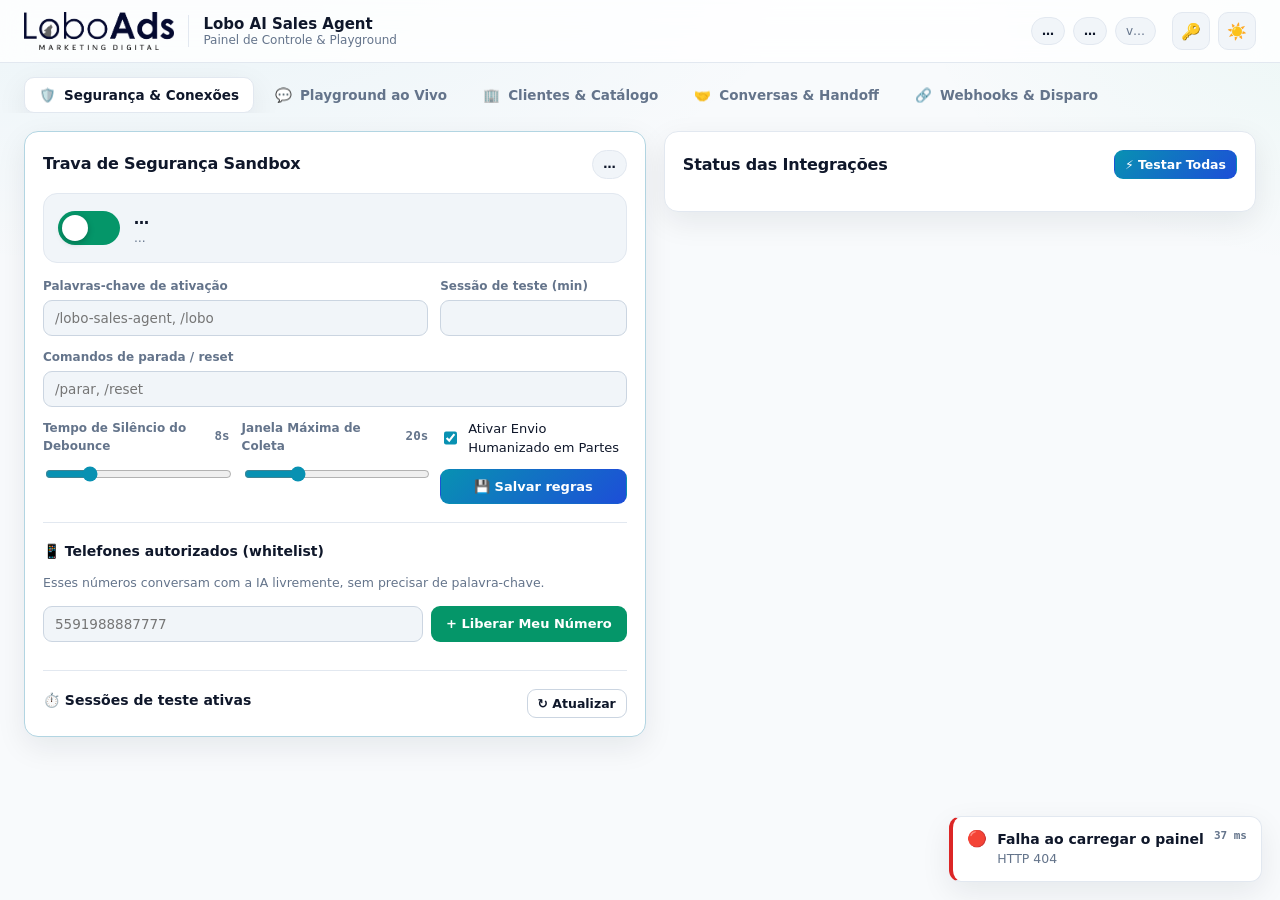
==== static/admin/index.html @ 59c447bc "feat: ETAPA 6 - Humanização máxima, áudio resiliente, blue ticks, chunks e quoted context" ====
<!doctype html>
<html lang="pt-BR" data-theme="dark">
<head>
  <meta charset="utf-8">
  <meta name="viewport" content="width=device-width, initial-scale=1">
  <meta name="robots" content="noindex, nofollow">
  <title>Lobo AI Sales Agent · Painel</title>
  <link rel="icon" href="/static/assets/loboads-logo-dark.png">
  <script>
    // Aplica o tema salvo antes do primeiro paint (evita "flash" de tema errado)
    (function () {
      try {
        var t = localStorage.getItem("lobo_theme");
        if (!t) t = window.matchMedia && window.matchMedia("(prefers-color-scheme: light)").matches ? "light" : "dark";
        document.documentElement.setAttribute("data-theme", t);
      } catch (e) {}
    })();
  </script>
  <link rel="stylesheet" href="/static/admin/app.css?v=0.5.0">
</head>
<body>
  <header class="topbar">
    <div class="brand">
      <img class="logo logo-dark" src="/static/assets/loboads-logo-dark.png" alt="LoboAds Marketing Digital">
      <img class="logo logo-light" src="/static/assets/loboads-logo-light.png" alt="LoboAds Marketing Digital">
      <div class="brand-text">
        <strong>Lobo AI Sales Agent</strong>
        <span class="muted">Painel de Controle &amp; Playground</span>
      </div>
    </div>
    <div class="topbar-status">
      <span id="env-badge" class="badge">…</span>
      <span id="sandbox-badge" class="badge">…</span>
      <span id="version-badge" class="badge badge-ghost">v…</span>
    </div>
    <div class="topbar-actions">
      <button id="btn-auth" class="icon-btn" title="Token de administrador" aria-label="Token de administrador">🔑</button>
      <button id="btn-theme" class="icon-btn theme-toggle" title="Alternar tema claro/escuro" aria-label="Alternar tema">
        <span class="sun">☀️</span><span class="moon">🌙</span>
      </button>
    </div>
  </header>

  <div id="auth-warning" class="banner banner-warning hidden">
    ⚠️ <strong>Painel sem senha.</strong> Qualquer pessoa com o link pode editar preços, abrir o Sandbox e disparar mensagens.
    Defina <code>ADMIN_TOKEN</code> nas variáveis de ambiente do Easypanel (em produção o painel fica bloqueado sem ele).
  </div>

  <nav class="tabs" role="tablist">
    <button class="tab active" data-tab="sandbox" role="tab">🛡️ <span>Segurança &amp; Conexões</span></button>
    <button class="tab" data-tab="playground" role="tab">💬 <span>Playground ao Vivo</span></button>
    <button class="tab" data-tab="tenants" role="tab">🏢 <span>Clientes &amp; Catálogo</span></button>
    <button class="tab" data-tab="conversations" role="tab">🤝 <span>Conversas &amp; Handoff</span></button>
    <button class="tab" data-tab="webhooks" role="tab">🔗 <span>Webhooks &amp; Disparo</span></button>
  </nav>

  <main>
    <!-- ================================================================ ABA 1 -->
    <section id="tab-sandbox" class="pane active">
      <div class="grid grid-sandbox">
        <article class="card card-hero">
          <div class="card-head">
            <h2>Trava de Segurança Sandbox</h2>
            <span id="sandbox-state-chip" class="chip">…</span>
          </div>
          <label class="big-switch" id="sandbox-switch-wrap">
            <input type="checkbox" id="sandbox-enabled">
            <span class="track"><span class="thumb"></span></span>
            <span class="big-switch-label">
              <strong id="sandbox-switch-title">…</strong>
              <small id="sandbox-switch-sub" class="muted">…</small>
            </span>
          </label>
          <div id="sandbox-forced" class="notice notice-info hidden">
            🔒 Ambiente <code id="sandbox-env"></code>: a trava fica <strong>sempre ativa</strong> fora de produção, independente do switch.
          </div>

          <div class="form-grid cols-3">
            <label class="field span-2">
              <span>Palavras-chave de ativação</span>
              <input id="sandbox-triggers" placeholder="/lobo-sales-agent, /lobo">
            </label>
            <label class="field">
              <span>Sessão de teste (min)</span>
              <input id="sandbox-ttl" type="number" min="1" max="1440">
            </label>
            <label class="field span-3">
              <span>Comandos de parada / reset</span>
              <input id="sandbox-stops" placeholder="/parar, /reset">
            </label>
            <label class="field">
              <span class="row-between"><span>Tempo de Silêncio do Debounce</span><strong id="sandbox-silence-val" class="mono">8s</strong></span>
              <input id="sandbox-silence" type="range" min="2" max="30" step="1" value="8">
            </label>
            <label class="field">
              <span class="row-between"><span>Janela Máxima de Coleta</span><strong id="sandbox-max-window-val" class="mono">20s</strong></span>
              <input id="sandbox-max-window" type="range" min="5" max="60" step="1" value="20">
            </label>
            <div class="field field-action">
              <label class="check" style="margin-bottom:6px">
                <input type="checkbox" id="sandbox-split-messages" checked>
                <span>Ativar Envio Humanizado em Partes</span>
              </label>
              <button class="btn btn-primary" id="btn-save-sandbox">💾 Salvar regras</button>
            </div>
          </div>

          <div class="divider"></div>
          <h3>📱 Telefones autorizados (whitelist)</h3>
          <p class="muted small">Esses números conversam com a IA livremente, sem precisar de palavra-chave.</p>
          <form class="inline-form" id="form-phone">
            <input id="sandbox-phone" inputmode="numeric" placeholder="5591988887777" autocomplete="off">
            <button class="btn btn-success" type="submit">+ Liberar Meu Número</button>
          </form>
          <div id="sandbox-phones" class="chips"></div>

          <div class="divider"></div>
          <div class="row-between">
            <h3>⏱️ Sessões de teste ativas</h3>
            <button class="btn btn-ghost btn-sm" id="btn-refresh-sandbox">↻ Atualizar</button>
          </div>
          <div id="sandbox-sessions" class="list"></div>
        </article>

        <article class="card">
          <div class="card-head">
            <h2>Status das Integrações</h2>
            <button class="btn btn-primary btn-sm" id="btn-test-all">⚡ Testar Todas</button>
          </div>
          <div id="integrations" class="integrations"></div>
        </article>
      </div>
    </section>

    <!-- ================================================================ ABA 2 -->
    <section id="tab-playground" class="pane">
      <div class="grid grid-playground">
        <article class="card phone-card">
          <div class="form-grid cols-4 compact">
            <label class="field"><span>Cliente</span><select id="pg-tenant" class="tenant-select"></select></label>
            <label class="field"><span>Motor</span>
              <select id="pg-engine">
                <option value="deterministic">⚡ Determinístico (offline)</option>
                <option value="gemini">✨ Gemini (Live API)</option>
              </select>
            </label>
            <label class="field"><span>Nome do lead</span><input id="pg-name" value="Lead Playground"></label>
            <label class="field"><span>Telefone</span><input id="pg-phone" value="5591900000001" inputmode="numeric"></label>
          </div>
          <div class="scenarios">
            <button class="btn btn-chip" data-scenario="mattress">🛏️ 3 Mensagens (Colchão + Belém)</button>
            <button class="btn btn-chip" data-scenario="booking">📅 Agendamento de Visita</button>
            <button class="btn btn-chip" data-scenario="discount">💸 Desconto Alto (Handoff)</button>
            <button class="btn btn-chip" data-scenario="emergency">🚨 Emergência CVV 188 (Vizzu)</button>
          </div>
          <div class="wa">
            <div class="wa-head">
              <div class="wa-avatar">🐺</div>
              <div><strong id="pg-chat-title">…</strong><small id="pg-chat-sub" class="muted">online</small></div>
              <button class="btn btn-ghost btn-sm wa-reset" id="btn-pg-reset" title="Limpar e resetar conversa">🗑️ Limpar</button>
            </div>
            <div class="wa-body" id="pg-chat"></div>
            <div class="debounce" id="pg-debounce">
              <div class="debounce-bar"><span id="pg-debounce-fill"></span></div>
              <small id="pg-debounce-label">⏳ Buffer de debounce</small>
              <button class="btn btn-sm btn-primary" id="btn-pg-flush">Enviar lote agora</button>
            </div>
            <form class="wa-compose" id="pg-form">
              <input id="pg-input" placeholder="Digite como o lead… (envie várias seguidas!)" autocomplete="off">
              <button class="wa-send" type="submit" aria-label="Enviar">➤</button>
            </form>
            <div class="wa-options">
              <label class="check"><input type="checkbox" id="pg-immediate"> Lote imediato (sem debounce)</label>
              <label class="check">Silêncio <input id="pg-silence" type="number" min="1" max="30" step="0.5" value="4"> s</label>
            </div>
          </div>
        </article>

        <article class="card xray">
          <div class="card-head"><h2>🩻 Raio-X do Turno</h2><span id="xray-status" class="chip">aguardando</span></div>
          <div id="xray" class="xray-body">
            <div class="empty">Envie mensagens no simulador para ver estágio do LangGraph, intenção do JEV, ferramentas executadas (argumentos + JSON) e atributos extraídos.</div>
          </div>
        </article>
      </div>
    </section>

    <!-- ================================================================ ABA 3 -->
    <section id="tab-tenants" class="pane">
      <div class="toolbar">
        <label class="field inline"><span>Cliente</span><select id="tn-select" class="tenant-select"></select></label>
        <button class="btn btn-success" id="btn-tn-new">+ Criar Novo Cliente</button>
        <button class="btn btn-ghost" id="btn-tn-reload">↻ Recarregar</button>
        <span class="spacer"></span>
        <label class="check"><input type="checkbox" id="tn-json-mode"> Editor JSON avançado</label>
      </div>
      <div id="tn-editor"></div>
      <div class="savebar" id="tn-savebar">
        <span id="tn-dirty" class="muted">Sem alterações pendentes</span>
        <span class="spacer"></span>
        <button class="btn btn-ghost" id="btn-tn-discard">Descartar</button>
        <button class="btn btn-primary btn-lg" id="btn-tn-save">💾 Salvar e Aplicar Imediatamente</button>
      </div>
    </section>

    <!-- ================================================================ ABA 4 -->
    <section id="tab-conversations" class="pane">
      <div class="toolbar">
        <label class="field inline"><span>Cliente</span><select id="cv-tenant"><option value="">Todos</option></select></label>
        <button class="btn btn-ghost" id="btn-cv-refresh">↻ Atualizar</button>
        <label class="check"><input type="checkbox" id="cv-auto" checked> Atualizar a cada 10s</label>
        <span class="spacer"></span>
        <span id="cv-counter" class="muted small"></span>
      </div>
      <div id="cv-list" class="conversations"></div>
    </section>

    <!-- ================================================================ ABA 5 -->
    <section id="tab-webhooks" class="pane">
      <div class="grid grid-webhooks">
        <article class="card span-all">
          <div class="card-head"><h2>URLs de Webhook</h2><small class="muted" id="wh-base"></small></div>
          <div class="table-wrap"><table class="table" id="wh-table"></table></div>
        </article>
        <article class="card">
          <h2>📲 Teste rápido no celular</h2>
          <ol class="steps">
            <li>Configure no WAHA/AstraCalls a URL do cliente acima (evento <code>message</code>; opcional <code>message.any</code> para detectar o atendente).</li>
            <li>De qualquer celular, envie <code id="wh-trigger-example">/lobo-sales-agent Olá</code> para o número conectado — isso libera uma sessão de teste de <strong id="wh-ttl">30</strong> min só para aquele contato.</li>
            <li>Ou libere seu número na Aba 🛡️ (whitelist). Para recomeçar do zero, envie <code>/reset</code>.</li>
          </ol>
          <div class="notice notice-info">🔒 Mensagens normais de clientes reais são <strong>ignoradas em silêncio</strong> enquanto o Sandbox estiver ativo.</div>
        </article>
        <article class="card">
          <h2>🚀 Testar envio via Gateway</h2>
          <form id="form-send" class="form-grid cols-2">
            <label class="field"><span>Cliente</span><select id="ts-tenant" class="tenant-select"></select></label>
            <label class="field"><span>Provedor</span>
              <select id="ts-provider"><option value="waha">WAHA</option><option value="astracalls">AstraCalls</option></select>
            </label>
            <label class="field"><span>Sessão</span><input id="ts-session" placeholder="padrão do cliente"></label>
            <label class="field"><span>Telefone de destino</span><input id="ts-phone" inputmode="numeric" placeholder="5591988887777" required></label>
            <label class="field span-2"><span>Mensagem</span><textarea id="ts-text" rows="3" maxlength="1000">✅ Teste de envio do painel Lobo AI Sales Agent.</textarea></label>
            <div class="field span-2 row-between">
              <span id="ts-result" class="muted small"></span>
              <button class="btn btn-primary" type="submit">Enviar mensagem real</button>
            </div>
          </form>
        </article>
      </div>
    </section>
  </main>

  <!-- Modal: item do catálogo -->
  <dialog id="dlg-item" class="modal">
    <form method="dialog" id="form-item" class="modal-body">
      <div class="card-head"><h2 id="dlg-item-title">Produto / Serviço</h2><button class="icon-btn" value="cancel" formnovalidate aria-label="Fechar">✕</button></div>
      <div class="form-grid cols-3">
        <label class="field"><span>Código (item_id)</span><input name="item_id" required maxlength="64"></label>
        <label class="field span-2"><span>Nome</span><input name="name" required></label>
        <label class="field"><span>Categoria</span><input name="category" required placeholder="colchao, servico…"></label>
        <label class="field span-2"><span>Tags (separadas por vírgula)</span><input name="tags"></label>
        <label class="field span-3"><span>Descrição</span><textarea name="description" rows="2"></textarea></label>
        <label class="field span-3"><span>Atributos (um por linha: chave: valor)</span><textarea name="attributes" rows="3" placeholder="tamanho: casal&#10;medidas: 138x188x30 cm"></textarea></label>
        <label class="field"><span>Preço (R$)</span><input name="amount" inputmode="decimal" placeholder="2899,00"></label>
        <label class="field"><span>Máx. parcelas</span><input name="max_installments" type="number" min="1" max="24" value="1"></label>
        <label class="field"><span>% desconto à vista</span><input name="cash_pct" inputmode="decimal" placeholder="5"></label>
        <label class="field"><span>Preço à vista (R$)</span><input name="cash_amount" inputmode="decimal" placeholder="calculado"></label>
        <label class="field span-2"><span>Observação do preço</span><input name="note" placeholder="ex.: instalação não inclusa"></label>
        <label class="check"><input type="checkbox" name="on_request"> Preço sob consulta (IA transfere para humano)</label>
        <label class="check"><input type="checkbox" name="interest_free" checked> Parcelas sem juros</label>
        <label class="check"><input type="checkbox" name="in_stock" checked> Em estoque</label>
        <label class="check"><input type="checkbox" name="active" checked> Ativo no catálogo</label>
        <label class="field span-3"><span>Variantes (JSON avançado, opcional)</span><textarea name="variants" rows="3" class="mono" placeholder="[]"></textarea></label>
      </div>
      <div class="modal-actions">
        <button class="btn btn-ghost" value="cancel" formnovalidate>Cancelar</button>
        <button class="btn btn-primary" value="save" id="btn-item-save">💾 Salvar item e aplicar</button>
      </div>
    </form>
  </dialog>

  <!-- Modal: novo cliente -->
  <dialog id="dlg-new" class="modal modal-sm">
    <form method="dialog" id="form-new" class="modal-body">
      <div class="card-head"><h2>Novo Cliente</h2><button class="icon-btn" value="cancel" formnovalidate aria-label="Fechar">✕</button></div>
      <div class="form-grid cols-2">
        <label class="field span-2"><span>Identificador (tenant_id)</span><input name="tenant_id" required pattern="[a-z0-9][a-z0-9_\-]{1,63}" placeholder="minha-loja"></label>
        <label class="field span-2"><span>Nome de exibição</span><input name="display_name" required></label>
        <label class="field"><span>Segmento</span>
          <select name="segment"><option value="generic">generic</option><option value="mattress">mattress</option><option value="pools">pools</option><option value="psychology">psychology</option></select>
        </label>
        <label class="field"><span>Fuso horário</span><input name="timezone" value="America/Belem"></label>
      </div>
      <div class="modal-actions">
        <button class="btn btn-ghost" value="cancel" formnovalidate>Cancelar</button>
        <button class="btn btn-success" value="save">Criar cliente</button>
      </div>
    </form>
  </dialog>

  <!-- Modal: token -->
  <dialog id="dlg-auth" class="modal modal-sm">
    <form method="dialog" id="form-auth" class="modal-body">
      <div class="card-head"><h2>🔑 Token de administrador</h2><button class="icon-btn" value="cancel" formnovalidate aria-label="Fechar">✕</button></div>
      <p class="muted small">Informe o valor de <code>ADMIN_TOKEN</code>. Ele fica salvo apenas neste navegador.</p>
      <label class="field"><span>Token</span><input name="token" type="password" autocomplete="current-password"></label>
      <div class="modal-actions">
        <button class="btn btn-ghost" value="clear" formnovalidate>Esquecer token</button>
        <button class="btn btn-primary" value="save">Salvar</button>
      </div>
    </form>
  </dialog>

  <div id="toasts" class="toasts" aria-live="polite"></div>
  <script src="/static/admin/app.js?v=0.5.0" defer></script>
</body>
</html>
---- static/admin/app.css ----
/* Lobo AI Sales Agent — Painel (tema claro/escuro, sem dependências externas) */
:root {
  --radius: 14px;
  --radius-sm: 9px;
  --font: ui-sans-serif, system-ui, -apple-system, "Segoe UI", Roboto, "Helvetica Neue", Arial, sans-serif;
  --mono: ui-monospace, "SFMono-Regular", "Cascadia Code", Consolas, monospace;
  --ease: cubic-bezier(.2, .8, .2, 1);
}
[data-theme="dark"] {
  --bg: #0B0F19;
  --bg-grad: radial-gradient(1200px 600px at 10% -10%, rgba(34, 211, 238, .08), transparent 60%),
             radial-gradient(900px 500px at 110% 0%, rgba(16, 185, 129, .07), transparent 55%);
  --surface: #111827;
  --surface-2: #172033;
  --surface-3: #1F2937;
  --border: rgba(148, 163, 184, .14);
  --border-strong: rgba(148, 163, 184, .28);
  --text: #E5E7EB;
  --muted: #94A3B8;
  --accent: #22D3EE;
  --accent-2: #3B82F6;
  --accent-ink: #04222A;
  --success: #10B981;
  --success-bg: rgba(16, 185, 129, .14);
  --danger: #F87171;
  --danger-bg: rgba(239, 68, 68, .14);
  --warning: #FBBF24;
  --warning-bg: rgba(245, 158, 11, .14);
  --info-bg: rgba(59, 130, 246, .12);
  --shadow: 0 10px 30px rgba(0, 0, 0, .35);
  --wa-bg: #0B141A;
  --wa-in: #202C33;
  --wa-out: #005C4B;
  --wa-text: #E9EDEF;
  color-scheme: dark;
}
[data-theme="light"] {
  --bg: #F8FAFC;
  --bg-grad: radial-gradient(1200px 600px at 10% -10%, rgba(8, 145, 178, .07), transparent 60%),
             radial-gradient(900px 500px at 110% 0%, rgba(16, 185, 129, .06), transparent 55%);
  --surface: #FFFFFF;
  --surface-2: #F1F5F9;
  --surface-3: #E2E8F0;
  --border: #E2E8F0;
  --border-strong: #CBD5E1;
  --text: #0F172A;
  --muted: #64748B;
  --accent: #0891B2;
  --accent-2: #1D4ED8;
  --accent-ink: #FFFFFF;
  --success: #059669;
  --success-bg: #ECFDF5;
  --danger: #DC2626;
  --danger-bg: #FEF2F2;
  --warning: #B45309;
  --warning-bg: #FFFBEB;
  --info-bg: #EFF6FF;
  --shadow: 0 10px 30px rgba(15, 23, 42, .08);
  --wa-bg: #EFEAE2;
  --wa-in: #FFFFFF;
  --wa-out: #D9FDD3;
  --wa-text: #111B21;
  color-scheme: light;
}

* { box-sizing: border-box; }
html, body { margin: 0; }
body {
  font: 14px/1.5 var(--font);
  color: var(--text);
  background: var(--bg-grad), var(--bg);
  background-attachment: fixed;
  min-height: 100vh;
  -webkit-font-smoothing: antialiased;
  transition: background-color .25s var(--ease), color .25s var(--ease);
}
h2 { font-size: 16px; margin: 0; letter-spacing: -.01em; }
h3 { font-size: 14px; margin: 0 0 6px; }
code, .mono { font-family: var(--mono); font-size: 12.5px; }
code { background: var(--surface-2); border: 1px solid var(--border); padding: 1px 6px; border-radius: 6px; }
a { color: var(--accent); }
.muted { color: var(--muted); }
.small { font-size: 12.5px; }
.hidden { display: none !important; }
.spacer { flex: 1; }

/* ---------------------------------------------------------------- topbar */
.topbar {
  position: sticky; top: 0; z-index: 20;
  display: flex; align-items: center; gap: 16px;
  padding: 12px 24px;
  background: color-mix(in srgb, var(--surface) 82%, transparent);
  backdrop-filter: blur(14px);
  border-bottom: 1px solid var(--border);
}
.brand { display: flex; align-items: center; gap: 14px; min-width: 0; }
.logo { height: 38px; width: auto; display: block; }
[data-theme="dark"] .logo-light, [data-theme="light"] .logo-dark { display: none; }
.brand-text { display: flex; flex-direction: column; line-height: 1.2; border-left: 1px solid var(--border); padding-left: 14px; }
.brand-text strong { font-size: 15px; }
.brand-text span { font-size: 12px; }
.topbar-status { display: flex; gap: 8px; flex-wrap: wrap; margin-left: auto; }
.topbar-actions { display: flex; gap: 8px; }
.icon-btn {
  width: 38px; height: 38px; display: inline-grid; place-items: center;
  border-radius: 10px; border: 1px solid var(--border); background: var(--surface-2);
  color: var(--text); cursor: pointer; font-size: 16px;
  transition: transform .15s var(--ease), border-color .15s;
}
.icon-btn:hover { border-color: var(--border-strong); transform: translateY(-1px); }
.theme-toggle .sun, .theme-toggle .moon { transition: transform .35s var(--ease), opacity .25s; position: absolute; }
.theme-toggle { position: relative; }
[data-theme="dark"] .theme-toggle .sun { opacity: 0; transform: rotate(-90deg) scale(.5); }
[data-theme="light"] .theme-toggle .moon { opacity: 0; transform: rotate(90deg) scale(.5); }

.badge {
  display: inline-flex; align-items: center; gap: 6px;
  padding: 4px 10px; border-radius: 999px; font-size: 12px; font-weight: 600;
  background: var(--surface-2); border: 1px solid var(--border); white-space: nowrap;
}
.badge-ghost { font-weight: 500; color: var(--muted); }
.badge-ok { background: var(--success-bg); color: var(--success); border-color: transparent; }
.badge-err { background: var(--danger-bg); color: var(--danger); border-color: transparent; }
.badge-warn { background: var(--warning-bg); color: var(--warning); border-color: transparent; }
.badge-info { background: var(--info-bg); color: var(--accent-2); border-color: transparent; }

.banner { margin: 12px 24px 0; padding: 10px 14px; border-radius: var(--radius-sm); font-size: 13px; }
.banner-warning { background: var(--warning-bg); color: var(--warning); border: 1px solid color-mix(in srgb, var(--warning) 30%, transparent); }

/* ---------------------------------------------------------------- tabs */
.tabs {
  display: flex; gap: 6px; padding: 14px 24px 0; overflow-x: auto; scrollbar-width: none;
}
.tab {
  display: inline-flex; align-items: center; gap: 8px; white-space: nowrap;
  padding: 9px 14px; border-radius: 10px; border: 1px solid transparent;
  background: transparent; color: var(--muted); font: 600 13.5px var(--font); cursor: pointer;
  transition: background .15s, color .15s, border-color .15s;
}
.tab:hover { color: var(--text); background: var(--surface-2); }
.tab.active { color: var(--text); background: var(--surface); border-color: var(--border); box-shadow: var(--shadow); }
main { padding: 18px 24px 110px; max-width: 1480px; margin: 0 auto; }
.pane { display: none; animation: fade .25s var(--ease); }
.pane.active { display: block; }
@keyframes fade { from { opacity: 0; transform: translateY(4px); } to { opacity: 1; transform: none; } }

/* ---------------------------------------------------------------- layout */
.grid { display: grid; gap: 18px; }
.grid-sandbox { grid-template-columns: minmax(0, 1.05fr) minmax(0, 1fr); align-items: start; }
.grid-playground { grid-template-columns: minmax(0, 1fr) minmax(0, 1fr); align-items: start; }
.grid-webhooks { grid-template-columns: 1fr 1fr; align-items: start; }
.span-all { grid-column: 1 / -1; }
@media (max-width: 1100px) {
  .grid-sandbox, .grid-playground, .grid-webhooks { grid-template-columns: 1fr; }
  .topbar-status { display: none; }
}
@media (max-width: 640px) {
  .brand-text { display: none; }
  main, .tabs { padding-left: 12px; padding-right: 12px; }
  .tab span { display: none; }
}

.card {
  background: var(--surface); border: 1px solid var(--border); border-radius: var(--radius);
  padding: 18px; box-shadow: var(--shadow);
}
.card + .card { margin-top: 0; }
.card-head { display: flex; align-items: center; justify-content: space-between; gap: 12px; margin-bottom: 14px; }
.card-hero { border-color: color-mix(in srgb, var(--accent) 22%, var(--border)); }
.section { margin-top: 18px; }
.section > .card-head { margin-bottom: 10px; }
.divider { height: 1px; background: var(--border); margin: 18px 0; }
.row-between { display: flex; align-items: center; justify-content: space-between; gap: 10px; }
.toolbar { display: flex; align-items: flex-end; gap: 10px; flex-wrap: wrap; margin-bottom: 16px; }

/* ---------------------------------------------------------------- forms */
.form-grid { display: grid; gap: 12px; margin-top: 14px; }
.form-grid.compact { margin-top: 0; }
.cols-2 { grid-template-columns: repeat(2, minmax(0, 1fr)); }
.cols-3 { grid-template-columns: repeat(3, minmax(0, 1fr)); }
.cols-4 { grid-template-columns: repeat(4, minmax(0, 1fr)); }
.span-2 { grid-column: span 2; }
.span-3 { grid-column: span 3; }
@media (max-width: 760px) { .cols-3, .cols-4 { grid-template-columns: 1fr 1fr; } .span-3 { grid-column: span 2; } }
.field { display: flex; flex-direction: column; gap: 5px; min-width: 0; }
.field > span { font-size: 12px; font-weight: 600; color: var(--muted); }
.field.inline { flex-direction: row; align-items: center; gap: 8px; }
.field-action { justify-content: flex-end; }
input, select, textarea {
  width: 100%; padding: 9px 11px; border-radius: var(--radius-sm);
  border: 1px solid var(--border-strong); background: var(--surface-2); color: var(--text);
  font: 13.5px var(--font); outline: none; transition: border-color .15s, box-shadow .15s;
}
textarea { resize: vertical; }
input:focus, select:focus, textarea:focus { border-color: var(--accent); box-shadow: 0 0 0 3px color-mix(in srgb, var(--accent) 22%, transparent); }
input[type="checkbox"] { width: 16px; height: 16px; accent-color: var(--accent); padding: 0; }
input[type="range"] { padding: 4px 0; border: 0; background: transparent; accent-color: var(--accent); cursor: pointer; box-shadow: none !important; }
.check { display: inline-flex; align-items: center; gap: 8px; font-size: 13px; cursor: pointer; user-select: none; }
.check input[type="number"] { width: 64px; padding: 5px 8px; }
.inline-form { display: flex; gap: 8px; margin: 10px 0; }
.inline-form input { flex: 1; }

/* ---------------------------------------------------------------- buttons */
.btn {
  display: inline-flex; align-items: center; justify-content: center; gap: 6px;
  padding: 9px 14px; border-radius: var(--radius-sm); border: 1px solid var(--border-strong);
  background: var(--surface-2); color: var(--text); font: 600 13px var(--font);
  cursor: pointer; white-space: nowrap; transition: transform .12s var(--ease), filter .15s, background .15s, opacity .15s;
}
.btn:hover { filter: brightness(1.08); transform: translateY(-1px); }
.btn:active { transform: translateY(0); }
.btn:disabled, .btn.loading { opacity: .6; cursor: progress; transform: none; }
.btn-primary { background: linear-gradient(135deg, var(--accent), var(--accent-2)); color: #fff; border-color: transparent; }
.btn-success { background: var(--success); color: #fff; border-color: transparent; }
.btn-danger { background: var(--danger-bg); color: var(--danger); border-color: transparent; }
.btn-ghost { background: transparent; }
.btn-sm { padding: 6px 10px; font-size: 12.5px; }
.btn-lg { padding: 11px 18px; font-size: 14px; }
.btn-chip { border-radius: 999px; padding: 7px 12px; font-size: 12.5px; }
.btn.loading::after { content: ""; width: 12px; height: 12px; border: 2px solid currentColor; border-right-color: transparent; border-radius: 50%; animation: spin .7s linear infinite; }
@keyframes spin { to { transform: rotate(360deg); } }

/* ---------------------------------------------------------------- big switch */
.big-switch {
  display: flex; align-items: center; gap: 14px; padding: 14px; cursor: pointer;
  border-radius: var(--radius); background: var(--surface-2); border: 1px solid var(--border);
}
.big-switch input { position: absolute; opacity: 0; pointer-events: none; }
.big-switch .track {
  position: relative; flex: 0 0 auto; width: 62px; height: 34px; border-radius: 999px;
  background: var(--success); transition: background .25s var(--ease);
}
.big-switch .thumb {
  position: absolute; top: 4px; left: 4px; width: 26px; height: 26px; border-radius: 50%;
  background: #fff; box-shadow: 0 2px 6px rgba(0, 0, 0, .25); transition: transform .25s var(--ease);
}
.big-switch input:checked + .track { background: var(--accent-2); }
.big-switch input:checked + .track .thumb { transform: translateX(28px); }
.big-switch.forced { cursor: not-allowed; opacity: .9; }
.big-switch-label { display: flex; flex-direction: column; }
.big-switch-label strong { font-size: 15px; }

.notice { margin-top: 12px; padding: 10px 12px; border-radius: var(--radius-sm); font-size: 13px; }
.notice-info { background: var(--info-bg); }
.notice-warn { background: var(--warning-bg); color: var(--warning); }

/* ---------------------------------------------------------------- chips & lists */
.chips { display: flex; flex-wrap: wrap; gap: 8px; }
.chip {
  display: inline-flex; align-items: center; gap: 6px; padding: 4px 10px; border-radius: 999px;
  background: var(--surface-2); border: 1px solid var(--border); font-size: 12.5px; font-weight: 600;
}
.chip button { border: 0; background: none; color: var(--muted); cursor: pointer; font-size: 14px; padding: 0 0 0 2px; }
.chip button:hover { color: var(--danger); }
.chip-ok { background: var(--success-bg); color: var(--success); border-color: transparent; }
.chip-warn { background: var(--warning-bg); color: var(--warning); border-color: transparent; }
.chip-err { background: var(--danger-bg); color: var(--danger); border-color: transparent; }
.chip-info { background: var(--info-bg); color: var(--accent-2); border-color: transparent; }
.chip-lock { opacity: .8; }
.list { display: flex; flex-direction: column; gap: 8px; }
.list-item {
  display: flex; align-items: center; gap: 12px; padding: 10px 12px;
  border: 1px solid var(--border); border-radius: var(--radius-sm); background: var(--surface-2);
}
.list-item .grow { flex: 1; min-width: 0; }
.empty { padding: 18px; text-align: center; color: var(--muted); border: 1px dashed var(--border-strong); border-radius: var(--radius-sm); font-size: 13px; }

/* ---------------------------------------------------------------- integrations */
.integrations { display: grid; grid-template-columns: repeat(2, minmax(0, 1fr)); gap: 12px; }
@media (max-width: 560px) { .integrations { grid-template-columns: 1fr; } }
.integration {
  display: flex; flex-direction: column; gap: 8px; padding: 14px;
  border: 1px solid var(--border); border-radius: var(--radius); background: var(--surface-2);
  transition: border-color .2s;
}
.integration.ok { border-color: color-mix(in srgb, var(--success) 45%, transparent); }
.integration.error { border-color: color-mix(in srgb, var(--danger) 45%, transparent); }
.integration-head { display: flex; align-items: center; gap: 10px; }
.integration-icon { width: 34px; height: 34px; border-radius: 10px; display: grid; place-items: center; background: var(--surface); border: 1px solid var(--border); font-size: 17px; }
.integration-title { flex: 1; min-width: 0; }
.integration-title strong { display: block; }
.integration-title small { color: var(--muted); display: block; overflow: hidden; text-overflow: ellipsis; white-space: nowrap; }
.integration-detail { font-size: 12.5px; color: var(--muted); min-height: 36px; word-break: break-word; }

/* ---------------------------------------------------------------- whatsapp */
.scenarios { display: flex; flex-wrap: wrap; gap: 8px; margin: 14px 0; }
.wa { border-radius: var(--radius); overflow: hidden; border: 1px solid var(--border); background: var(--wa-bg); }
.wa-head { display: flex; align-items: center; gap: 10px; padding: 10px 12px; background: var(--surface-2); border-bottom: 1px solid var(--border); }
.wa-head > div:nth-child(2) { display: flex; flex-direction: column; line-height: 1.2; flex: 1; }
.wa-avatar { width: 36px; height: 36px; border-radius: 50%; display: grid; place-items: center; background: linear-gradient(135deg, var(--accent), var(--success)); font-size: 18px; }
.wa-body {
  height: 440px; overflow-y: auto; padding: 16px 14px; display: flex; flex-direction: column; gap: 6px;
  background-image: radial-gradient(color-mix(in srgb, var(--wa-text) 6%, transparent) 1px, transparent 1px);
  background-size: 18px 18px;
}
.bubble {
  max-width: 82%; padding: 7px 10px 18px; border-radius: 10px; position: relative;
  color: var(--wa-text); font-size: 13.5px; line-height: 1.45; word-wrap: break-word;
  box-shadow: 0 1px 1px rgba(0, 0, 0, .12); animation: pop .18s var(--ease);
}
@keyframes pop { from { transform: scale(.96); opacity: 0; } to { transform: none; opacity: 1; } }
.bubble.out { align-self: flex-end; background: var(--wa-out); border-top-right-radius: 3px; }
.bubble.in { align-self: flex-start; background: var(--wa-in); border-top-left-radius: 3px; }
.bubble .meta { position: absolute; right: 8px; bottom: 3px; font-size: 10.5px; opacity: .65; }
.bubble.pending { opacity: .75; }
.bubble.system { align-self: center; background: color-mix(in srgb, var(--surface) 85%, transparent); color: var(--muted); font-size: 12px; padding: 5px 10px; box-shadow: none; }
.bubble.handoff { border-left: 3px solid var(--warning); }
.typing { align-self: flex-start; background: var(--wa-in); padding: 10px 14px; border-radius: 10px; display: inline-flex; gap: 4px; }
.typing span { width: 7px; height: 7px; border-radius: 50%; background: var(--muted); animation: blink 1.2s infinite; }
.typing span:nth-child(2) { animation-delay: .2s; }
.typing span:nth-child(3) { animation-delay: .4s; }
@keyframes blink { 0%, 80%, 100% { opacity: .25; } 40% { opacity: 1; } }
.debounce { display: none; align-items: center; gap: 10px; padding: 8px 12px; background: var(--surface-2); border-top: 1px solid var(--border); }
.debounce.show { display: flex; }
.debounce-bar { flex: 1; height: 6px; border-radius: 999px; background: var(--surface-3); overflow: hidden; }
.debounce-bar span { display: block; height: 100%; width: 100%; background: linear-gradient(90deg, var(--accent), var(--success)); transition: width .1s linear; }
.wa-compose { display: flex; gap: 8px; padding: 10px; background: var(--surface-2); border-top: 1px solid var(--border); }
.wa-compose input { border-radius: 999px; padding: 10px 14px; }
.wa-send { width: 42px; height: 42px; flex: 0 0 auto; border-radius: 50%; border: 0; background: var(--success); color: #fff; font-size: 16px; cursor: pointer; }
.wa-options { display: flex; justify-content: space-between; gap: 10px; flex-wrap: wrap; padding: 8px 12px; background: var(--surface-2); border-top: 1px solid var(--border); }

/* ---------------------------------------------------------------- x-ray */
.xray { position: sticky; top: 84px; }
.xray-body { display: flex; flex-direction: column; gap: 14px; max-height: calc(100vh - 170px); overflow-y: auto; }
.kv { display: grid; grid-template-columns: repeat(3, minmax(0, 1fr)); gap: 10px; }
.kv > div { padding: 10px 12px; border-radius: var(--radius-sm); background: var(--surface-2); border: 1px solid var(--border); min-width: 0; }
.kv small { display: block; color: var(--muted); font-size: 11px; text-transform: uppercase; letter-spacing: .04em; font-weight: 700; }
.kv strong { display: block; overflow: hidden; text-overflow: ellipsis; white-space: nowrap; }
details.tool { border: 1px solid var(--border); border-radius: var(--radius-sm); background: var(--surface-2); }
details.tool summary { cursor: pointer; padding: 10px 12px; display: flex; align-items: center; gap: 8px; font-weight: 600; list-style: none; }
details.tool summary::-webkit-details-marker { display: none; }
details.tool summary::before { content: "▸"; color: var(--muted); transition: transform .15s; }
details.tool[open] summary::before { transform: rotate(90deg); }
details.tool .tool-body { padding: 0 12px 12px; display: grid; gap: 8px; }
pre.json {
  margin: 0; padding: 10px; border-radius: 8px; background: var(--bg); border: 1px solid var(--border);
  font: 12px/1.5 var(--mono); max-height: 260px; overflow: auto; white-space: pre-wrap; word-break: break-word;
}
.json .k { color: var(--accent); } .json .s { color: var(--success); } .json .n { color: var(--warning); } .json .b { color: var(--accent-2); }

/* ---------------------------------------------------------------- tables */
.table-wrap { overflow-x: auto; }
.table { width: 100%; border-collapse: collapse; font-size: 13px; }
.table th { text-align: left; font-size: 11.5px; text-transform: uppercase; letter-spacing: .04em; color: var(--muted); font-weight: 700; padding: 8px 10px; border-bottom: 1px solid var(--border); }
.table td { padding: 8px 10px; border-bottom: 1px solid var(--border); vertical-align: middle; }
.table tr:last-child td { border-bottom: 0; }
.table input, .table select { padding: 6px 8px; font-size: 13px; }
.table .num { text-align: right; white-space: nowrap; }
.table .actions { white-space: nowrap; text-align: right; }
.url { font-family: var(--mono); font-size: 12px; word-break: break-all; }

/* ---------------------------------------------------------------- tenants */
.savebar {
  position: fixed; left: 50%; bottom: 18px; transform: translate(-50%, 140%); z-index: 30;
  display: flex; align-items: center; gap: 10px; width: min(860px, calc(100% - 24px));
  padding: 10px 12px 10px 16px; border-radius: 14px; background: var(--surface);
  border: 1px solid var(--border-strong); box-shadow: var(--shadow); transition: transform .3s var(--ease);
}
.savebar.show { transform: translate(-50%, 0); }
.savebar.dirty { border-color: var(--warning); }
.savebar.dirty #tn-dirty { color: var(--warning); font-weight: 600; }
.price { font-weight: 700; white-space: nowrap; }
.tag-demo { background: var(--warning-bg); color: var(--warning); }

/* ---------------------------------------------------------------- conversations */
.conversations { display: grid; grid-template-columns: repeat(auto-fill, minmax(340px, 1fr)); gap: 14px; }
.conv { display: flex; flex-direction: column; gap: 10px; }
.conv.paused { border-color: color-mix(in srgb, var(--warning) 55%, transparent); }
.conv-head { display: flex; align-items: center; gap: 10px; }
.conv-avatar { width: 38px; height: 38px; border-radius: 50%; display: grid; place-items: center; font-weight: 700; background: var(--surface-2); border: 1px solid var(--border); }
.conv-last { font-size: 12.5px; color: var(--muted); background: var(--surface-2); border-radius: 8px; padding: 8px 10px; }
.conv-actions { display: flex; gap: 8px; flex-wrap: wrap; }
.steps { padding-left: 18px; margin: 10px 0; display: grid; gap: 8px; }

/* ---------------------------------------------------------------- modal */
.modal { border: 1px solid var(--border-strong); border-radius: 16px; padding: 0; background: var(--surface); color: var(--text); width: min(860px, calc(100% - 24px)); box-shadow: var(--shadow); }
.modal-sm { width: min(480px, calc(100% - 24px)); }
.modal::backdrop { background: rgba(2, 6, 23, .55); backdrop-filter: blur(3px); }
.modal-body { padding: 18px; }
.modal-actions { display: flex; justify-content: flex-end; gap: 8px; margin-top: 18px; }

/* ---------------------------------------------------------------- toasts */
.toasts { position: fixed; right: 18px; bottom: 18px; z-index: 50; display: flex; flex-direction: column; gap: 10px; max-width: min(420px, calc(100% - 36px)); }
.toast {
  display: flex; gap: 10px; align-items: flex-start; padding: 12px 14px; border-radius: 12px;
  background: var(--surface); border: 1px solid var(--border); box-shadow: var(--shadow);
  border-left: 4px solid var(--muted); animation: slide .25s var(--ease);
}
.toast.ok { border-left-color: var(--success); }
.toast.err { border-left-color: var(--danger); }
.toast .t-icon { font-size: 16px; line-height: 1.2; }
.toast .t-body { flex: 1; min-width: 0; }
.toast .t-title { font-weight: 700; }
.toast .t-msg { font-size: 12.5px; color: var(--muted); word-break: break-word; }
.toast .t-ms { font: 600 11px var(--mono); color: var(--muted); white-space: nowrap; }
.toast.leaving { opacity: 0; transform: translateX(16px); transition: all .25s var(--ease); }
@keyframes slide { from { opacity: 0; transform: translateX(16px); } to { opacity: 1; transform: none; } }
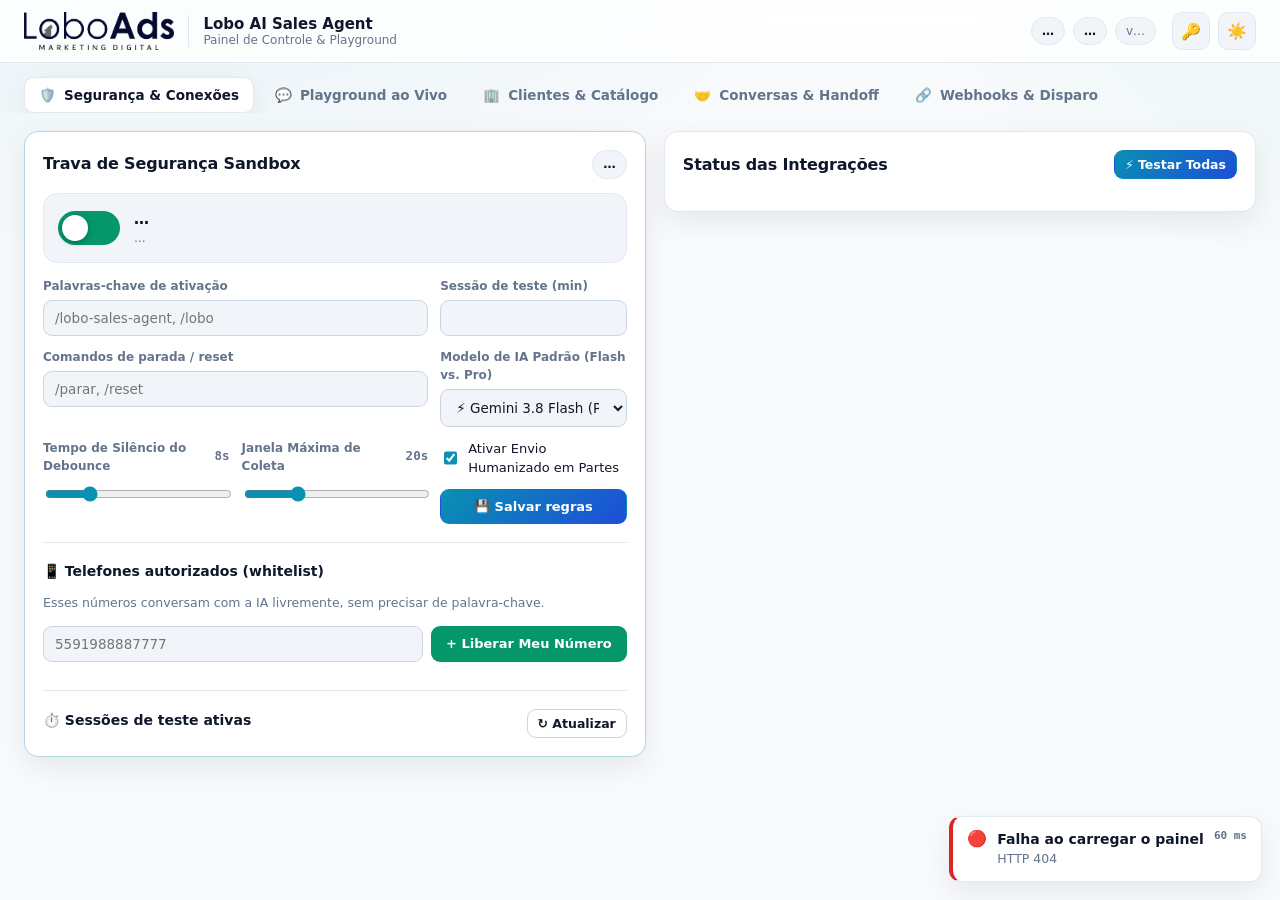
==== commit 5b9465f2: "feat: SDR Closer Master - 100% human persona, lead memory, sales funnel, featured catalog fallback, " ====
--- a/static/admin/index.html
+++ b/static/admin/index.html
@@ -84,9 +84,20 @@
               <span>Sessão de teste (min)</span>
               <input id="sandbox-ttl" type="number" min="1" max="1440">
             </label>
-            <label class="field span-3">
+            <label class="field span-2">
               <span>Comandos de parada / reset</span>
               <input id="sandbox-stops" placeholder="/parar, /reset">
+            </label>
+            <label class="field">
+              <span>Modelo de IA Padrão (Flash vs. Pro)</span>
+              <select id="sandbox-llm-model">
+                <option value="gemini-3.8-flash">⚡ Gemini 3.8 Flash (Padrão: ultra-rápido)</option>
+                <option value="gemini-2.5-pro">🧠 Gemini 2.5 Pro (Raciocínio profundo)</option>
+                <option value="gemini-3-pro">🧠 Gemini 3 Pro (Negociação avançada)</option>
+                <option value="gemini-4-argon">🚀 Gemini 4 Argon (Máxima conversão)</option>
+                <option value="gpt-4o">🤖 GPT-4o (Fallback OpenAI Pro)</option>
+                <option value="gpt-4o-mini">⚡ GPT-4o Mini (Fallback OpenAI Rápido)</option>
+              </select>
             </label>
             <label class="field">
               <span class="row-between"><span>Tempo de Silêncio do Debounce</span><strong id="sandbox-silence-val" class="mono">8s</strong></span>
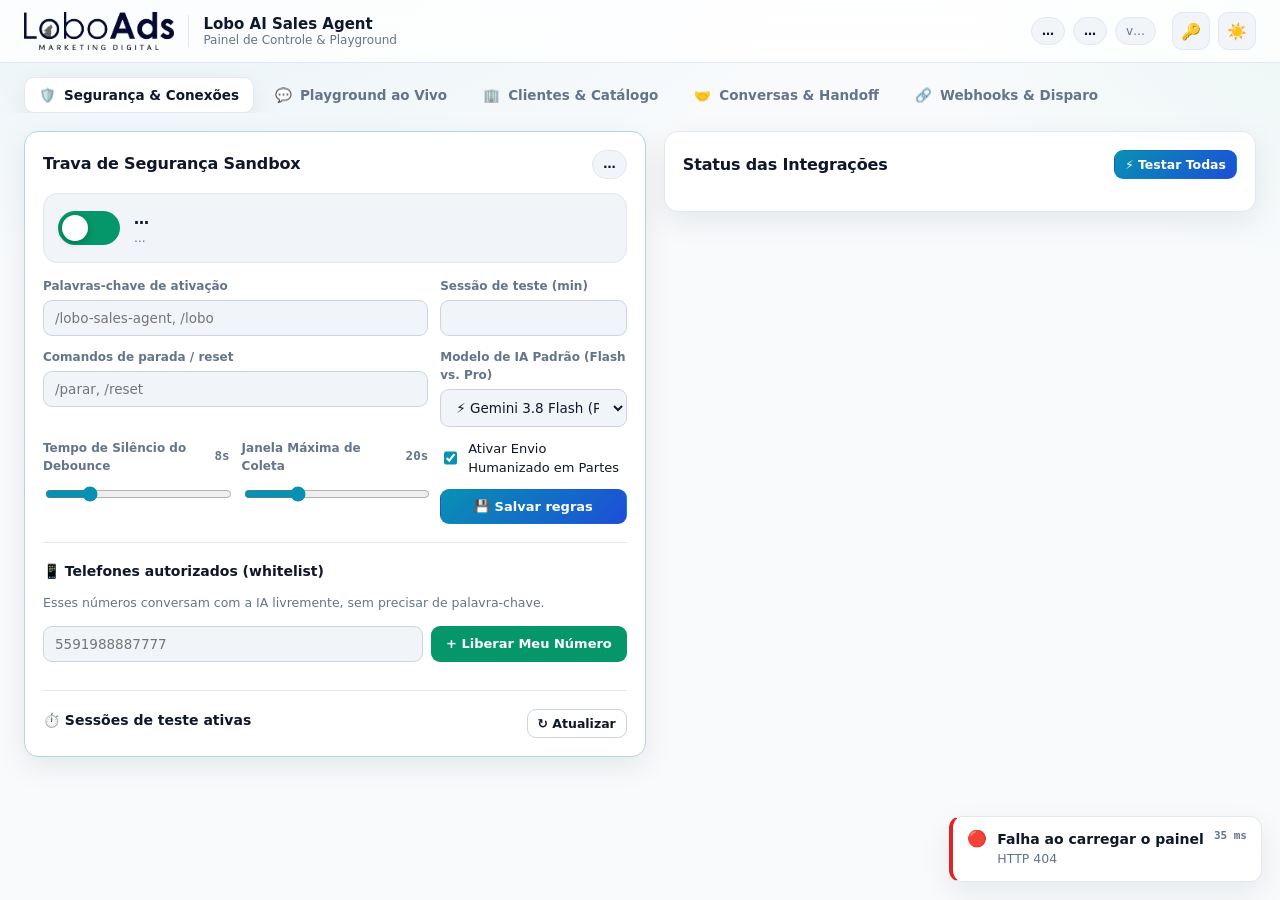
==== commit 50aa940c: "feat: humanizer-pt-br writing rules, custom niches, 3 plans, automatic followup, and security harden" ====
--- a/static/admin/index.html
+++ b/static/admin/index.html
@@ -298,9 +298,30 @@
       <div class="form-grid cols-2">
         <label class="field span-2"><span>Identificador (tenant_id)</span><input name="tenant_id" required pattern="[a-z0-9][a-z0-9_\-]{1,63}" placeholder="minha-loja"></label>
         <label class="field span-2"><span>Nome de exibição</span><input name="display_name" required></label>
-        <label class="field"><span>Segmento</span>
-          <select name="segment"><option value="generic">generic</option><option value="mattress">mattress</option><option value="pools">pools</option><option value="psychology">psychology</option></select>
+        <label class="field"><span>Segmento / Categoria</span>
+          <select name="segment">
+            <option value="generic">Genérico / B2B / Serviços</option>
+            <option value="mattress">Loja de Colchões &amp; Estofados</option>
+            <option value="pools">Piscinas &amp; Lazer</option>
+            <option value="psychology">Clínica de Psicologia</option>
+            <option value="dental">Odontologia &amp; Harmonização</option>
+            <option value="aesthetics">Estética / Dermatologia / Spa</option>
+            <option value="clinic">Clínica Médica / Fisioterapia</option>
+            <option value="real_estate">Imobiliária / Construtora</option>
+            <option value="automotive">Concessionária / Automotivo</option>
+            <option value="education">Educação / Cursos</option>
+            <option value="law">Advocacia / Jurídico</option>
+            <option value="retail">Varejo Geral / Móveis / Ótica</option>
+          </select>
         </label>
+        <label class="field"><span>Plano Comercial</span>
+          <select name="plan_tier">
+            <option value="starter">Starter (SDR Essencial)</option>
+            <option value="pro" selected>Growth / Pro (SDR + Closer + Agenda)</option>
+            <option value="enterprise">Scale / Enterprise (Full + Follow-up)</option>
+          </select>
+        </label>
+        <label class="field"><span>Nicho / Especialidade (opcional)</span><input name="niche_name" placeholder="ex.: Energia Solar, Móveis Planejados"></label>
         <label class="field"><span>Fuso horário</span><input name="timezone" value="America/Belem"></label>
       </div>
       <div class="modal-actions">
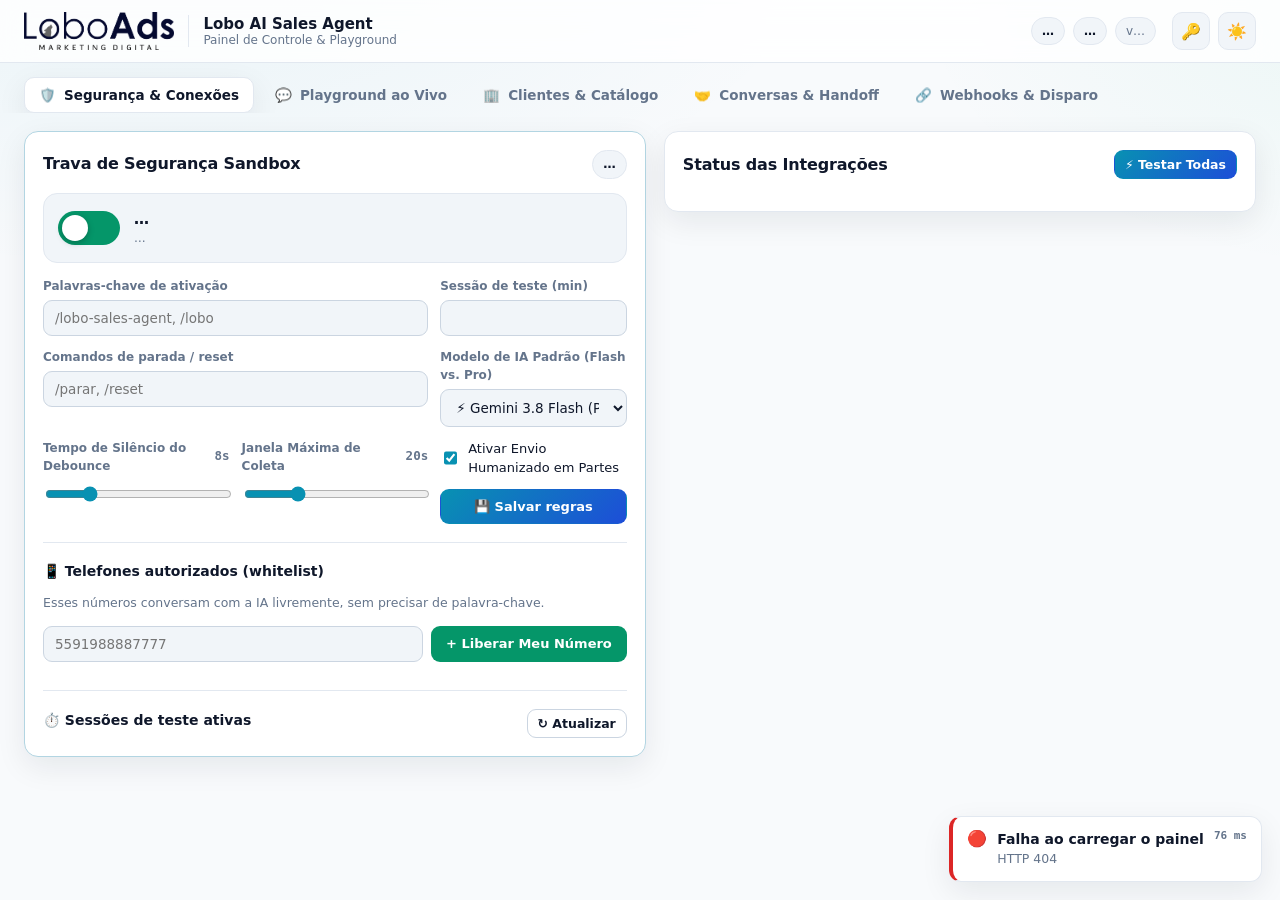
==== commit b9ff7d27: "feat: progressive multi-step followup cadence, active plan specs/limits, and external API webhook co" ====
--- a/static/admin/index.html
+++ b/static/admin/index.html
@@ -316,9 +316,9 @@
         </label>
         <label class="field"><span>Plano Comercial</span>
           <select name="plan_tier">
-            <option value="starter">Starter (SDR Essencial)</option>
-            <option value="pro" selected>Growth / Pro (SDR + Closer + Agenda)</option>
-            <option value="enterprise">Scale / Enterprise (Full + Follow-up)</option>
+            <option value="starter">Plano Essencial (R$ 790/mês · até 800 conv.)</option>
+            <option value="pro" selected>Plano Pro Vendas (R$ 1.690/mês · até 2.500 conv.)</option>
+            <option value="enterprise">Escala Enterprise (R$ 2.990/mês · até 6.000 conv.)</option>
           </select>
         </label>
         <label class="field"><span>Nicho / Especialidade (opcional)</span><input name="niche_name" placeholder="ex.: Energia Solar, Móveis Planejados"></label>
@@ -345,7 +345,7 @@
   </dialog>
 
   <div id="toasts" class="toasts" aria-live="polite"></div>
-  <script src="/static/admin/app.js?v=0.5.0" defer></script>
+  <script src="/static/admin/app.js?v=0.6.0" defer></script>
 </body>
 </html>
 
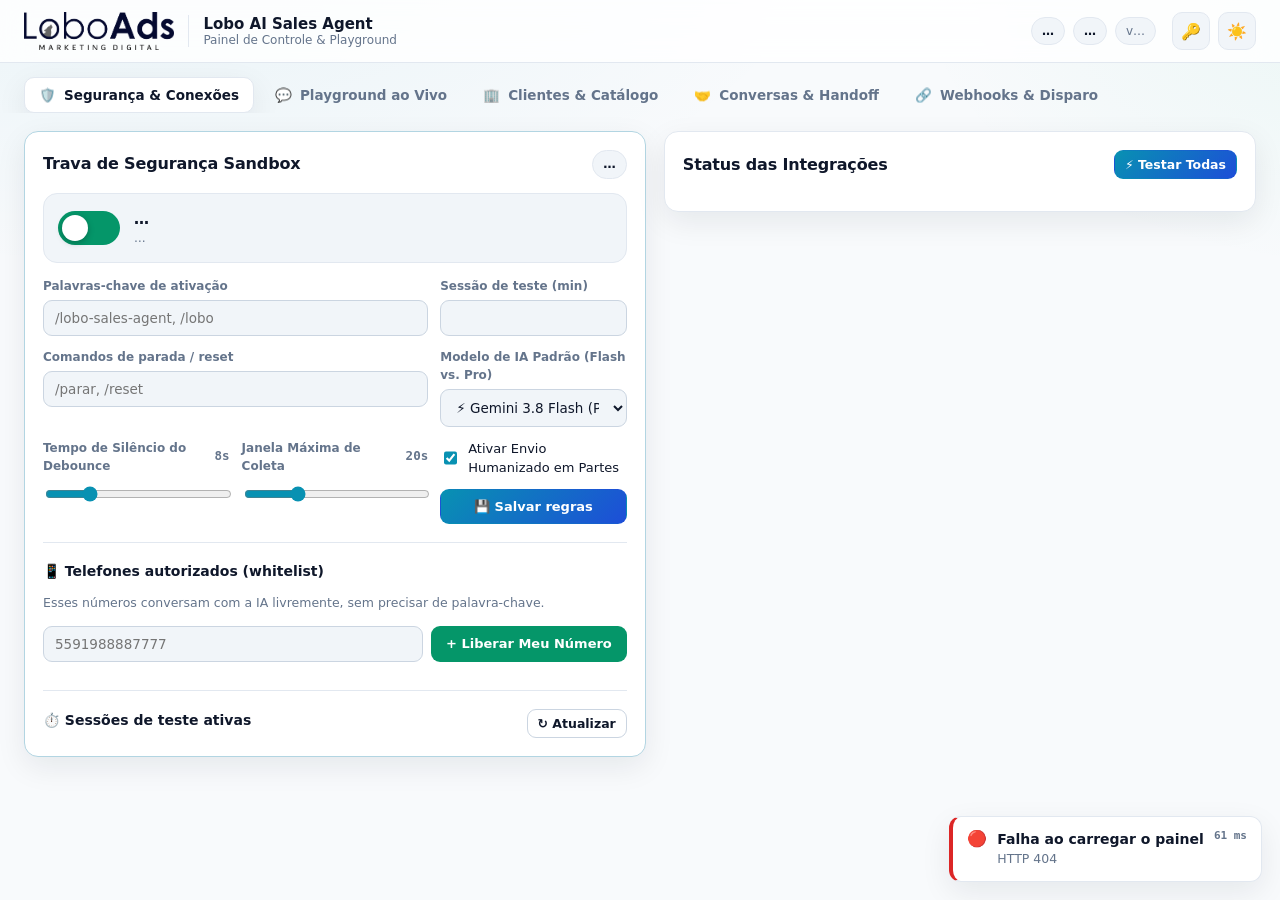
==== commit e0de329d: "feat: generic geolocation (gazetteer/CEP/OSM) without handoff, niche-agnostic prompt kernel, per-ten" ====
--- a/static/admin/index.html
+++ b/static/admin/index.html
@@ -1,4 +1,4 @@
-<!doctype html>
+﻿<!doctype html>
 <html lang="pt-BR" data-theme="dark">
 <head>
   <meta charset="utf-8">
@@ -16,7 +16,7 @@
       } catch (e) {}
     })();
   </script>
-  <link rel="stylesheet" href="/static/admin/app.css?v=0.5.0">
+  <link rel="stylesheet" href="/static/admin/app.css?v=0.7.0">
 </head>
 <body>
   <header class="topbar">
@@ -331,6 +331,77 @@
     </form>
   </dialog>
 
+  <!-- Modal: editor do System Prompt (camadas) -->
+  <dialog id="dlg-prompt" class="modal modal-xl">
+    <div class="modal-body">
+      <div class="card-head">
+        <h2>🧠 System Prompt do Agente <small class="muted" id="pr-tenant-label"></small></h2>
+        <button class="icon-btn" id="pr-close" aria-label="Fechar">✕</button>
+      </div>
+      <div class="layer-legend">
+        <span class="chip chip-lock">🔒 Camada 1 · Kernel global (somente leitura, igual para todos os clientes)</span>
+        <span class="chip chip-info">✏️ Camada 2 · Playbook do segmento</span>
+        <span class="chip chip-ok">✏️ Camada 3 · DNA exclusivo da empresa</span>
+      </div>
+      <div class="subtabs" role="tablist">
+        <button class="subtab active" data-prtab="l2">Camada 2 · Playbook</button>
+        <button class="subtab" data-prtab="l3">Camada 3 · Instruções da empresa</button>
+        <button class="subtab" data-prtab="l1">🔒 Camada 1 · Kernel</button>
+        <button class="subtab" data-prtab="compiled">👁 Prompt compilado</button>
+        <button class="subtab" data-prtab="history">🕘 Versões</button>
+      </div>
+
+      <section class="prpane active" data-prpane="l2">
+        <label class="check"><input type="checkbox" id="pr-l2-custom"> Usar playbook personalizado para este cliente (substitui o padrão do segmento só aqui)</label>
+        <p class="muted small" id="pr-l2-hint"></p>
+        <textarea id="pr-l2" class="mono prompt-area" rows="16" spellcheck="false"></textarea>
+        <div class="row-between small"><span class="muted">Use <code>{display_name}</code> para o nome do cliente. Tags estruturais do Kernel são removidas automaticamente.</span><span id="pr-l2-count" class="mono muted"></span></div>
+        <div class="toolbar"><button class="btn btn-sm" id="pr-l2-copy">⤵ Copiar o padrão do segmento para editar</button></div>
+      </section>
+
+      <section class="prpane" data-prpane="l3">
+        <p class="muted small">Regras e particularidades desta empresa: endereço/referências, região atendida, tom regional, diferenciais, perguntas obrigatórias. Não coloque preços, prazos ou fretes aqui: eles vêm sempre do catálogo e das ferramentas.</p>
+        <textarea id="pr-l3" class="mono prompt-area" rows="16" spellcheck="false" placeholder="- Loja física na Av. ..., bairro ...&#10;- Atendemos a cidade X e região&#10;- Sempre pergunte se ..."></textarea>
+        <div class="row-between small"><span class="muted">Em conflito com o Kernel, o Kernel prevalece.</span><span id="pr-l3-count" class="mono muted"></span></div>
+      </section>
+
+      <section class="prpane" data-prpane="l1">
+        <div class="notice notice-info">O Kernel garante identidade humana, uso correto das ferramentas e anti-alucinação para TODOS os clientes. Ele é mantido no código e não pode ser editado pelo painel.</div>
+        <pre id="pr-l1" class="prompt-pre"></pre>
+      </section>
+
+      <section class="prpane" data-prpane="compiled">
+        <div class="row-between"><span class="muted small">Prévia com um lead fictício, no estágio de descoberta. <span id="pr-compiled-meta" class="mono"></span></span><button class="btn btn-sm" id="pr-preview">↻ Atualizar com o rascunho</button></div>
+        <pre id="pr-compiled" class="prompt-pre"></pre>
+      </section>
+
+      <section class="prpane" data-prpane="history">
+        <p class="muted small">A cada gravação, a versão anterior das Camadas 2 e 3 é guardada (últimas 30). Carregar uma versão só preenche o editor; nada é gravado até você salvar.</p>
+        <div id="pr-history" class="list"></div>
+      </section>
+
+      <div class="modal-actions">
+        <span id="pr-dirty" class="muted small spacer"></span>
+        <button class="btn btn-ghost" id="pr-cancel">Fechar</button>
+        <button class="btn btn-primary" id="pr-save">💾 Salvar alterações…</button>
+      </div>
+    </div>
+  </dialog>
+
+  <!-- Modal: confirmação de alteração do prompt -->
+  <dialog id="dlg-prompt-confirm" class="modal modal-sm">
+    <form method="dialog" id="form-prompt-confirm" class="modal-body">
+      <div class="card-head"><h2>⚠️ Confirmar alteração do prompt</h2><button class="icon-btn" value="cancel" formnovalidate aria-label="Fechar">✕</button></div>
+      <p class="small">A mudança vale <strong>imediatamente</strong> para todas as conversas reais deste cliente. A versão atual fica salva no histórico.</p>
+      <ul id="prc-summary" class="small prc-summary"></ul>
+      <label class="field"><span>Digite <code id="prc-expected"></code> para confirmar</span><input name="confirm" id="prc-input" autocomplete="off" spellcheck="false"></label>
+      <div class="modal-actions">
+        <button class="btn btn-ghost" value="cancel" formnovalidate>Cancelar</button>
+        <button class="btn btn-danger" value="confirm" id="prc-ok" disabled>Aplicar no agente</button>
+      </div>
+    </form>
+  </dialog>
+
   <!-- Modal: token -->
   <dialog id="dlg-auth" class="modal modal-sm">
     <form method="dialog" id="form-auth" class="modal-body">
@@ -345,7 +416,7 @@
   </dialog>
 
   <div id="toasts" class="toasts" aria-live="polite"></div>
-  <script src="/static/admin/app.js?v=0.6.0" defer></script>
+  <script src="/static/admin/app.js?v=0.7.0" defer></script>
 </body>
 </html>
 
--- a/static/admin/app.css
+++ b/static/admin/app.css
@@ -396,3 +396,22 @@
 .toast.leaving { opacity: 0; transform: translateX(16px); transition: all .25s var(--ease); }
 @keyframes slide { from { opacity: 0; transform: translateX(16px); } to { opacity: 1; transform: none; } }
 
+
+/* ---------------------------------------------------------------- editor de System Prompt (camadas) */
+.modal-xl { width: min(1100px, calc(100% - 24px)); }
+.layer-legend { display: flex; flex-wrap: wrap; gap: 8px; margin: 4px 0 12px; }
+.subtabs { display: flex; gap: 6px; flex-wrap: wrap; border-bottom: 1px solid var(--border); padding-bottom: 8px; margin-bottom: 12px; }
+.subtab { padding: 7px 12px; border-radius: 9px; border: 1px solid transparent; background: transparent; color: var(--muted); font: 600 13px var(--font); cursor: pointer; }
+.subtab:hover { color: var(--text); background: var(--surface-2); }
+.subtab.active { color: var(--text); background: var(--surface-2); border-color: var(--border-strong); }
+.prpane { display: none; }
+.prpane.active { display: block; animation: fade .2s var(--ease); }
+.prompt-area { width: 100%; min-height: 320px; font-size: 12.5px; line-height: 1.5; resize: vertical; }
+.prompt-area[readonly] { opacity: .75; }
+.prompt-pre { white-space: pre-wrap; word-break: break-word; max-height: 460px; overflow: auto; font: 12px/1.5 var(--mono); background: var(--surface-2); border: 1px solid var(--border); border-radius: var(--radius-sm); padding: 12px; margin-top: 10px; }
+.prompt-card-layers { display: grid; grid-template-columns: repeat(3, minmax(0, 1fr)); gap: 10px; margin-top: 4px; }
+.prompt-card-layers .layer { border: 1px solid var(--border); border-radius: var(--radius-sm); padding: 10px 12px; background: var(--surface-2); }
+.prompt-card-layers .layer strong { display: block; font-size: 13px; }
+.prompt-card-layers .layer span { font-size: 12px; color: var(--muted); }
+.prc-summary { margin: 10px 0; padding-left: 18px; line-height: 1.6; }
+@media (max-width: 760px) { .prompt-card-layers { grid-template-columns: 1fr; } }
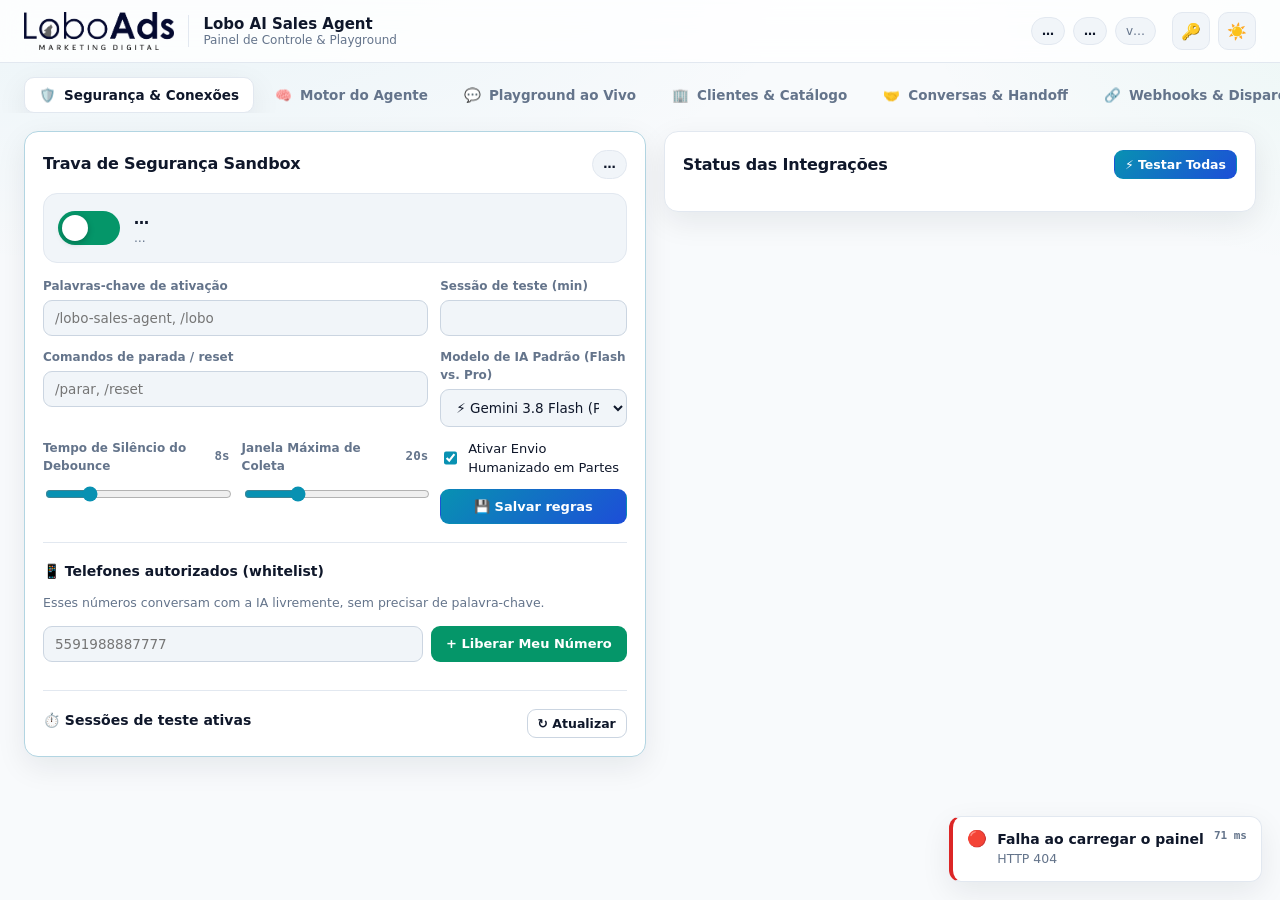
==== commit 95dbdd7a: "fix(followup): background scheduler with redis lock, lead-channel delivery, cadence reset on reply, " ====
--- a/static/admin/index.html
+++ b/static/admin/index.html
@@ -1,4 +1,4 @@
-﻿<!doctype html>
+<!doctype html>
 <html lang="pt-BR" data-theme="dark">
 <head>
   <meta charset="utf-8">
@@ -48,6 +48,7 @@
 
   <nav class="tabs" role="tablist">
     <button class="tab active" data-tab="sandbox" role="tab">🛡️ <span>Segurança &amp; Conexões</span></button>
+    <button class="tab" data-tab="engine" role="tab">🧠 <span>Motor do Agente</span></button>
     <button class="tab" data-tab="playground" role="tab">💬 <span>Playground ao Vivo</span></button>
     <button class="tab" data-tab="tenants" role="tab">🏢 <span>Clientes &amp; Catálogo</span></button>
     <button class="tab" data-tab="conversations" role="tab">🤝 <span>Conversas &amp; Handoff</span></button>
@@ -55,6 +56,30 @@
   </nav>
 
   <main>
+    <!-- ================================================================ MOTOR GLOBAL DO AGENTE -->
+    <section id="tab-engine" class="pane">
+      <div class="grid grid-engine">
+        <article class="card">
+          <div class="card-head">
+            <h2>🔒 Kernel global do agente (Camada 1)</h2>
+            <span class="chip chip-lock" id="kn-meta">somente leitura</span>
+          </div>
+          <p class="muted small">Regras que valem para <strong>todos os clientes</strong>: identidade humana, uso correto das ferramentas e anti-alucinação. Ficam no código (versionadas) e não dependem de nenhum cliente. O playbook do segmento (Camada 2) e as instruções da empresa (Camada 3) são editados dentro de cada cliente.</p>
+          <div class="chips" id="kn-blocks"></div>
+          <pre id="kn-text" class="prompt-pre prompt-pre-tall">Carregando…</pre>
+        </article>
+        <article class="card">
+          <div class="card-head">
+            <h2>⏰ Régua de follow-up automática</h2>
+            <span class="chip" id="fu-sched-chip">…</span>
+          </div>
+          <div id="fu-sched-body" class="small"></div>
+          <div class="divider"></div>
+          <div class="row-between"><h3>Próximos toques</h3><button class="btn btn-sm" id="fu-sched-refresh">↻ Atualizar</button></div>
+          <div id="fu-queue" class="list"></div>
+        </article>
+      </div>
+    </section>
     <!-- ================================================================ ABA 1 -->
     <section id="tab-sandbox" class="pane active">
       <div class="grid grid-sandbox">
@@ -339,15 +364,14 @@
         <button class="icon-btn" id="pr-close" aria-label="Fechar">✕</button>
       </div>
       <div class="layer-legend">
-        <span class="chip chip-lock">🔒 Camada 1 · Kernel global (somente leitura, igual para todos os clientes)</span>
         <span class="chip chip-info">✏️ Camada 2 · Playbook do segmento</span>
         <span class="chip chip-ok">✏️ Camada 3 · DNA exclusivo da empresa</span>
+        <span class="chip chip-lock">As regras globais (Kernel) ficam na aba “Motor do Agente”</span>
       </div>
       <div class="subtabs" role="tablist">
         <button class="subtab active" data-prtab="l2">Camada 2 · Playbook</button>
         <button class="subtab" data-prtab="l3">Camada 3 · Instruções da empresa</button>
-        <button class="subtab" data-prtab="l1">🔒 Camada 1 · Kernel</button>
-        <button class="subtab" data-prtab="compiled">👁 Prompt compilado</button>
+        <button class="subtab" data-prtab="compiled">👁 Prompt final compilado</button>
         <button class="subtab" data-prtab="history">🕘 Versões</button>
       </div>
 
@@ -365,13 +389,8 @@
         <div class="row-between small"><span class="muted">Em conflito com o Kernel, o Kernel prevalece.</span><span id="pr-l3-count" class="mono muted"></span></div>
       </section>
 
-      <section class="prpane" data-prpane="l1">
-        <div class="notice notice-info">O Kernel garante identidade humana, uso correto das ferramentas e anti-alucinação para TODOS os clientes. Ele é mantido no código e não pode ser editado pelo painel.</div>
-        <pre id="pr-l1" class="prompt-pre"></pre>
-      </section>
-
       <section class="prpane" data-prpane="compiled">
-        <div class="row-between"><span class="muted small">Prévia com um lead fictício, no estágio de descoberta. <span id="pr-compiled-meta" class="mono"></span></span><button class="btn btn-sm" id="pr-preview">↻ Atualizar com o rascunho</button></div>
+        <div class="row-between"><span class="muted small">Texto final que o modelo recebe (regras globais + camadas deste cliente), com um lead fictício. <span id="pr-compiled-meta" class="mono"></span></span><button class="btn btn-sm" id="pr-preview">↻ Atualizar com o rascunho</button></div>
         <pre id="pr-compiled" class="prompt-pre"></pre>
       </section>
 
--- a/static/admin/app.css
+++ b/static/admin/app.css
@@ -415,3 +415,9 @@
 .prompt-card-layers .layer span { font-size: 12px; color: var(--muted); }
 .prc-summary { margin: 10px 0; padding-left: 18px; line-height: 1.6; }
 @media (max-width: 760px) { .prompt-card-layers { grid-template-columns: 1fr; } }
+
+/* ---------------------------------------------------------------- motor global do agente */
+.grid-engine { display: grid; grid-template-columns: minmax(0, 1.6fr) minmax(0, 1fr); gap: 16px; align-items: start; }
+.prompt-pre-tall { max-height: 640px; }
+.prompt-card-layers-2 { grid-template-columns: repeat(2, minmax(0, 1fr)); }
+@media (max-width: 1000px) { .grid-engine { grid-template-columns: 1fr; } }
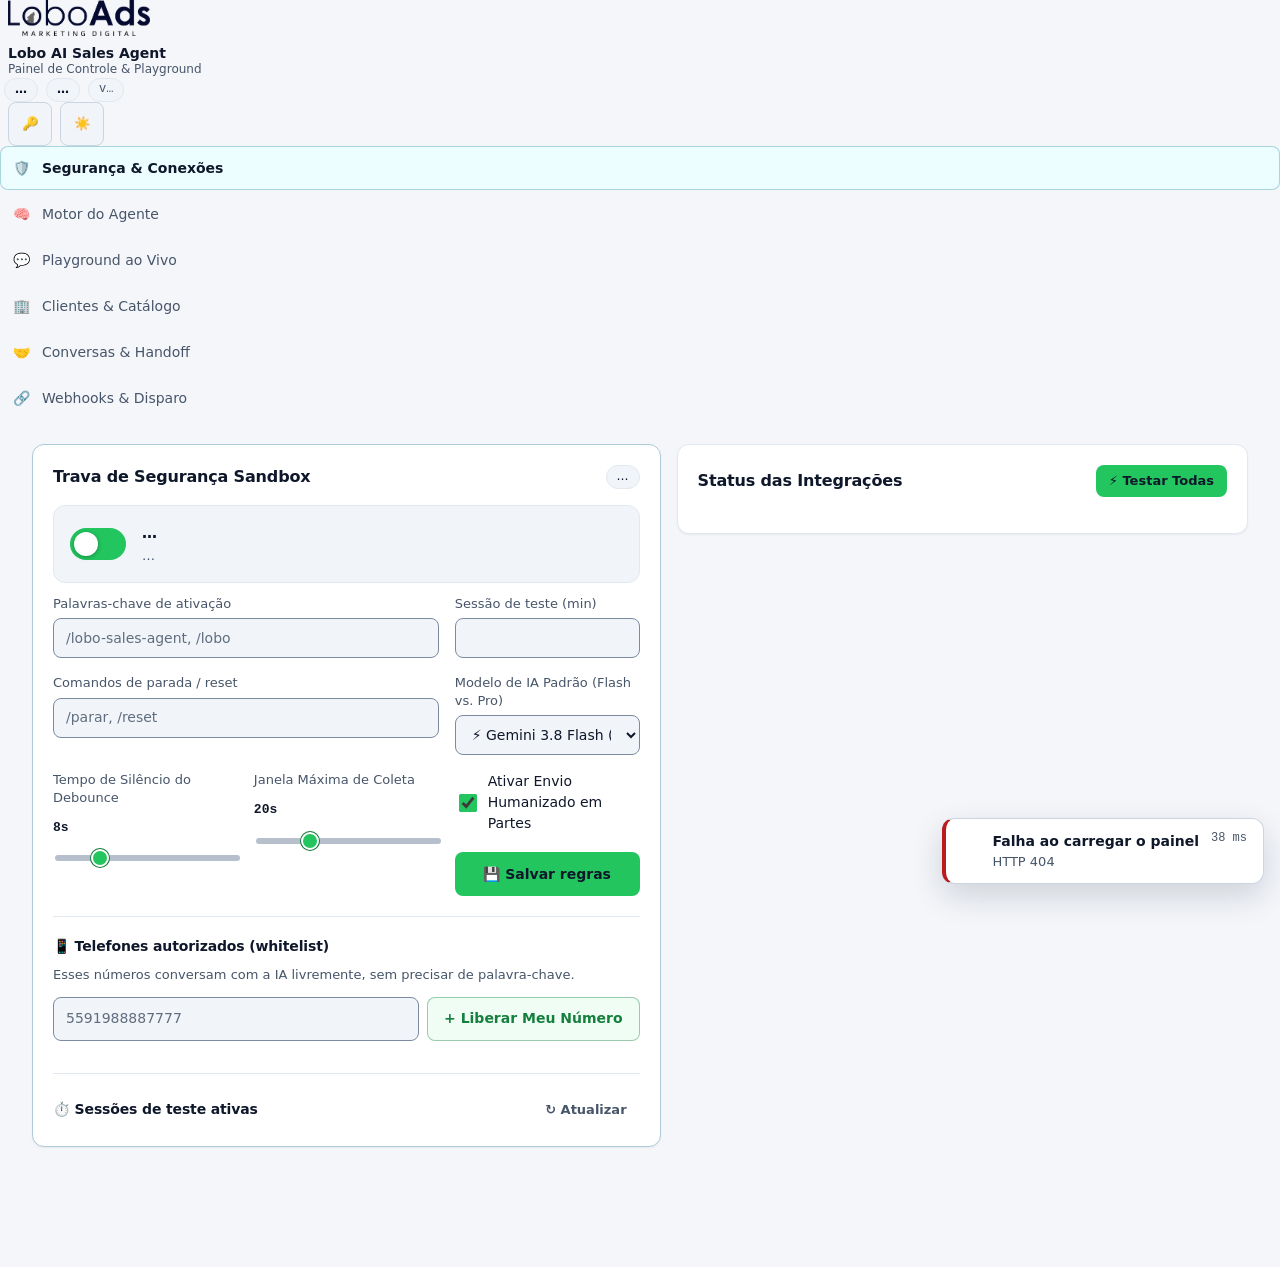
==== commit 6a945a34: "style(admin): redesign do painel com ui-ux-pro-max (sidebar, ícones SVG, tokens slate, acessibilidad" ====
--- a/static/admin/index.html
+++ b/static/admin/index.html
@@ -1,5 +1,6 @@
 <!doctype html>
 <html lang="pt-BR" data-theme="dark">
+
 <head>
   <meta charset="utf-8">
   <meta name="viewport" content="width=device-width, initial-scale=1">
@@ -13,11 +14,12 @@
         var t = localStorage.getItem("lobo_theme");
         if (!t) t = window.matchMedia && window.matchMedia("(prefers-color-scheme: light)").matches ? "light" : "dark";
         document.documentElement.setAttribute("data-theme", t);
-      } catch (e) {}
+      } catch (e) { }
     })();
   </script>
   <link rel="stylesheet" href="/static/admin/app.css?v=0.7.0">
 </head>
+
 <body>
   <header class="topbar">
     <div class="brand">
@@ -34,16 +36,20 @@
       <span id="version-badge" class="badge badge-ghost">v…</span>
     </div>
     <div class="topbar-actions">
-      <button id="btn-auth" class="icon-btn" title="Token de administrador" aria-label="Token de administrador">🔑</button>
-      <button id="btn-theme" class="icon-btn theme-toggle" title="Alternar tema claro/escuro" aria-label="Alternar tema">
+      <button id="btn-auth" class="icon-btn" title="Token de administrador"
+        aria-label="Token de administrador">🔑</button>
+      <button id="btn-theme" class="icon-btn theme-toggle" title="Alternar tema claro/escuro"
+        aria-label="Alternar tema">
         <span class="sun">☀️</span><span class="moon">🌙</span>
       </button>
     </div>
   </header>
 
   <div id="auth-warning" class="banner banner-warning hidden">
-    ⚠️ <strong>Painel sem senha.</strong> Qualquer pessoa com o link pode editar preços, abrir o Sandbox e disparar mensagens.
-    Defina <code>ADMIN_TOKEN</code> nas variáveis de ambiente do Easypanel (em produção o painel fica bloqueado sem ele).
+    ⚠️ <strong>Painel sem senha.</strong> Qualquer pessoa com o link pode editar preços, abrir o Sandbox e disparar
+    mensagens.
+    Defina <code>ADMIN_TOKEN</code> nas variáveis de ambiente do Easypanel (em produção o painel fica bloqueado sem
+    ele).
   </div>
 
   <nav class="tabs" role="tablist">
@@ -64,7 +70,10 @@
             <h2>🔒 Kernel global do agente (Camada 1)</h2>
             <span class="chip chip-lock" id="kn-meta">somente leitura</span>
           </div>
-          <p class="muted small">Regras que valem para <strong>todos os clientes</strong>: identidade humana, uso correto das ferramentas e anti-alucinação. Ficam no código (versionadas) e não dependem de nenhum cliente. O playbook do segmento (Camada 2) e as instruções da empresa (Camada 3) são editados dentro de cada cliente.</p>
+          <p class="muted small">Regras que valem para <strong>todos os clientes</strong>: identidade humana, uso
+            correto das ferramentas e anti-alucinação. Ficam no código (versionadas) e não dependem de nenhum cliente. O
+            playbook do segmento (Camada 2) e as instruções da empresa (Camada 3) são editados dentro de cada cliente.
+          </p>
           <div class="chips" id="kn-blocks"></div>
           <pre id="kn-text" class="prompt-pre prompt-pre-tall">Carregando…</pre>
         </article>
@@ -75,7 +84,9 @@
           </div>
           <div id="fu-sched-body" class="small"></div>
           <div class="divider"></div>
-          <div class="row-between"><h3>Próximos toques</h3><button class="btn btn-sm" id="fu-sched-refresh">↻ Atualizar</button></div>
+          <div class="row-between">
+            <h3>Próximos toques</h3><button class="btn btn-sm" id="fu-sched-refresh">↻ Atualizar</button>
+          </div>
           <div id="fu-queue" class="list"></div>
         </article>
       </div>
@@ -97,7 +108,8 @@
             </span>
           </label>
           <div id="sandbox-forced" class="notice notice-info hidden">
-            🔒 Ambiente <code id="sandbox-env"></code>: a trava fica <strong>sempre ativa</strong> fora de produção, independente do switch.
+            🔒 Ambiente <code id="sandbox-env"></code>: a trava fica <strong>sempre ativa</strong> fora de produção,
+            independente do switch.
           </div>
 
           <div class="form-grid cols-3">
@@ -125,11 +137,13 @@
               </select>
             </label>
             <label class="field">
-              <span class="row-between"><span>Tempo de Silêncio do Debounce</span><strong id="sandbox-silence-val" class="mono">8s</strong></span>
+              <span class="row-between"><span>Tempo de Silêncio do Debounce</span><strong id="sandbox-silence-val"
+                  class="mono">8s</strong></span>
               <input id="sandbox-silence" type="range" min="2" max="30" step="1" value="8">
             </label>
             <label class="field">
-              <span class="row-between"><span>Janela Máxima de Coleta</span><strong id="sandbox-max-window-val" class="mono">20s</strong></span>
+              <span class="row-between"><span>Janela Máxima de Coleta</span><strong id="sandbox-max-window-val"
+                  class="mono">20s</strong></span>
               <input id="sandbox-max-window" type="range" min="5" max="60" step="1" value="20">
             </label>
             <div class="field field-action">
@@ -181,7 +195,8 @@
               </select>
             </label>
             <label class="field"><span>Nome do lead</span><input id="pg-name" value="Lead Playground"></label>
-            <label class="field"><span>Telefone</span><input id="pg-phone" value="5591900000001" inputmode="numeric"></label>
+            <label class="field"><span>Telefone</span><input id="pg-phone" value="5591900000001"
+                inputmode="numeric"></label>
           </div>
           <div class="scenarios">
             <button class="btn btn-chip" data-scenario="mattress">🛏️ 3 Mensagens (Colchão + Belém)</button>
@@ -193,7 +208,8 @@
             <div class="wa-head">
               <div class="wa-avatar">🐺</div>
               <div><strong id="pg-chat-title">…</strong><small id="pg-chat-sub" class="muted">online</small></div>
-              <button class="btn btn-ghost btn-sm wa-reset" id="btn-pg-reset" title="Limpar e resetar conversa">🗑️ Limpar</button>
+              <button class="btn btn-ghost btn-sm wa-reset" id="btn-pg-reset" title="Limpar e resetar conversa">🗑️
+                Limpar</button>
             </div>
             <div class="wa-body" id="pg-chat"></div>
             <div class="debounce" id="pg-debounce">
@@ -207,15 +223,19 @@
             </form>
             <div class="wa-options">
               <label class="check"><input type="checkbox" id="pg-immediate"> Lote imediato (sem debounce)</label>
-              <label class="check">Silêncio <input id="pg-silence" type="number" min="1" max="30" step="0.5" value="4"> s</label>
+              <label class="check">Silêncio <input id="pg-silence" type="number" min="1" max="30" step="0.5" value="4">
+                s</label>
             </div>
           </div>
         </article>
 
         <article class="card xray">
-          <div class="card-head"><h2>🩻 Raio-X do Turno</h2><span id="xray-status" class="chip">aguardando</span></div>
+          <div class="card-head">
+            <h2>🩻 Raio-X do Turno</h2><span id="xray-status" class="chip">aguardando</span>
+          </div>
           <div id="xray" class="xray-body">
-            <div class="empty">Envie mensagens no simulador para ver estágio do LangGraph, intenção do JEV, ferramentas executadas (argumentos + JSON) e atributos extraídos.</div>
+            <div class="empty">Envie mensagens no simulador para ver estágio do LangGraph, intenção do JEV, ferramentas
+              executadas (argumentos + JSON) e atributos extraídos.</div>
           </div>
         </article>
       </div>
@@ -242,7 +262,9 @@
     <!-- ================================================================ ABA 4 -->
     <section id="tab-conversations" class="pane">
       <div class="toolbar">
-        <label class="field inline"><span>Cliente</span><select id="cv-tenant"><option value="">Todos</option></select></label>
+        <label class="field inline"><span>Cliente</span><select id="cv-tenant">
+            <option value="">Todos</option>
+          </select></label>
         <button class="btn btn-ghost" id="btn-cv-refresh">↻ Atualizar</button>
         <label class="check"><input type="checkbox" id="cv-auto" checked> Atualizar a cada 10s</label>
         <span class="spacer"></span>
@@ -255,28 +277,41 @@
     <section id="tab-webhooks" class="pane">
       <div class="grid grid-webhooks">
         <article class="card span-all">
-          <div class="card-head"><h2>URLs de Webhook</h2><small class="muted" id="wh-base"></small></div>
-          <div class="table-wrap"><table class="table" id="wh-table"></table></div>
+          <div class="card-head">
+            <h2>URLs de Webhook</h2><small class="muted" id="wh-base"></small>
+          </div>
+          <div class="table-wrap">
+            <table class="table" id="wh-table"></table>
+          </div>
         </article>
         <article class="card">
           <h2>📲 Teste rápido no celular</h2>
           <ol class="steps">
-            <li>Configure no WAHA/AstraCalls a URL do cliente acima (evento <code>message</code>; opcional <code>message.any</code> para detectar o atendente).</li>
-            <li>De qualquer celular, envie <code id="wh-trigger-example">/lobo-sales-agent Olá</code> para o número conectado — isso libera uma sessão de teste de <strong id="wh-ttl">30</strong> min só para aquele contato.</li>
+            <li>Configure no WAHA/AstraCalls a URL do cliente acima (evento <code>message</code>; opcional
+              <code>message.any</code> para detectar o atendente).</li>
+            <li>De qualquer celular, envie <code id="wh-trigger-example">/lobo-sales-agent Olá</code> para o número
+              conectado — isso libera uma sessão de teste de <strong id="wh-ttl">30</strong> min só para aquele contato.
+            </li>
             <li>Ou libere seu número na Aba 🛡️ (whitelist). Para recomeçar do zero, envie <code>/reset</code>.</li>
           </ol>
-          <div class="notice notice-info">🔒 Mensagens normais de clientes reais são <strong>ignoradas em silêncio</strong> enquanto o Sandbox estiver ativo.</div>
+          <div class="notice notice-info">🔒 Mensagens normais de clientes reais são <strong>ignoradas em
+              silêncio</strong> enquanto o Sandbox estiver ativo.</div>
         </article>
         <article class="card">
           <h2>🚀 Testar envio via Gateway</h2>
           <form id="form-send" class="form-grid cols-2">
             <label class="field"><span>Cliente</span><select id="ts-tenant" class="tenant-select"></select></label>
             <label class="field"><span>Provedor</span>
-              <select id="ts-provider"><option value="waha">WAHA</option><option value="astracalls">AstraCalls</option></select>
+              <select id="ts-provider">
+                <option value="waha">WAHA</option>
+                <option value="astracalls">AstraCalls</option>
+              </select>
             </label>
             <label class="field"><span>Sessão</span><input id="ts-session" placeholder="padrão do cliente"></label>
-            <label class="field"><span>Telefone de destino</span><input id="ts-phone" inputmode="numeric" placeholder="5591988887777" required></label>
-            <label class="field span-2"><span>Mensagem</span><textarea id="ts-text" rows="3" maxlength="1000">✅ Teste de envio do painel Lobo AI Sales Agent.</textarea></label>
+            <label class="field"><span>Telefone de destino</span><input id="ts-phone" inputmode="numeric"
+                placeholder="5591988887777" required></label>
+            <label class="field span-2"><span>Mensagem</span><textarea id="ts-text" rows="3"
+                maxlength="1000">✅ Teste de envio do painel Lobo AI Sales Agent.</textarea></label>
             <div class="field span-2 row-between">
               <span id="ts-result" class="muted small"></span>
               <button class="btn btn-primary" type="submit">Enviar mensagem real</button>
@@ -290,24 +325,36 @@
   <!-- Modal: item do catálogo -->
   <dialog id="dlg-item" class="modal">
     <form method="dialog" id="form-item" class="modal-body">
-      <div class="card-head"><h2 id="dlg-item-title">Produto / Serviço</h2><button class="icon-btn" value="cancel" formnovalidate aria-label="Fechar">✕</button></div>
+      <div class="card-head">
+        <h2 id="dlg-item-title">Produto / Serviço</h2><button class="icon-btn" value="cancel" formnovalidate
+          aria-label="Fechar">✕</button>
+      </div>
       <div class="form-grid cols-3">
         <label class="field"><span>Código (item_id)</span><input name="item_id" required maxlength="64"></label>
         <label class="field span-2"><span>Nome</span><input name="name" required></label>
-        <label class="field"><span>Categoria</span><input name="category" required placeholder="colchao, servico…"></label>
+        <label class="field"><span>Categoria</span><input name="category" required
+            placeholder="colchao, servico…"></label>
         <label class="field span-2"><span>Tags (separadas por vírgula)</span><input name="tags"></label>
         <label class="field span-3"><span>Descrição</span><textarea name="description" rows="2"></textarea></label>
-        <label class="field span-3"><span>Atributos (um por linha: chave: valor)</span><textarea name="attributes" rows="3" placeholder="tamanho: casal&#10;medidas: 138x188x30 cm"></textarea></label>
-        <label class="field"><span>Preço (R$)</span><input name="amount" inputmode="decimal" placeholder="2899,00"></label>
-        <label class="field"><span>Máx. parcelas</span><input name="max_installments" type="number" min="1" max="24" value="1"></label>
-        <label class="field"><span>% desconto à vista</span><input name="cash_pct" inputmode="decimal" placeholder="5"></label>
-        <label class="field"><span>Preço à vista (R$)</span><input name="cash_amount" inputmode="decimal" placeholder="calculado"></label>
-        <label class="field span-2"><span>Observação do preço</span><input name="note" placeholder="ex.: instalação não inclusa"></label>
-        <label class="check"><input type="checkbox" name="on_request"> Preço sob consulta (IA transfere para humano)</label>
+        <label class="field span-3"><span>Atributos (um por linha: chave: valor)</span><textarea name="attributes"
+            rows="3" placeholder="tamanho: casal&#10;medidas: 138x188x30 cm"></textarea></label>
+        <label class="field"><span>Preço (R$)</span><input name="amount" inputmode="decimal"
+            placeholder="2899,00"></label>
+        <label class="field"><span>Máx. parcelas</span><input name="max_installments" type="number" min="1" max="24"
+            value="1"></label>
+        <label class="field"><span>% desconto à vista</span><input name="cash_pct" inputmode="decimal"
+            placeholder="5"></label>
+        <label class="field"><span>Preço à vista (R$)</span><input name="cash_amount" inputmode="decimal"
+            placeholder="calculado"></label>
+        <label class="field span-2"><span>Observação do preço</span><input name="note"
+            placeholder="ex.: instalação não inclusa"></label>
+        <label class="check"><input type="checkbox" name="on_request"> Preço sob consulta (IA transfere para
+          humano)</label>
         <label class="check"><input type="checkbox" name="interest_free" checked> Parcelas sem juros</label>
         <label class="check"><input type="checkbox" name="in_stock" checked> Em estoque</label>
         <label class="check"><input type="checkbox" name="active" checked> Ativo no catálogo</label>
-        <label class="field span-3"><span>Variantes (JSON avançado, opcional)</span><textarea name="variants" rows="3" class="mono" placeholder="[]"></textarea></label>
+        <label class="field span-3"><span>Variantes (JSON avançado, opcional)</span><textarea name="variants" rows="3"
+            class="mono" placeholder="[]"></textarea></label>
       </div>
       <div class="modal-actions">
         <button class="btn btn-ghost" value="cancel" formnovalidate>Cancelar</button>
@@ -319,9 +366,12 @@
   <!-- Modal: novo cliente -->
   <dialog id="dlg-new" class="modal modal-sm">
     <form method="dialog" id="form-new" class="modal-body">
-      <div class="card-head"><h2>Novo Cliente</h2><button class="icon-btn" value="cancel" formnovalidate aria-label="Fechar">✕</button></div>
+      <div class="card-head">
+        <h2>Novo Cliente</h2><button class="icon-btn" value="cancel" formnovalidate aria-label="Fechar">✕</button>
+      </div>
       <div class="form-grid cols-2">
-        <label class="field span-2"><span>Identificador (tenant_id)</span><input name="tenant_id" required pattern="[a-z0-9][a-z0-9_\-]{1,63}" placeholder="minha-loja"></label>
+        <label class="field span-2"><span>Identificador (tenant_id)</span><input name="tenant_id" required
+            pattern="[a-z0-9][a-z0-9_\-]{1,63}" placeholder="minha-loja"></label>
         <label class="field span-2"><span>Nome de exibição</span><input name="display_name" required></label>
         <label class="field"><span>Segmento / Categoria</span>
           <select name="segment">
@@ -346,7 +396,8 @@
             <option value="enterprise">Escala Enterprise (R$ 2.990/mês · até 6.000 conv.)</option>
           </select>
         </label>
-        <label class="field"><span>Nicho / Especialidade (opcional)</span><input name="niche_name" placeholder="ex.: Energia Solar, Móveis Planejados"></label>
+        <label class="field"><span>Nicho / Especialidade (opcional)</span><input name="niche_name"
+            placeholder="ex.: Energia Solar, Móveis Planejados"></label>
         <label class="field"><span>Fuso horário</span><input name="timezone" value="America/Belem"></label>
       </div>
       <div class="modal-actions">
@@ -376,26 +427,37 @@
       </div>
 
       <section class="prpane active" data-prpane="l2">
-        <label class="check"><input type="checkbox" id="pr-l2-custom"> Usar playbook personalizado para este cliente (substitui o padrão do segmento só aqui)</label>
+        <label class="check"><input type="checkbox" id="pr-l2-custom"> Usar playbook personalizado para este cliente
+          (substitui o padrão do segmento só aqui)</label>
         <p class="muted small" id="pr-l2-hint"></p>
         <textarea id="pr-l2" class="mono prompt-area" rows="16" spellcheck="false"></textarea>
-        <div class="row-between small"><span class="muted">Use <code>{display_name}</code> para o nome do cliente. Tags estruturais do Kernel são removidas automaticamente.</span><span id="pr-l2-count" class="mono muted"></span></div>
-        <div class="toolbar"><button class="btn btn-sm" id="pr-l2-copy">⤵ Copiar o padrão do segmento para editar</button></div>
+        <div class="row-between small"><span class="muted">Use <code>{display_name}</code> para o nome do cliente. Tags
+            estruturais do Kernel são removidas automaticamente.</span><span id="pr-l2-count" class="mono muted"></span>
+        </div>
+        <div class="toolbar"><button class="btn btn-sm" id="pr-l2-copy">⤵ Copiar o padrão do segmento para
+            editar</button></div>
       </section>
 
       <section class="prpane" data-prpane="l3">
-        <p class="muted small">Regras e particularidades desta empresa: endereço/referências, região atendida, tom regional, diferenciais, perguntas obrigatórias. Não coloque preços, prazos ou fretes aqui: eles vêm sempre do catálogo e das ferramentas.</p>
-        <textarea id="pr-l3" class="mono prompt-area" rows="16" spellcheck="false" placeholder="- Loja física na Av. ..., bairro ...&#10;- Atendemos a cidade X e região&#10;- Sempre pergunte se ..."></textarea>
-        <div class="row-between small"><span class="muted">Em conflito com o Kernel, o Kernel prevalece.</span><span id="pr-l3-count" class="mono muted"></span></div>
+        <p class="muted small">Regras e particularidades desta empresa: endereço/referências, região atendida, tom
+          regional, diferenciais, perguntas obrigatórias. Não coloque preços, prazos ou fretes aqui: eles vêm sempre do
+          catálogo e das ferramentas.</p>
+        <textarea id="pr-l3" class="mono prompt-area" rows="16" spellcheck="false"
+          placeholder="- Loja física na Av. ..., bairro ...&#10;- Atendemos a cidade X e região&#10;- Sempre pergunte se ..."></textarea>
+        <div class="row-between small"><span class="muted">Em conflito com o Kernel, o Kernel prevalece.</span><span
+            id="pr-l3-count" class="mono muted"></span></div>
       </section>
 
       <section class="prpane" data-prpane="compiled">
-        <div class="row-between"><span class="muted small">Texto final que o modelo recebe (regras globais + camadas deste cliente), com um lead fictício. <span id="pr-compiled-meta" class="mono"></span></span><button class="btn btn-sm" id="pr-preview">↻ Atualizar com o rascunho</button></div>
+        <div class="row-between"><span class="muted small">Texto final que o modelo recebe (regras globais + camadas
+            deste cliente), com um lead fictício. <span id="pr-compiled-meta" class="mono"></span></span><button
+            class="btn btn-sm" id="pr-preview">↻ Atualizar com o rascunho</button></div>
         <pre id="pr-compiled" class="prompt-pre"></pre>
       </section>
 
       <section class="prpane" data-prpane="history">
-        <p class="muted small">A cada gravação, a versão anterior das Camadas 2 e 3 é guardada (últimas 30). Carregar uma versão só preenche o editor; nada é gravado até você salvar.</p>
+        <p class="muted small">A cada gravação, a versão anterior das Camadas 2 e 3 é guardada (últimas 30). Carregar
+          uma versão só preenche o editor; nada é gravado até você salvar.</p>
         <div id="pr-history" class="list"></div>
       </section>
 
@@ -410,10 +472,15 @@
   <!-- Modal: confirmação de alteração do prompt -->
   <dialog id="dlg-prompt-confirm" class="modal modal-sm">
     <form method="dialog" id="form-prompt-confirm" class="modal-body">
-      <div class="card-head"><h2>⚠️ Confirmar alteração do prompt</h2><button class="icon-btn" value="cancel" formnovalidate aria-label="Fechar">✕</button></div>
-      <p class="small">A mudança vale <strong>imediatamente</strong> para todas as conversas reais deste cliente. A versão atual fica salva no histórico.</p>
+      <div class="card-head">
+        <h2>⚠️ Confirmar alteração do prompt</h2><button class="icon-btn" value="cancel" formnovalidate
+          aria-label="Fechar">✕</button>
+      </div>
+      <p class="small">A mudança vale <strong>imediatamente</strong> para todas as conversas reais deste cliente. A
+        versão atual fica salva no histórico.</p>
       <ul id="prc-summary" class="small prc-summary"></ul>
-      <label class="field"><span>Digite <code id="prc-expected"></code> para confirmar</span><input name="confirm" id="prc-input" autocomplete="off" spellcheck="false"></label>
+      <label class="field"><span>Digite <code id="prc-expected"></code> para confirmar</span><input name="confirm"
+          id="prc-input" autocomplete="off" spellcheck="false"></label>
       <div class="modal-actions">
         <button class="btn btn-ghost" value="cancel" formnovalidate>Cancelar</button>
         <button class="btn btn-danger" value="confirm" id="prc-ok" disabled>Aplicar no agente</button>
@@ -424,9 +491,13 @@
   <!-- Modal: token -->
   <dialog id="dlg-auth" class="modal modal-sm">
     <form method="dialog" id="form-auth" class="modal-body">
-      <div class="card-head"><h2>🔑 Token de administrador</h2><button class="icon-btn" value="cancel" formnovalidate aria-label="Fechar">✕</button></div>
+      <div class="card-head">
+        <h2>🔑 Token de administrador</h2><button class="icon-btn" value="cancel" formnovalidate
+          aria-label="Fechar">✕</button>
+      </div>
       <p class="muted small">Informe o valor de <code>ADMIN_TOKEN</code>. Ele fica salvo apenas neste navegador.</p>
-      <label class="field"><span>Token</span><input name="token" type="password" autocomplete="current-password"></label>
+      <label class="field"><span>Token</span><input name="token" type="password"
+          autocomplete="current-password"></label>
       <div class="modal-actions">
         <button class="btn btn-ghost" value="clear" formnovalidate>Esquecer token</button>
         <button class="btn btn-primary" value="save">Salvar</button>
@@ -437,5 +508,5 @@
   <div id="toasts" class="toasts" aria-live="polite"></div>
   <script src="/static/admin/app.js?v=0.7.0" defer></script>
 </body>
-</html>
-
+
+</html>
--- a/static/admin/app.css
+++ b/static/admin/app.css
@@ -1,61 +1,114 @@
-/* Lobo AI Sales Agent — Painel (tema claro/escuro, sem dependências externas) */
+/* Lobo AI Sales Agent — Painel (tema claro/escuro, sem dependências de JS externas)
+   Design system: design-system/lobo-ai-sales-agent/MASTER.md
+   Dashboard denso de operações · paleta slate · CTA verde · status verde/âmbar/vermelho
+   Fira Sans (texto) + Fira Code (mono/números) · escala de espaçamento de 8px · movimento sutil */
+
 :root {
-  --radius: 14px;
-  --radius-sm: 9px;
-  --font: ui-sans-serif, system-ui, -apple-system, "Segoe UI", Roboto, "Helvetica Neue", Arial, sans-serif;
-  --mono: ui-monospace, "SFMono-Regular", "Cascadia Code", Consolas, monospace;
+  --font: "Fira Sans", ui-sans-serif, system-ui, -apple-system, "Segoe UI", Roboto, "Helvetica Neue", Arial, sans-serif;
+  --mono: "Fira Code", ui-monospace, "SFMono-Regular", "Cascadia Code", Consolas, monospace;
+
+  /* escala de espaçamento (8px) */
+  --sp-1: 4px;
+  --sp-2: 8px;
+  --sp-3: 12px;
+  --sp-4: 16px;
+  --sp-5: 20px;
+  --sp-6: 24px;
+  --sp-8: 32px;
+
+  --radius: 12px;
+  --radius-sm: 8px;
+  --radius-xs: 6px;
+  --sidebar-w: 256px;
+
   --ease: cubic-bezier(.2, .8, .2, 1);
-}
+  --t-fast: 150ms;
+  --t-med: 200ms;
+
+  --z-sticky: 10;
+  --z-nav: 20;
+  --z-savebar: 30;
+  --z-toast: 50;
+
+  --lock-mask: url("data:image/svg+xml,%3Csvg xmlns='http://www.w3.org/2000/svg' viewBox='0 0 24 24' fill='none' stroke='black' stroke-width='2.4' stroke-linecap='round' stroke-linejoin='round'%3E%3Crect width='18' height='11' x='3' y='11' rx='2'/%3E%3Cpath d='M7 11V7a5 5 0 0 1 10 0v4'/%3E%3C/svg%3E");
+  --chevron-mask: url("data:image/svg+xml,%3Csvg xmlns='http://www.w3.org/2000/svg' viewBox='0 0 24 24' fill='none' stroke='black' stroke-width='2.4' stroke-linecap='round' stroke-linejoin='round'%3E%3Cpath d='m9 18 6-6-6-6'/%3E%3C/svg%3E");
+}
+
 [data-theme="dark"] {
-  --bg: #0B0F19;
-  --bg-grad: radial-gradient(1200px 600px at 10% -10%, rgba(34, 211, 238, .08), transparent 60%),
-             radial-gradient(900px 500px at 110% 0%, rgba(16, 185, 129, .07), transparent 55%);
-  --surface: #111827;
-  --surface-2: #172033;
-  --surface-3: #1F2937;
-  --border: rgba(148, 163, 184, .14);
-  --border-strong: rgba(148, 163, 184, .28);
-  --text: #E5E7EB;
+  --bg: #0F172A;
+  --sidebar: #0B1222;
+  --surface: #1B2336;
+  --surface-2: #232C40;
+  --surface-3: #2E3850;
+  --border: rgba(148, 163, 184, .16);
+  --border-strong: rgba(148, 163, 184, .30);
+  --border-input: #64748B;
+  --text: #F1F5F9;
   --muted: #94A3B8;
-  --accent: #22D3EE;
-  --accent-2: #3B82F6;
-  --accent-ink: #04222A;
-  --success: #10B981;
-  --success-bg: rgba(16, 185, 129, .14);
-  --danger: #F87171;
-  --danger-bg: rgba(239, 68, 68, .14);
+
+  --brand: #22D3EE;          /* ciano da marca: links e destaques */
+  --brand-bg: rgba(34, 211, 238, .12);
+  --ring: #67E8F9;
+
+  --accent: #22C55E;         /* CTA principal */
+  --accent-hover: #4ADE80;
+  --on-accent: #0F172A;
+
+  --success: #4ADE80;
+  --success-bg: rgba(34, 197, 94, .14);
   --warning: #FBBF24;
   --warning-bg: rgba(245, 158, 11, .14);
-  --info-bg: rgba(59, 130, 246, .12);
-  --shadow: 0 10px 30px rgba(0, 0, 0, .35);
+  --danger: #F87171;
+  --danger-bg: rgba(239, 68, 68, .15);
+  --info: #60A5FA;
+  --info-bg: rgba(59, 130, 246, .14);
+  --info-solid: #3B82F6;
+
+  --shadow-sm: 0 1px 2px rgba(0, 0, 0, .30);
+  --shadow-md: 0 4px 12px rgba(0, 0, 0, .30);
+  --shadow-lg: 0 12px 32px rgba(0, 0, 0, .45);
+
   --wa-bg: #0B141A;
   --wa-in: #202C33;
   --wa-out: #005C4B;
   --wa-text: #E9EDEF;
   color-scheme: dark;
 }
+
 [data-theme="light"] {
-  --bg: #F8FAFC;
-  --bg-grad: radial-gradient(1200px 600px at 10% -10%, rgba(8, 145, 178, .07), transparent 60%),
-             radial-gradient(900px 500px at 110% 0%, rgba(16, 185, 129, .06), transparent 55%);
+  --bg: #F4F6FA;
+  --sidebar: #FFFFFF;
   --surface: #FFFFFF;
   --surface-2: #F1F5F9;
   --surface-3: #E2E8F0;
   --border: #E2E8F0;
   --border-strong: #CBD5E1;
+  --border-input: #7B8AA0;
   --text: #0F172A;
-  --muted: #64748B;
-  --accent: #0891B2;
-  --accent-2: #1D4ED8;
-  --accent-ink: #FFFFFF;
-  --success: #059669;
-  --success-bg: #ECFDF5;
-  --danger: #DC2626;
-  --danger-bg: #FEF2F2;
+  --muted: #475569;
+
+  --brand: #0E7490;
+  --brand-bg: #ECFEFF;
+  --ring: #0E7490;
+
+  --accent: #22C55E;
+  --accent-hover: #16A34A;
+  --on-accent: #0F172A;
+
+  --success: #15803D;
+  --success-bg: #F0FDF4;
   --warning: #B45309;
   --warning-bg: #FFFBEB;
+  --danger: #B91C1C;
+  --danger-bg: #FEF2F2;
+  --info: #1D4ED8;
   --info-bg: #EFF6FF;
-  --shadow: 0 10px 30px rgba(15, 23, 42, .08);
+  --info-solid: #2563EB;
+
+  --shadow-sm: 0 1px 2px rgba(15, 23, 42, .06);
+  --shadow-md: 0 4px 12px rgba(15, 23, 42, .08);
+  --shadow-lg: 0 12px 32px rgba(15, 23, 42, .16);
+
   --wa-bg: #EFEAE2;
   --wa-in: #FFFFFF;
   --wa-out: #D9FDD3;
@@ -63,361 +116,676 @@
   color-scheme: light;
 }
 
+/* ---------------------------------------------------------------- base */
 * { box-sizing: border-box; }
 html, body { margin: 0; }
+html { -webkit-text-size-adjust: 100%; }
 body {
-  font: 14px/1.5 var(--font);
+  font: 400 14px/1.5 var(--font);
   color: var(--text);
-  background: var(--bg-grad), var(--bg);
-  background-attachment: fixed;
+  background: var(--bg);
   min-height: 100vh;
+  min-height: 100dvh;
   -webkit-font-smoothing: antialiased;
-  transition: background-color .25s var(--ease), color .25s var(--ease);
-}
-h2 { font-size: 16px; margin: 0; letter-spacing: -.01em; }
-h3 { font-size: 14px; margin: 0 0 6px; }
-code, .mono { font-family: var(--mono); font-size: 12.5px; }
-code { background: var(--surface-2); border: 1px solid var(--border); padding: 1px 6px; border-radius: 6px; }
-a { color: var(--accent); }
+  transition: background-color var(--t-med) var(--ease), color var(--t-med) var(--ease);
+}
+h1, h2, h3 { margin: 0; color: var(--text); letter-spacing: -.01em; text-wrap: balance; }
+h1 { font-size: 22px; line-height: 1.25; font-weight: 600; }
+h2 { font-size: 16px; line-height: 1.35; font-weight: 600; display: flex; align-items: center; gap: var(--sp-2); }
+h3 { font-size: 14px; line-height: 1.4; font-weight: 600; margin: 0 0 var(--sp-2); display: flex; align-items: center; gap: var(--sp-2); }
+h2 > .ico, h3 > .ico { color: var(--brand); flex: none; }
+p { margin: 0 0 var(--sp-2); }
+code, .mono { font-family: var(--mono); font-size: 13px; font-variant-numeric: tabular-nums; }
+code { background: var(--surface-2); border: 1px solid var(--border); padding: 1px 6px; border-radius: var(--radius-xs); overflow-wrap: anywhere; }
+a { color: var(--brand); text-underline-offset: 2px; }
+a:hover { text-decoration-thickness: 2px; }
+strong { font-weight: 600; }
 .muted { color: var(--muted); }
-.small { font-size: 12.5px; }
+.small { font-size: 13px; }
 .hidden { display: none !important; }
 .spacer { flex: 1; }
-
-/* ---------------------------------------------------------------- topbar */
-.topbar {
-  position: sticky; top: 0; z-index: 20;
-  display: flex; align-items: center; gap: 16px;
-  padding: 12px 24px;
-  background: color-mix(in srgb, var(--surface) 82%, transparent);
-  backdrop-filter: blur(14px);
-  border-bottom: 1px solid var(--border);
-}
-.brand { display: flex; align-items: center; gap: 14px; min-width: 0; }
-.logo { height: 38px; width: auto; display: block; }
+.num, .price { font-family: var(--mono); font-variant-numeric: tabular-nums; }
+.text-ok { color: var(--success); }
+.text-err { color: var(--danger); }
+.req { color: var(--danger); font-weight: 700; }
+.sr-only {
+  position: absolute !important; width: 1px; height: 1px; padding: 0; margin: -1px;
+  overflow: hidden; clip: rect(0, 0, 0, 0); white-space: nowrap; border: 0;
+}
+
+/* ícones SVG (sprite em index.html) */
+.ico {
+  width: 18px; height: 18px; flex: none; display: inline-block; vertical-align: -0.2em;
+  fill: none; stroke: currentColor; stroke-width: 2; stroke-linecap: round; stroke-linejoin: round;
+  pointer-events: none;
+}
+.ico-lg { width: 28px; height: 28px; }
+.ico-warn { color: var(--warning) !important; }
+.btn .ico, .chip .ico, .badge .ico { width: 16px; height: 16px; }
+.btn-sm .ico, .chip .ico { width: 14px; height: 14px; }
+
+/* foco visível (teclado) */
+:focus { outline: none; }
+:focus-visible { outline: 2px solid var(--ring); outline-offset: 2px; border-radius: var(--radius-xs); }
+
+.skip-link {
+  position: fixed; left: var(--sp-4); top: -80px; z-index: 100;
+  padding: var(--sp-2) var(--sp-4); border-radius: var(--radius-sm);
+  background: var(--accent); color: var(--on-accent); font-weight: 600; text-decoration: none;
+  transition: top var(--t-fast) var(--ease);
+}
+.skip-link:focus { top: var(--sp-4); }
+
+/* ---------------------------------------------------------------- shell (sidebar + conteúdo) */
+.shell { display: grid; grid-template-columns: var(--sidebar-w) minmax(0, 1fr); min-height: 100vh; min-height: 100dvh; }
+.content { min-width: 0; }
+
+.sidebar {
+  position: sticky; top: 0; height: 100vh; height: 100dvh; overflow-y: auto; z-index: var(--z-nav);
+  display: flex; flex-direction: column; gap: var(--sp-5);
+  padding: var(--sp-5) var(--sp-3) var(--sp-4);
+  background: var(--sidebar); border-right: 1px solid var(--border);
+}
+.brand { order: 0; display: flex; flex-direction: column; align-items: flex-start; gap: var(--sp-2); padding: 0 var(--sp-2); min-width: 0; }
+.logo { height: 36px; width: auto; max-width: 100%; display: block; }
 [data-theme="dark"] .logo-light, [data-theme="light"] .logo-dark { display: none; }
-.brand-text { display: flex; flex-direction: column; line-height: 1.2; border-left: 1px solid var(--border); padding-left: 14px; }
-.brand-text strong { font-size: 15px; }
+.brand-text { display: flex; flex-direction: column; line-height: 1.3; }
+.brand-text strong { font-size: 14px; }
 .brand-text span { font-size: 12px; }
-.topbar-status { display: flex; gap: 8px; flex-wrap: wrap; margin-left: auto; }
-.topbar-actions { display: flex; gap: 8px; }
+
+.nav-label {
+  display: block; padding: 0 var(--sp-3); margin-bottom: var(--sp-1);
+  font-size: 12px; font-weight: 600; letter-spacing: .06em; text-transform: uppercase; color: var(--muted);
+}
+.tabs { order: 1; display: flex; flex-direction: column; gap: 2px; }
+.tab {
+  position: relative; display: flex; align-items: center; gap: var(--sp-3); width: 100%; min-height: 44px;
+  padding: var(--sp-2) var(--sp-3); border-radius: var(--radius-sm); border: 1px solid transparent;
+  background: transparent; color: var(--muted); font: 500 14px/1.3 var(--font); text-align: left; cursor: pointer;
+  transition: background-color var(--t-fast) var(--ease), color var(--t-fast) var(--ease), border-color var(--t-fast) var(--ease);
+  touch-action: manipulation;
+}
+.tab .ico { width: 20px; height: 20px; }
+.tab:hover { color: var(--text); background: var(--surface-2); }
+.tab.active { color: var(--text); background: var(--brand-bg); border-color: color-mix(in srgb, var(--brand) 30%, transparent); font-weight: 600; }
+.tab.active .ico { color: var(--brand); }
+.tab.active::before {
+  content: ""; position: absolute; left: -12px; top: 10px; bottom: 10px; width: 3px; border-radius: 0 3px 3px 0; background: var(--brand);
+}
+
+.topbar-status { order: 2; margin-top: auto; display: flex; flex-wrap: wrap; gap: var(--sp-2); padding: 0 var(--sp-1); }
+.topbar-status .nav-label { flex-basis: 100%; padding: 0 var(--sp-2); }
+.topbar-actions { order: 3; display: flex; gap: var(--sp-2); padding: 0 var(--sp-2); }
+
 .icon-btn {
-  width: 38px; height: 38px; display: inline-grid; place-items: center;
-  border-radius: 10px; border: 1px solid var(--border); background: var(--surface-2);
-  color: var(--text); cursor: pointer; font-size: 16px;
-  transition: transform .15s var(--ease), border-color .15s;
-}
-.icon-btn:hover { border-color: var(--border-strong); transform: translateY(-1px); }
-.theme-toggle .sun, .theme-toggle .moon { transition: transform .35s var(--ease), opacity .25s; position: absolute; }
-.theme-toggle { position: relative; }
+  position: relative; width: 44px; height: 44px; display: inline-grid; place-items: center; flex: none;
+  border-radius: var(--radius-sm); border: 1px solid var(--border-strong); background: var(--surface-2);
+  color: var(--text); cursor: pointer; touch-action: manipulation;
+  transition: border-color var(--t-fast) var(--ease), background-color var(--t-fast) var(--ease);
+}
+.icon-btn:hover { border-color: var(--border-input); background: var(--surface-3); }
+.icon-btn .ico { width: 20px; height: 20px; }
+.theme-toggle .sun, .theme-toggle .moon { position: absolute; display: grid; place-items: center; transition: transform 300ms var(--ease), opacity var(--t-med) var(--ease); }
 [data-theme="dark"] .theme-toggle .sun { opacity: 0; transform: rotate(-90deg) scale(.5); }
 [data-theme="light"] .theme-toggle .moon { opacity: 0; transform: rotate(90deg) scale(.5); }
 
+/* ---------------------------------------------------------------- badges */
 .badge {
-  display: inline-flex; align-items: center; gap: 6px;
-  padding: 4px 10px; border-radius: 999px; font-size: 12px; font-weight: 600;
-  background: var(--surface-2); border: 1px solid var(--border); white-space: nowrap;
+  display: inline-flex; align-items: center; gap: 6px; min-height: 24px;
+  padding: 2px 10px; border-radius: 999px; font-size: 12px; font-weight: 600; line-height: 1.4;
+  background: var(--surface-2); border: 1px solid var(--border); color: var(--text); white-space: nowrap;
 }
 .badge-ghost { font-weight: 500; color: var(--muted); }
-.badge-ok { background: var(--success-bg); color: var(--success); border-color: transparent; }
-.badge-err { background: var(--danger-bg); color: var(--danger); border-color: transparent; }
-.badge-warn { background: var(--warning-bg); color: var(--warning); border-color: transparent; }
-.badge-info { background: var(--info-bg); color: var(--accent-2); border-color: transparent; }
-
-.banner { margin: 12px 24px 0; padding: 10px 14px; border-radius: var(--radius-sm); font-size: 13px; }
-.banner-warning { background: var(--warning-bg); color: var(--warning); border: 1px solid color-mix(in srgb, var(--warning) 30%, transparent); }
-
-/* ---------------------------------------------------------------- tabs */
-.tabs {
-  display: flex; gap: 6px; padding: 14px 24px 0; overflow-x: auto; scrollbar-width: none;
-}
-.tab {
-  display: inline-flex; align-items: center; gap: 8px; white-space: nowrap;
-  padding: 9px 14px; border-radius: 10px; border: 1px solid transparent;
-  background: transparent; color: var(--muted); font: 600 13.5px var(--font); cursor: pointer;
-  transition: background .15s, color .15s, border-color .15s;
-}
-.tab:hover { color: var(--text); background: var(--surface-2); }
-.tab.active { color: var(--text); background: var(--surface); border-color: var(--border); box-shadow: var(--shadow); }
-main { padding: 18px 24px 110px; max-width: 1480px; margin: 0 auto; }
-.pane { display: none; animation: fade .25s var(--ease); }
-.pane.active { display: block; }
-@keyframes fade { from { opacity: 0; transform: translateY(4px); } to { opacity: 1; transform: none; } }
+#version-badge { font-family: var(--mono); font-variant-numeric: tabular-nums; }
+.badge-ok { background: var(--success-bg); color: var(--success); border-color: color-mix(in srgb, var(--success) 25%, transparent); }
+.badge-err { background: var(--danger-bg); color: var(--danger); border-color: color-mix(in srgb, var(--danger) 25%, transparent); }
+.badge-warn { background: var(--warning-bg); color: var(--warning); border-color: color-mix(in srgb, var(--warning) 25%, transparent); }
+.badge-info { background: var(--info-bg); color: var(--info); border-color: color-mix(in srgb, var(--info) 25%, transparent); }
+
+/* ponto de status (cor + texto, nunca só cor) */
+.badge-ok::before, .badge-err::before, .badge-warn::before, .badge-info::before,
+.chip-ok::before, .chip-err::before, .chip-warn::before {
+  content: ""; width: 7px; height: 7px; border-radius: 50%; background: currentColor; flex: none;
+}
+.badge:has(> .ico)::before, .chip:has(> .ico)::before { display: none; }
+
+/* ---------------------------------------------------------------- banner */
+.banner {
+  position: relative; display: flex; gap: var(--sp-3); align-items: flex-start;
+  margin: var(--sp-4) var(--sp-8) 0; padding: var(--sp-3) var(--sp-4); border-radius: var(--radius-sm); font-size: 13px;
+}
+.banner > .ico { margin-top: 1px; }
+.banner-warning { background: var(--warning-bg); color: var(--warning); border: 1px solid color-mix(in srgb, var(--warning) 35%, transparent); }
+.banner-warning code { color: var(--text); }
+
+/* ---------------------------------------------------------------- conteúdo */
+main { padding: var(--sp-6) var(--sp-8) 120px; max-width: 1480px; margin: 0 auto; }
+main:focus { outline: none; }
+.pane { display: none; }
+.pane.active { display: block; animation: fade 220ms var(--ease); }
+@keyframes fade { from { opacity: 0; transform: translateY(6px); } to { opacity: 1; transform: none; } }
+
+.page-head { display: flex; align-items: center; gap: var(--sp-4); margin-bottom: var(--sp-6); }
+.page-head-icon {
+  width: 44px; height: 44px; flex: none; display: grid; place-items: center; border-radius: var(--radius-sm);
+  background: var(--brand-bg); color: var(--brand); border: 1px solid color-mix(in srgb, var(--brand) 25%, transparent);
+}
+.page-head-icon .ico { width: 22px; height: 22px; }
+.page-head-text { min-width: 0; }
+.page-head-text p { margin: 2px 0 0; color: var(--muted); max-width: 75ch; }
 
 /* ---------------------------------------------------------------- layout */
-.grid { display: grid; gap: 18px; }
-.grid-sandbox { grid-template-columns: minmax(0, 1.05fr) minmax(0, 1fr); align-items: start; }
+.grid { display: grid; gap: var(--sp-4); }
+.grid-sandbox { grid-template-columns: minmax(0, 1.1fr) minmax(0, 1fr); align-items: start; }
 .grid-playground { grid-template-columns: minmax(0, 1fr) minmax(0, 1fr); align-items: start; }
-.grid-webhooks { grid-template-columns: 1fr 1fr; align-items: start; }
+.grid-webhooks { grid-template-columns: minmax(0, 1fr) minmax(0, 1fr); align-items: start; }
+.grid-engine { grid-template-columns: minmax(0, 1.6fr) minmax(0, 1fr); align-items: start; }
 .span-all { grid-column: 1 / -1; }
-@media (max-width: 1100px) {
-  .grid-sandbox, .grid-playground, .grid-webhooks { grid-template-columns: 1fr; }
-  .topbar-status { display: none; }
-}
-@media (max-width: 640px) {
-  .brand-text { display: none; }
-  main, .tabs { padding-left: 12px; padding-right: 12px; }
-  .tab span { display: none; }
-}
 
 .card {
   background: var(--surface); border: 1px solid var(--border); border-radius: var(--radius);
-  padding: 18px; box-shadow: var(--shadow);
-}
-.card + .card { margin-top: 0; }
-.card-head { display: flex; align-items: center; justify-content: space-between; gap: 12px; margin-bottom: 14px; }
-.card-hero { border-color: color-mix(in srgb, var(--accent) 22%, var(--border)); }
-.section { margin-top: 18px; }
-.section > .card-head { margin-bottom: 10px; }
-.divider { height: 1px; background: var(--border); margin: 18px 0; }
-.row-between { display: flex; align-items: center; justify-content: space-between; gap: 10px; }
-.toolbar { display: flex; align-items: flex-end; gap: 10px; flex-wrap: wrap; margin-bottom: 16px; }
-
-/* ---------------------------------------------------------------- forms */
-.form-grid { display: grid; gap: 12px; margin-top: 14px; }
-.form-grid.compact { margin-top: 0; }
+  padding: var(--sp-5); box-shadow: var(--shadow-sm); min-width: 0;
+}
+.card-head { display: flex; align-items: center; justify-content: space-between; gap: var(--sp-3); flex-wrap: wrap; margin-bottom: var(--sp-4); }
+.card-head > div:first-child { min-width: 0; flex: 1 1 320px; }
+.card-head small.muted { display: block; margin-top: 2px; font-size: 13px; line-height: 1.45; }
+.card-desc { margin-top: calc(-1 * var(--sp-2)); margin-bottom: var(--sp-3); }
+.card-hero { border-color: color-mix(in srgb, var(--brand) 25%, var(--border)); }
+.section { margin-top: var(--sp-4); }
+.section > .card-head { margin-bottom: var(--sp-3); }
+.divider { height: 1px; background: var(--border); margin: var(--sp-5) 0; }
+.row-between { display: flex; align-items: center; justify-content: space-between; gap: var(--sp-3); flex-wrap: wrap; }
+.row-between > h3 { margin-bottom: 0; }
+.toolbar { display: flex; align-items: center; gap: var(--sp-3); flex-wrap: wrap; margin-bottom: var(--sp-4); }
+.toolbar-card { padding: var(--sp-3) var(--sp-4); background: var(--surface); border: 1px solid var(--border); border-radius: var(--radius); box-shadow: var(--shadow-sm); }
+.group-title { margin-top: var(--sp-5); margin-bottom: 0; font-size: 12px; text-transform: uppercase; letter-spacing: .06em; color: var(--muted); }
+
+/* ---------------------------------------------------------------- formulários */
+.form-grid { display: grid; gap: var(--sp-4) var(--sp-4); margin-top: var(--sp-3); }
+.form-grid.compact { margin-top: 0; gap: var(--sp-3); }
 .cols-2 { grid-template-columns: repeat(2, minmax(0, 1fr)); }
 .cols-3 { grid-template-columns: repeat(3, minmax(0, 1fr)); }
 .cols-4 { grid-template-columns: repeat(4, minmax(0, 1fr)); }
 .span-2 { grid-column: span 2; }
 .span-3 { grid-column: span 3; }
-@media (max-width: 760px) { .cols-3, .cols-4 { grid-template-columns: 1fr 1fr; } .span-3 { grid-column: span 2; } }
-.field { display: flex; flex-direction: column; gap: 5px; min-width: 0; }
-.field > span { font-size: 12px; font-weight: 600; color: var(--muted); }
-.field.inline { flex-direction: row; align-items: center; gap: 8px; }
-.field-action { justify-content: flex-end; }
+.field { display: flex; flex-direction: column; gap: 6px; min-width: 0; }
+.field > span { font-size: 13px; font-weight: 500; color: var(--muted); line-height: 1.35; }
+.field > span strong { color: var(--text); }
+.field .hint, .hint { font-size: 12px; color: var(--muted); line-height: 1.4; }
+.field.inline { flex-direction: row; align-items: center; gap: var(--sp-2); }
+.field.inline > span { white-space: nowrap; }
+.field.inline select { min-width: 220px; }
+.field-action { justify-content: flex-end; gap: var(--sp-3); }
+.form-foot { flex-direction: row; }
+.num-badge { color: var(--text); background: var(--surface-2); border: 1px solid var(--border); padding: 0 6px; border-radius: var(--radius-xs); font-size: 12px; }
+
 input, select, textarea {
-  width: 100%; padding: 9px 11px; border-radius: var(--radius-sm);
-  border: 1px solid var(--border-strong); background: var(--surface-2); color: var(--text);
-  font: 13.5px var(--font); outline: none; transition: border-color .15s, box-shadow .15s;
-}
-textarea { resize: vertical; }
-input:focus, select:focus, textarea:focus { border-color: var(--accent); box-shadow: 0 0 0 3px color-mix(in srgb, var(--accent) 22%, transparent); }
-input[type="checkbox"] { width: 16px; height: 16px; accent-color: var(--accent); padding: 0; }
-input[type="range"] { padding: 4px 0; border: 0; background: transparent; accent-color: var(--accent); cursor: pointer; box-shadow: none !important; }
-.check { display: inline-flex; align-items: center; gap: 8px; font-size: 13px; cursor: pointer; user-select: none; }
-.check input[type="number"] { width: 64px; padding: 5px 8px; }
-.inline-form { display: flex; gap: 8px; margin: 10px 0; }
-.inline-form input { flex: 1; }
-
-/* ---------------------------------------------------------------- buttons */
+  width: 100%; min-height: 40px; padding: 9px 12px; border-radius: var(--radius-sm);
+  border: 1px solid var(--border-input); background: var(--surface-2); color: var(--text);
+  font: 400 14px/1.4 var(--font); outline: none;
+  transition: border-color var(--t-fast) var(--ease), box-shadow var(--t-fast) var(--ease), background-color var(--t-fast) var(--ease);
+}
+select { cursor: pointer; }
+textarea { resize: vertical; line-height: 1.5; }
+textarea.mono, input.mono { font-family: var(--mono); font-size: 13px; }
+input::placeholder, textarea::placeholder { color: color-mix(in srgb, var(--muted) 85%, transparent); }
+input:hover:not(:disabled), select:hover:not(:disabled), textarea:hover:not(:disabled) { border-color: color-mix(in srgb, var(--text) 45%, var(--border-input)); }
+input:focus, select:focus, textarea:focus, input:focus-visible, select:focus-visible, textarea:focus-visible {
+  outline: none; border-color: var(--ring); box-shadow: 0 0 0 3px color-mix(in srgb, var(--ring) 28%, transparent);
+}
+input:disabled, select:disabled, textarea:disabled { opacity: .55; cursor: not-allowed; }
+input[readonly], textarea[readonly] { background: var(--surface); border-style: dashed; }
+input[type="checkbox"] { width: 18px; height: 18px; min-height: 0; accent-color: var(--accent); padding: 0; flex: none; cursor: pointer; }
+input[type="checkbox"]:focus-visible { outline: 2px solid var(--ring); outline-offset: 2px; box-shadow: none; }
+input[type="range"] {
+  -webkit-appearance: none; appearance: none; min-height: 28px; padding: 0; border: 0;
+  background: transparent; accent-color: var(--accent); cursor: pointer; box-shadow: none !important;
+}
+input[type="range"]::-webkit-slider-runnable-track { height: 6px; border-radius: 999px; background: color-mix(in srgb, var(--border-input) 55%, transparent); }
+input[type="range"]::-webkit-slider-thumb {
+  -webkit-appearance: none; appearance: none; width: 18px; height: 18px; margin-top: -6px; border-radius: 50%;
+  background: var(--accent); border: 2px solid var(--surface); box-shadow: 0 0 0 1px color-mix(in srgb, var(--accent) 60%, #000);
+}
+input[type="range"]::-moz-range-track { height: 6px; border-radius: 999px; background: color-mix(in srgb, var(--border-input) 55%, transparent); }
+input[type="range"]::-moz-range-progress { height: 6px; border-radius: 999px; background: var(--accent); }
+input[type="range"]::-moz-range-thumb { width: 14px; height: 14px; border-radius: 50%; background: var(--accent); border: 2px solid var(--surface); }
+input[type="range"]:hover::-webkit-slider-thumb { box-shadow: 0 0 0 4px color-mix(in srgb, var(--accent) 25%, transparent); }
+input.num { font-family: var(--mono); font-variant-numeric: tabular-nums; }
+input[type="range"]:focus-visible { outline: 2px solid var(--ring); outline-offset: 2px; }
+input[type="number"] { font-variant-numeric: tabular-nums; }
+.check { display: inline-flex; align-items: center; gap: var(--sp-2); min-height: 32px; font-size: 14px; cursor: pointer; user-select: none; }
+.check input[type="number"] { width: 72px; min-height: 32px; padding: 4px 8px; }
+.inline-form { display: flex; gap: var(--sp-2); margin: var(--sp-3) 0; flex-wrap: wrap; }
+.inline-form input { flex: 1 1 200px; width: auto; }
+
+.fieldset { border: 1px solid var(--border); border-radius: var(--radius); padding: var(--sp-3) var(--sp-4) var(--sp-4); margin: 0 0 var(--sp-4); min-width: 0; }
+.fieldset legend { padding: 0 var(--sp-2); font-size: 12px; font-weight: 600; letter-spacing: .06em; text-transform: uppercase; color: var(--muted); }
+.fieldset .form-grid { margin-top: var(--sp-2); }
+.check-grid { display: grid; grid-template-columns: repeat(auto-fill, minmax(min(240px, 100%), 1fr)); gap: var(--sp-1) var(--sp-4); margin-top: var(--sp-3); }
+
+/* ---------------------------------------------------------------- botões */
 .btn {
-  display: inline-flex; align-items: center; justify-content: center; gap: 6px;
-  padding: 9px 14px; border-radius: var(--radius-sm); border: 1px solid var(--border-strong);
-  background: var(--surface-2); color: var(--text); font: 600 13px var(--font);
-  cursor: pointer; white-space: nowrap; transition: transform .12s var(--ease), filter .15s, background .15s, opacity .15s;
-}
-.btn:hover { filter: brightness(1.08); transform: translateY(-1px); }
-.btn:active { transform: translateY(0); }
-.btn:disabled, .btn.loading { opacity: .6; cursor: progress; transform: none; }
-.btn-primary { background: linear-gradient(135deg, var(--accent), var(--accent-2)); color: #fff; border-color: transparent; }
-.btn-success { background: var(--success); color: #fff; border-color: transparent; }
-.btn-danger { background: var(--danger-bg); color: var(--danger); border-color: transparent; }
-.btn-ghost { background: transparent; }
-.btn-sm { padding: 6px 10px; font-size: 12.5px; }
-.btn-lg { padding: 11px 18px; font-size: 14px; }
-.btn-chip { border-radius: 999px; padding: 7px 12px; font-size: 12.5px; }
-.btn.loading::after { content: ""; width: 12px; height: 12px; border: 2px solid currentColor; border-right-color: transparent; border-radius: 50%; animation: spin .7s linear infinite; }
+  position: relative; display: inline-flex; align-items: center; justify-content: center; gap: var(--sp-2);
+  min-height: 40px; padding: 8px 16px; border-radius: var(--radius-sm); border: 1px solid var(--border-strong);
+  background: var(--surface-2); color: var(--text); font: 600 14px/1.2 var(--font);
+  cursor: pointer; white-space: nowrap; text-decoration: none; touch-action: manipulation;
+  transition: background-color var(--t-fast) var(--ease), border-color var(--t-fast) var(--ease), color var(--t-fast) var(--ease), opacity var(--t-fast) var(--ease), transform 100ms var(--ease);
+}
+.btn:hover { background: var(--surface-3); border-color: var(--border-input); }
+.btn:active { transform: scale(.98); }
+.btn:disabled, .btn.loading { opacity: .55; cursor: not-allowed; transform: none; }
+.btn.loading { cursor: progress; }
+.btn-primary { background: var(--accent); color: var(--on-accent); border-color: transparent; }
+.btn-primary:hover { background: var(--accent-hover); border-color: transparent; }
+.btn-success { background: var(--success-bg); color: var(--success); border-color: color-mix(in srgb, var(--success) 40%, transparent); }
+.btn-success:hover { background: color-mix(in srgb, var(--success) 22%, transparent); border-color: var(--success); }
+.btn-danger { background: var(--danger-bg); color: var(--danger); border-color: color-mix(in srgb, var(--danger) 35%, transparent); }
+.btn-danger:hover { background: color-mix(in srgb, var(--danger) 24%, transparent); border-color: var(--danger); }
+.btn-ghost { background: transparent; border-color: transparent; color: var(--muted); }
+.btn-ghost:hover { background: var(--surface-2); border-color: var(--border); color: var(--text); }
+.btn-primary:not(.btn-sm), .btn-success:not(.btn-sm), .btn-lg { min-height: 44px; }
+.btn-sm { min-height: 32px; padding: 4px 12px; font-size: 13px; gap: 6px; }
+.btn-lg { padding: 10px 20px; font-size: 15px; }
+.btn-icon { padding: 4px; width: 32px; }
+.btn-chip { border-radius: 999px; min-height: 36px; padding: 6px 14px; font-size: 13px; font-weight: 500; }
+.btn.loading::after { content: ""; width: 14px; height: 14px; border: 2px solid currentColor; border-right-color: transparent; border-radius: 50%; animation: spin .7s linear infinite; flex: none; }
 @keyframes spin { to { transform: rotate(360deg); } }
 
 /* ---------------------------------------------------------------- big switch */
 .big-switch {
-  display: flex; align-items: center; gap: 14px; padding: 14px; cursor: pointer;
+  display: flex; align-items: center; gap: var(--sp-4); padding: var(--sp-4); cursor: pointer; position: relative;
   border-radius: var(--radius); background: var(--surface-2); border: 1px solid var(--border);
-}
+  transition: border-color var(--t-fast) var(--ease);
+}
+.big-switch:hover { border-color: var(--border-strong); }
+.big-switch:focus-within { outline: 2px solid var(--ring); outline-offset: 2px; }
 .big-switch input { position: absolute; opacity: 0; pointer-events: none; }
 .big-switch .track {
-  position: relative; flex: 0 0 auto; width: 62px; height: 34px; border-radius: 999px;
-  background: var(--success); transition: background .25s var(--ease);
+  position: relative; flex: 0 0 auto; width: 56px; height: 32px; border-radius: 999px;
+  background: var(--accent); transition: background-color 250ms var(--ease);
 }
 .big-switch .thumb {
-  position: absolute; top: 4px; left: 4px; width: 26px; height: 26px; border-radius: 50%;
-  background: #fff; box-shadow: 0 2px 6px rgba(0, 0, 0, .25); transition: transform .25s var(--ease);
-}
-.big-switch input:checked + .track { background: var(--accent-2); }
-.big-switch input:checked + .track .thumb { transform: translateX(28px); }
-.big-switch.forced { cursor: not-allowed; opacity: .9; }
-.big-switch-label { display: flex; flex-direction: column; }
+  position: absolute; top: 4px; left: 4px; width: 24px; height: 24px; border-radius: 50%;
+  background: #fff; box-shadow: 0 1px 4px rgba(0, 0, 0, .3); transition: transform 250ms var(--ease);
+}
+.big-switch input:checked + .track { background: var(--info-solid); }
+.big-switch input:checked + .track .thumb { transform: translateX(24px); }
+.big-switch.forced { cursor: not-allowed; }
+.big-switch-label { display: flex; flex-direction: column; gap: 2px; min-width: 0; }
 .big-switch-label strong { font-size: 15px; }
-
-.notice { margin-top: 12px; padding: 10px 12px; border-radius: var(--radius-sm); font-size: 13px; }
-.notice-info { background: var(--info-bg); }
-.notice-warn { background: var(--warning-bg); color: var(--warning); }
-
-/* ---------------------------------------------------------------- chips & lists */
-.chips { display: flex; flex-wrap: wrap; gap: 8px; }
+.big-switch-label small { font-size: 13px; }
+
+/* ---------------------------------------------------------------- avisos */
+.notice { position: relative; margin-top: var(--sp-3); padding: var(--sp-3) var(--sp-4); border-radius: var(--radius-sm); font-size: 13px; line-height: 1.5; border: 1px solid transparent; }
+.notice:has(> .ico:first-child) { padding-left: 42px; }
+.notice > .ico:first-child { position: absolute; left: 14px; top: 13px; width: 16px; height: 16px; }
+.notice-info { background: var(--info-bg); color: var(--text); border-color: color-mix(in srgb, var(--info) 25%, transparent); }
+.notice-info > .ico:first-child { color: var(--info); }
+.notice-warn { background: var(--warning-bg); color: var(--text); border-color: color-mix(in srgb, var(--warning) 35%, transparent); }
+.notice-warn > .ico:first-child { color: var(--warning); }
+.notice-ok { background: var(--success-bg); color: var(--text); border-color: color-mix(in srgb, var(--success) 30%, transparent); }
+.notice-ok > .ico:first-child { color: var(--success); }
+
+/* ---------------------------------------------------------------- chips & listas */
+.chips { display: flex; flex-wrap: wrap; gap: var(--sp-2); }
 .chip {
-  display: inline-flex; align-items: center; gap: 6px; padding: 4px 10px; border-radius: 999px;
-  background: var(--surface-2); border: 1px solid var(--border); font-size: 12.5px; font-weight: 600;
-}
-.chip button { border: 0; background: none; color: var(--muted); cursor: pointer; font-size: 14px; padding: 0 0 0 2px; }
-.chip button:hover { color: var(--danger); }
-.chip-ok { background: var(--success-bg); color: var(--success); border-color: transparent; }
-.chip-warn { background: var(--warning-bg); color: var(--warning); border-color: transparent; }
-.chip-err { background: var(--danger-bg); color: var(--danger); border-color: transparent; }
-.chip-info { background: var(--info-bg); color: var(--accent-2); border-color: transparent; }
-.chip-lock { opacity: .8; }
-.list { display: flex; flex-direction: column; gap: 8px; }
+  display: inline-flex; align-items: center; gap: 6px; min-height: 24px; padding: 2px 10px; border-radius: 999px;
+  background: var(--surface-2); border: 1px solid var(--border); color: var(--text);
+  font-size: 12px; font-weight: 500; line-height: 1.4; max-width: 100%; overflow-wrap: anywhere;
+}
+.chip button {
+  display: inline-grid; place-items: center; width: 24px; height: 24px; margin: -2px -6px -2px 0;
+  border: 0; border-radius: 50%; background: none; color: var(--muted); cursor: pointer; font-size: 16px; line-height: 1; padding: 0;
+  transition: background-color var(--t-fast) var(--ease), color var(--t-fast) var(--ease);
+}
+.chip button:hover { color: var(--danger); background: var(--danger-bg); }
+.chip-ok { background: var(--success-bg); color: var(--success); border-color: color-mix(in srgb, var(--success) 25%, transparent); }
+.chip-warn { background: var(--warning-bg); color: var(--warning); border-color: color-mix(in srgb, var(--warning) 25%, transparent); }
+.chip-err { background: var(--danger-bg); color: var(--danger); border-color: color-mix(in srgb, var(--danger) 25%, transparent); }
+.chip-info { background: var(--info-bg); color: var(--info); border-color: color-mix(in srgb, var(--info) 25%, transparent); }
+.chip-lock { color: var(--muted); }
+.chip-lock::before {
+  content: ""; width: 12px; height: 12px; flex: none; background: currentColor;
+  -webkit-mask: var(--lock-mask) center / contain no-repeat; mask: var(--lock-mask) center / contain no-repeat;
+}
+.chip strong { font-weight: 600; }
+
+.list { display: flex; flex-direction: column; gap: var(--sp-2); }
 .list-item {
-  display: flex; align-items: center; gap: 12px; padding: 10px 12px;
+  display: flex; align-items: center; gap: var(--sp-3); padding: var(--sp-3); flex-wrap: wrap;
   border: 1px solid var(--border); border-radius: var(--radius-sm); background: var(--surface-2);
 }
-.list-item .grow { flex: 1; min-width: 0; }
-.empty { padding: 18px; text-align: center; color: var(--muted); border: 1px dashed var(--border-strong); border-radius: var(--radius-sm); font-size: 13px; }
-
-/* ---------------------------------------------------------------- integrations */
-.integrations { display: grid; grid-template-columns: repeat(2, minmax(0, 1fr)); gap: 12px; }
-@media (max-width: 560px) { .integrations { grid-template-columns: 1fr; } }
+.list-item .grow { flex: 1 1 180px; min-width: 0; }
+.countdown { display: inline-flex; align-items: center; gap: 6px; color: var(--muted); }
+.countdown [data-countdown] { color: var(--text); font-weight: 500; }
+.empty {
+  display: flex; flex-direction: column; align-items: center; gap: var(--sp-2);
+  padding: var(--sp-6) var(--sp-4); text-align: center; color: var(--muted);
+  border: 1px dashed var(--border-strong); border-radius: var(--radius-sm); font-size: 13px; line-height: 1.5;
+}
+.empty > .ico { color: var(--muted); opacity: .8; }
+.empty .btn { margin-top: var(--sp-1); }
+.chips > .empty { flex: 1; }
+
+/* stats (motor do agente) */
+.stats { display: grid; grid-template-columns: repeat(auto-fit, minmax(min(160px, 100%), 1fr)); gap: var(--sp-2); margin-bottom: var(--sp-3); }
+.stat { padding: var(--sp-3); border-radius: var(--radius-sm); background: var(--surface-2); border: 1px solid var(--border); min-width: 0; }
+.stat-label { display: block; font-size: 12px; color: var(--muted); font-weight: 500; }
+.stat-value { display: block; font-variant-numeric: tabular-nums; font-size: 15px; font-weight: 600; overflow-wrap: anywhere; margin-top: 2px; }
+
+/* ---------------------------------------------------------------- integrações */
+.integrations { display: grid; grid-template-columns: repeat(auto-fill, minmax(min(200px, 100%), 1fr)); gap: var(--sp-3); }
 .integration {
-  display: flex; flex-direction: column; gap: 8px; padding: 14px;
+  display: flex; flex-direction: column; align-items: flex-start; gap: var(--sp-2); padding: var(--sp-4);
   border: 1px solid var(--border); border-radius: var(--radius); background: var(--surface-2);
-  transition: border-color .2s;
+  transition: border-color var(--t-med) var(--ease);
 }
 .integration.ok { border-color: color-mix(in srgb, var(--success) 45%, transparent); }
 .integration.error { border-color: color-mix(in srgb, var(--danger) 45%, transparent); }
-.integration-head { display: flex; align-items: center; gap: 10px; }
-.integration-icon { width: 34px; height: 34px; border-radius: 10px; display: grid; place-items: center; background: var(--surface); border: 1px solid var(--border); font-size: 17px; }
+.integration-head { display: flex; align-items: center; gap: var(--sp-3); width: 100%; }
+.integration-icon { width: 36px; height: 36px; border-radius: var(--radius-sm); display: grid; place-items: center; flex: none; background: var(--brand-bg); color: var(--brand); border: 1px solid color-mix(in srgb, var(--brand) 20%, transparent); }
 .integration-title { flex: 1; min-width: 0; }
 .integration-title strong { display: block; }
-.integration-title small { color: var(--muted); display: block; overflow: hidden; text-overflow: ellipsis; white-space: nowrap; }
-.integration-detail { font-size: 12.5px; color: var(--muted); min-height: 36px; word-break: break-word; }
-
-/* ---------------------------------------------------------------- whatsapp */
-.scenarios { display: flex; flex-wrap: wrap; gap: 8px; margin: 14px 0; }
+.integration-title small { color: var(--muted); display: block; overflow: hidden; text-overflow: ellipsis; white-space: nowrap; font-size: 12px; font-family: var(--mono); }
+.integration-detail { font-size: 13px; color: var(--muted); min-height: 38px; overflow-wrap: anywhere; }
+.integration .btn { margin-top: auto; }
+
+/* ---------------------------------------------------------------- whatsapp (playground) */
+.scenarios { display: flex; flex-wrap: wrap; align-items: center; gap: var(--sp-2); margin: var(--sp-4) 0; }
+.phone-card .form-grid.cols-4 { grid-template-columns: repeat(2, minmax(0, 1fr)); }
+.scenarios-label { flex-basis: 100%; font-size: 12px; font-weight: 600; letter-spacing: .06em; text-transform: uppercase; color: var(--muted); }
 .wa { border-radius: var(--radius); overflow: hidden; border: 1px solid var(--border); background: var(--wa-bg); }
-.wa-head { display: flex; align-items: center; gap: 10px; padding: 10px 12px; background: var(--surface-2); border-bottom: 1px solid var(--border); }
-.wa-head > div:nth-child(2) { display: flex; flex-direction: column; line-height: 1.2; flex: 1; }
-.wa-avatar { width: 36px; height: 36px; border-radius: 50%; display: grid; place-items: center; background: linear-gradient(135deg, var(--accent), var(--success)); font-size: 18px; }
+.wa-head { display: flex; align-items: center; gap: var(--sp-3); padding: var(--sp-2) var(--sp-3); background: var(--surface-2); border-bottom: 1px solid var(--border); }
+.wa-head > div:nth-child(2) { display: flex; flex-direction: column; line-height: 1.3; flex: 1; min-width: 0; }
+.wa-head > div:nth-child(2) small { font-size: 12px; overflow: hidden; text-overflow: ellipsis; white-space: nowrap; }
+.wa-avatar { width: 40px; height: 40px; border-radius: 50%; display: grid; place-items: center; flex: none; background: var(--accent); color: var(--on-accent); }
+.wa-avatar .ico { width: 20px; height: 20px; }
 .wa-body {
-  height: 440px; overflow-y: auto; padding: 16px 14px; display: flex; flex-direction: column; gap: 6px;
+  height: 440px; overflow-y: auto; padding: var(--sp-4) var(--sp-3); display: flex; flex-direction: column; gap: 6px;
   background-image: radial-gradient(color-mix(in srgb, var(--wa-text) 6%, transparent) 1px, transparent 1px);
-  background-size: 18px 18px;
+  background-size: 18px 18px; overscroll-behavior: contain;
 }
 .bubble {
-  max-width: 82%; padding: 7px 10px 18px; border-radius: 10px; position: relative;
-  color: var(--wa-text); font-size: 13.5px; line-height: 1.45; word-wrap: break-word;
-  box-shadow: 0 1px 1px rgba(0, 0, 0, .12); animation: pop .18s var(--ease);
-}
-@keyframes pop { from { transform: scale(.96); opacity: 0; } to { transform: none; opacity: 1; } }
+  max-width: 82%; padding: 8px 10px 20px; border-radius: 10px; position: relative;
+  color: var(--wa-text); font-size: 14px; line-height: 1.45; overflow-wrap: anywhere;
+  box-shadow: 0 1px 1px rgba(0, 0, 0, .12); animation: pop 180ms var(--ease);
+}
+@keyframes pop { from { transform: scale(.97); opacity: 0; } to { transform: none; opacity: 1; } }
 .bubble.out { align-self: flex-end; background: var(--wa-out); border-top-right-radius: 3px; }
 .bubble.in { align-self: flex-start; background: var(--wa-in); border-top-left-radius: 3px; }
-.bubble .meta { position: absolute; right: 8px; bottom: 3px; font-size: 10.5px; opacity: .65; }
+.bubble .meta { position: absolute; right: 8px; bottom: 3px; display: inline-flex; align-items: center; gap: 3px; font-size: 12px; opacity: .75; font-variant-numeric: tabular-nums; }
+.bubble .meta .ico { width: 12px; height: 12px; }
 .bubble.pending { opacity: .75; }
-.bubble.system { align-self: center; background: color-mix(in srgb, var(--surface) 85%, transparent); color: var(--muted); font-size: 12px; padding: 5px 10px; box-shadow: none; }
+.bubble.system { align-self: center; max-width: 92%; background: color-mix(in srgb, var(--surface) 90%, transparent); color: var(--muted); font-size: 13px; padding: 6px 12px; box-shadow: none; text-align: center; border: 1px solid var(--border); }
 .bubble.handoff { border-left: 3px solid var(--warning); }
 .typing { align-self: flex-start; background: var(--wa-in); padding: 10px 14px; border-radius: 10px; display: inline-flex; gap: 4px; }
 .typing span { width: 7px; height: 7px; border-radius: 50%; background: var(--muted); animation: blink 1.2s infinite; }
 .typing span:nth-child(2) { animation-delay: .2s; }
 .typing span:nth-child(3) { animation-delay: .4s; }
 @keyframes blink { 0%, 80%, 100% { opacity: .25; } 40% { opacity: 1; } }
-.debounce { display: none; align-items: center; gap: 10px; padding: 8px 12px; background: var(--surface-2); border-top: 1px solid var(--border); }
+.debounce { display: none; align-items: center; gap: var(--sp-3); padding: var(--sp-2) var(--sp-3); background: var(--surface-2); border-top: 1px solid var(--border); flex-wrap: wrap; }
 .debounce.show { display: flex; }
-.debounce-bar { flex: 1; height: 6px; border-radius: 999px; background: var(--surface-3); overflow: hidden; }
-.debounce-bar span { display: block; height: 100%; width: 100%; background: linear-gradient(90deg, var(--accent), var(--success)); transition: width .1s linear; }
-.wa-compose { display: flex; gap: 8px; padding: 10px; background: var(--surface-2); border-top: 1px solid var(--border); }
-.wa-compose input { border-radius: 999px; padding: 10px 14px; }
-.wa-send { width: 42px; height: 42px; flex: 0 0 auto; border-radius: 50%; border: 0; background: var(--success); color: #fff; font-size: 16px; cursor: pointer; }
-.wa-options { display: flex; justify-content: space-between; gap: 10px; flex-wrap: wrap; padding: 8px 12px; background: var(--surface-2); border-top: 1px solid var(--border); }
-
-/* ---------------------------------------------------------------- x-ray */
-.xray { position: sticky; top: 84px; }
-.xray-body { display: flex; flex-direction: column; gap: 14px; max-height: calc(100vh - 170px); overflow-y: auto; }
-.kv { display: grid; grid-template-columns: repeat(3, minmax(0, 1fr)); gap: 10px; }
-.kv > div { padding: 10px 12px; border-radius: var(--radius-sm); background: var(--surface-2); border: 1px solid var(--border); min-width: 0; }
-.kv small { display: block; color: var(--muted); font-size: 11px; text-transform: uppercase; letter-spacing: .04em; font-weight: 700; }
-.kv strong { display: block; overflow: hidden; text-overflow: ellipsis; white-space: nowrap; }
+.debounce > .ico { color: var(--warning); }
+.debounce small { font-size: 12px; font-variant-numeric: tabular-nums; }
+.debounce-bar { flex: 1 1 120px; height: 6px; border-radius: 999px; background: var(--surface-3); overflow: hidden; }
+.debounce-bar span { display: block; height: 100%; width: 100%; background: var(--accent); transition: width .1s linear; }
+.wa-compose { display: flex; gap: var(--sp-2); padding: var(--sp-2) var(--sp-3); background: var(--surface-2); border-top: 1px solid var(--border); }
+.wa-compose input { border-radius: 999px; padding: 10px 16px; min-height: 44px; }
+.wa-send {
+  width: 44px; height: 44px; flex: 0 0 auto; display: grid; place-items: center; border-radius: 50%; border: 0;
+  background: var(--accent); color: var(--on-accent); cursor: pointer; transition: background-color var(--t-fast) var(--ease);
+}
+.wa-send:hover { background: var(--accent-hover); }
+.wa-send .ico { width: 20px; height: 20px; }
+.wa-options { display: flex; justify-content: space-between; gap: var(--sp-3); flex-wrap: wrap; padding: var(--sp-1) var(--sp-3); background: var(--surface-2); border-top: 1px solid var(--border); font-size: 13px; }
+.wa-options .check { font-size: 13px; }
+
+/* ---------------------------------------------------------------- raio-x */
+.xray { position: sticky; top: var(--sp-6); }
+.xray-body { display: flex; flex-direction: column; gap: var(--sp-4); max-height: calc(100vh - 140px); overflow-y: auto; overscroll-behavior: contain; }
+.xray-body h3 { margin-bottom: var(--sp-2); }
+.kv { display: grid; grid-template-columns: repeat(3, minmax(0, 1fr)); gap: var(--sp-2); }
+.kv > div { padding: var(--sp-2) var(--sp-3); border-radius: var(--radius-sm); background: var(--surface-2); border: 1px solid var(--border); min-width: 0; }
+.kv small { display: block; color: var(--muted); font-size: 12px; font-weight: 500; }
+.kv strong { display: block; overflow: hidden; text-overflow: ellipsis; white-space: nowrap; font-family: var(--mono); font-size: 13px; font-variant-numeric: tabular-nums; }
 details.tool { border: 1px solid var(--border); border-radius: var(--radius-sm); background: var(--surface-2); }
-details.tool summary { cursor: pointer; padding: 10px 12px; display: flex; align-items: center; gap: 8px; font-weight: 600; list-style: none; }
+details.tool summary { cursor: pointer; min-height: 44px; padding: var(--sp-2) var(--sp-3); display: flex; align-items: center; flex-wrap: wrap; gap: var(--sp-2); font-weight: 600; list-style: none; border-radius: var(--radius-sm); }
 details.tool summary::-webkit-details-marker { display: none; }
-details.tool summary::before { content: "▸"; color: var(--muted); transition: transform .15s; }
+details.tool summary::before {
+  content: ""; width: 14px; height: 14px; flex: none; background: var(--muted);
+  -webkit-mask: var(--chevron-mask) center / contain no-repeat; mask: var(--chevron-mask) center / contain no-repeat;
+  transition: transform var(--t-fast) var(--ease);
+}
 details.tool[open] summary::before { transform: rotate(90deg); }
-details.tool .tool-body { padding: 0 12px 12px; display: grid; gap: 8px; }
+details.tool .tool-body { padding: 0 var(--sp-3) var(--sp-3); display: grid; gap: var(--sp-2); }
+details.tool .tool-body small { font-size: 12px; }
 pre.json {
-  margin: 0; padding: 10px; border-radius: 8px; background: var(--bg); border: 1px solid var(--border);
-  font: 12px/1.5 var(--mono); max-height: 260px; overflow: auto; white-space: pre-wrap; word-break: break-word;
-}
-.json .k { color: var(--accent); } .json .s { color: var(--success); } .json .n { color: var(--warning); } .json .b { color: var(--accent-2); }
-
-/* ---------------------------------------------------------------- tables */
-.table-wrap { overflow-x: auto; }
-.table { width: 100%; border-collapse: collapse; font-size: 13px; }
-.table th { text-align: left; font-size: 11.5px; text-transform: uppercase; letter-spacing: .04em; color: var(--muted); font-weight: 700; padding: 8px 10px; border-bottom: 1px solid var(--border); }
-.table td { padding: 8px 10px; border-bottom: 1px solid var(--border); vertical-align: middle; }
+  margin: 0; padding: var(--sp-3); border-radius: var(--radius-sm); background: var(--bg); border: 1px solid var(--border);
+  font: 12px/1.55 var(--mono); max-height: 260px; overflow: auto; white-space: pre-wrap; overflow-wrap: anywhere;
+}
+.json .k { color: var(--brand); } .json .s { color: var(--success); } .json .n { color: var(--warning); } .json .b { color: var(--info); }
+
+/* ---------------------------------------------------------------- tabelas */
+.table-wrap { overflow-x: auto; border: 1px solid var(--border); border-radius: var(--radius-sm); -webkit-overflow-scrolling: touch; }
+.table { width: 100%; border-collapse: collapse; font-size: 14px; }
+.table th {
+  text-align: left; font-size: 12px; text-transform: uppercase; letter-spacing: .05em; color: var(--muted); font-weight: 600;
+  padding: var(--sp-2) var(--sp-3); border-bottom: 1px solid var(--border); background: var(--surface-2); white-space: nowrap;
+}
+.table td { padding: var(--sp-2) var(--sp-3); border-bottom: 1px solid var(--border); vertical-align: middle; }
+.table tbody tr { transition: background-color var(--t-fast) var(--ease); }
+.table tbody tr:hover { background: color-mix(in srgb, var(--surface-2) 60%, transparent); }
 .table tr:last-child td { border-bottom: 0; }
-.table input, .table select { padding: 6px 8px; font-size: 13px; }
-.table .num { text-align: right; white-space: nowrap; }
+.table input, .table select { min-height: 36px; padding: 6px 10px; font-size: 13px; }
+.table .num { text-align: right; white-space: nowrap; font-family: var(--mono); font-variant-numeric: tabular-nums; font-size: 13px; }
+.table th.num { font-family: var(--font); font-size: 12px; }
 .table .actions { white-space: nowrap; text-align: right; }
+.table .actions .btn + .btn { margin-left: var(--sp-1); }
+.table td > .empty { margin: var(--sp-2) 0; }
 .url { font-family: var(--mono); font-size: 12px; word-break: break-all; }
 
-/* ---------------------------------------------------------------- tenants */
+/* ---------------------------------------------------------------- clientes */
+.section-nav {
+  position: sticky; top: 0; z-index: var(--z-sticky);
+  display: flex; align-items: center; gap: var(--sp-2); overflow-x: auto; scrollbar-width: thin;
+  margin: 0 0 var(--sp-4); padding: var(--sp-2) var(--sp-3);
+  background: color-mix(in srgb, var(--surface) 92%, transparent); backdrop-filter: blur(10px); -webkit-backdrop-filter: blur(10px);
+  border: 1px solid var(--border); border-radius: var(--radius); box-shadow: var(--shadow-sm);
+}
+.section-nav-label { font-size: 12px; font-weight: 600; letter-spacing: .06em; text-transform: uppercase; color: var(--muted); white-space: nowrap; padding-right: var(--sp-1); }
+.section-link {
+  display: inline-flex; align-items: center; gap: 6px; min-height: 36px; padding: 4px 12px; flex: none;
+  border-radius: 999px; border: 1px solid var(--border); background: var(--surface-2); color: var(--text);
+  font: 500 13px var(--font); cursor: pointer; white-space: nowrap;
+  transition: background-color var(--t-fast) var(--ease), border-color var(--t-fast) var(--ease);
+}
+.section-link .ico { width: 14px; height: 14px; color: var(--brand); }
+.section-link:hover { background: var(--surface-3); border-color: var(--border-strong); }
+#tn-editor > article { scroll-margin-top: 72px; }
+
+.plan-card { margin: var(--sp-4) 0; padding: var(--sp-4); border-radius: var(--radius); border: 1px solid var(--border); background: var(--surface-2); }
+.plan-card.notice-info { background: var(--info-bg); border-color: color-mix(in srgb, var(--info) 25%, transparent); }
+.plan-card-head { display: flex; flex-wrap: wrap; align-items: flex-start; justify-content: space-between; gap: var(--sp-3); margin-bottom: var(--sp-3); }
+.plan-title { display: flex; align-items: center; gap: var(--sp-2); flex-wrap: wrap; font-size: 15px; }
+.plan-title .ico { color: var(--brand); }
+.plan-price { font-family: var(--mono); font-variant-numeric: tabular-nums; font-weight: 600; }
+.plan-sub { display: block; width: 100%; font-size: 13px; color: var(--muted); }
+
 .savebar {
-  position: fixed; left: 50%; bottom: 18px; transform: translate(-50%, 140%); z-index: 30;
-  display: flex; align-items: center; gap: 10px; width: min(860px, calc(100% - 24px));
-  padding: 10px 12px 10px 16px; border-radius: 14px; background: var(--surface);
-  border: 1px solid var(--border-strong); box-shadow: var(--shadow); transition: transform .3s var(--ease);
+  position: fixed; left: calc(var(--sidebar-w) + (100% - var(--sidebar-w)) / 2); bottom: var(--sp-4); z-index: var(--z-savebar);
+  transform: translate(-50%, 160%);
+  display: flex; align-items: center; gap: var(--sp-3); flex-wrap: wrap;
+  width: min(860px, calc(100% - var(--sidebar-w) - 48px));
+  padding: var(--sp-2) var(--sp-3) var(--sp-2) var(--sp-4); border-radius: var(--radius); background: var(--surface);
+  border: 1px solid var(--border-strong); box-shadow: var(--shadow-lg); transition: transform 300ms var(--ease), border-color var(--t-med) var(--ease);
 }
 .savebar.show { transform: translate(-50%, 0); }
 .savebar.dirty { border-color: var(--warning); }
 .savebar.dirty #tn-dirty { color: var(--warning); font-weight: 600; }
-.price { font-weight: 700; white-space: nowrap; }
-.tag-demo { background: var(--warning-bg); color: var(--warning); }
-
-/* ---------------------------------------------------------------- conversations */
-.conversations { display: grid; grid-template-columns: repeat(auto-fill, minmax(340px, 1fr)); gap: 14px; }
-.conv { display: flex; flex-direction: column; gap: 10px; }
+.price { font-weight: 600; white-space: nowrap; }
+.tag-demo { background: var(--warning-bg); color: var(--warning); border-color: color-mix(in srgb, var(--warning) 25%, transparent); }
+
+/* ---------------------------------------------------------------- conversas */
+.conversations { display: grid; grid-template-columns: repeat(auto-fill, minmax(min(340px, 100%), 1fr)); gap: var(--sp-4); }
+.conversations > .empty { grid-column: 1 / -1; }
+.conv { display: flex; flex-direction: column; gap: var(--sp-3); }
 .conv.paused { border-color: color-mix(in srgb, var(--warning) 55%, transparent); }
-.conv-head { display: flex; align-items: center; gap: 10px; }
-.conv-avatar { width: 38px; height: 38px; border-radius: 50%; display: grid; place-items: center; font-weight: 700; background: var(--surface-2); border: 1px solid var(--border); }
-.conv-last { font-size: 12.5px; color: var(--muted); background: var(--surface-2); border-radius: 8px; padding: 8px 10px; }
-.conv-actions { display: flex; gap: 8px; flex-wrap: wrap; }
-.steps { padding-left: 18px; margin: 10px 0; display: grid; gap: 8px; }
+.conv-head { display: flex; align-items: center; gap: var(--sp-3); }
+.conv-avatar { width: 40px; height: 40px; border-radius: 50%; display: grid; place-items: center; flex: none; font-weight: 600; background: var(--brand-bg); color: var(--brand); border: 1px solid color-mix(in srgb, var(--brand) 20%, transparent); }
+.conv-last { display: flex; gap: var(--sp-2); align-items: flex-start; font-size: 13px; color: var(--muted); background: var(--surface-2); border-radius: var(--radius-sm); padding: var(--sp-2) var(--sp-3); overflow-wrap: anywhere; }
+.conv-last .ico { width: 16px; height: 16px; margin-top: 1px; }
+.conv-actions { display: flex; gap: var(--sp-2); flex-wrap: wrap; }
+.steps { padding-left: 20px; margin: 0 0 var(--sp-3); display: grid; gap: var(--sp-2); }
+.steps li { padding-left: 4px; }
+.steps li::marker { color: var(--brand); font-weight: 600; font-family: var(--mono); }
 
 /* ---------------------------------------------------------------- modal */
-.modal { border: 1px solid var(--border-strong); border-radius: 16px; padding: 0; background: var(--surface); color: var(--text); width: min(860px, calc(100% - 24px)); box-shadow: var(--shadow); }
-.modal-sm { width: min(480px, calc(100% - 24px)); }
-.modal::backdrop { background: rgba(2, 6, 23, .55); backdrop-filter: blur(3px); }
-.modal-body { padding: 18px; }
-.modal-actions { display: flex; justify-content: flex-end; gap: 8px; margin-top: 18px; }
+.modal {
+  border: 1px solid var(--border-strong); border-radius: 16px; padding: 0; background: var(--surface); color: var(--text);
+  width: min(860px, calc(100% - 24px)); max-height: calc(100dvh - 32px); box-shadow: var(--shadow-lg); overflow: auto;
+}
+.modal[open] { animation: modal-in 200ms var(--ease); }
+@keyframes modal-in { from { opacity: 0; transform: translateY(8px) scale(.98); } to { opacity: 1; transform: none; } }
+.modal-sm { width: min(500px, calc(100% - 24px)); }
+.modal-xl { width: min(1120px, calc(100% - 24px)); }
+.modal::backdrop { background: rgba(2, 6, 23, .6); backdrop-filter: blur(4px); }
+.modal-body { padding: var(--sp-5) var(--sp-6) 0; }
+.modal-head { padding-bottom: var(--sp-3); border-bottom: 1px solid var(--border); }
+.modal-head h2 { font-size: 18px; flex-wrap: wrap; }
+.modal-head h2 small { font-size: 13px; font-weight: 400; }
+.modal-actions {
+  position: sticky; bottom: 0; z-index: 1; display: flex; justify-content: flex-end; align-items: center; flex-wrap: wrap; gap: var(--sp-2);
+  margin-top: var(--sp-5); padding: var(--sp-3) 0 var(--sp-5); background: var(--surface); border-top: 1px solid var(--border);
+}
 
 /* ---------------------------------------------------------------- toasts */
-.toasts { position: fixed; right: 18px; bottom: 18px; z-index: 50; display: flex; flex-direction: column; gap: 10px; max-width: min(420px, calc(100% - 36px)); }
+.toasts { position: fixed; right: var(--sp-4); bottom: var(--sp-4); z-index: var(--z-toast); display: flex; flex-direction: column; gap: var(--sp-2); max-width: min(420px, calc(100% - 32px)); }
 .toast {
-  display: flex; gap: 10px; align-items: flex-start; padding: 12px 14px; border-radius: 12px;
-  background: var(--surface); border: 1px solid var(--border); box-shadow: var(--shadow);
-  border-left: 4px solid var(--muted); animation: slide .25s var(--ease);
+  display: flex; gap: var(--sp-3); align-items: flex-start; padding: var(--sp-3) var(--sp-4); border-radius: var(--radius);
+  background: var(--surface); border: 1px solid var(--border-strong); box-shadow: var(--shadow-lg);
+  border-left: 4px solid var(--muted); animation: slide 220ms var(--ease); cursor: pointer;
 }
 .toast.ok { border-left-color: var(--success); }
 .toast.err { border-left-color: var(--danger); }
-.toast .t-icon { font-size: 16px; line-height: 1.2; }
+.toast .t-icon { display: grid; place-items: center; line-height: 1; margin-top: 1px; }
+.toast .t-icon .ico { width: 18px; height: 18px; }
+.toast.ok .t-icon { color: var(--success); }
+.toast.err .t-icon { color: var(--danger); }
 .toast .t-body { flex: 1; min-width: 0; }
-.toast .t-title { font-weight: 700; }
-.toast .t-msg { font-size: 12.5px; color: var(--muted); word-break: break-word; }
-.toast .t-ms { font: 600 11px var(--mono); color: var(--muted); white-space: nowrap; }
-.toast.leaving { opacity: 0; transform: translateX(16px); transition: all .25s var(--ease); }
+.toast .t-title { font-weight: 600; }
+.toast .t-msg { font-size: 13px; color: var(--muted); overflow-wrap: anywhere; }
+.toast .t-ms { font: 500 12px var(--mono); color: var(--muted); white-space: nowrap; font-variant-numeric: tabular-nums; }
+.toast.leaving { opacity: 0; transform: translateX(16px); transition: opacity 200ms var(--ease), transform 200ms var(--ease); }
 @keyframes slide { from { opacity: 0; transform: translateX(16px); } to { opacity: 1; transform: none; } }
 
-
 /* ---------------------------------------------------------------- editor de System Prompt (camadas) */
-.modal-xl { width: min(1100px, calc(100% - 24px)); }
-.layer-legend { display: flex; flex-wrap: wrap; gap: 8px; margin: 4px 0 12px; }
-.subtabs { display: flex; gap: 6px; flex-wrap: wrap; border-bottom: 1px solid var(--border); padding-bottom: 8px; margin-bottom: 12px; }
-.subtab { padding: 7px 12px; border-radius: 9px; border: 1px solid transparent; background: transparent; color: var(--muted); font: 600 13px var(--font); cursor: pointer; }
+.layer-legend { display: flex; flex-wrap: wrap; gap: var(--sp-2); margin: var(--sp-3) 0; }
+.subtabs { display: flex; gap: var(--sp-1); flex-wrap: wrap; border-bottom: 1px solid var(--border); margin-bottom: var(--sp-4); }
+.subtab {
+  display: inline-flex; align-items: center; gap: 6px; min-height: 44px; padding: var(--sp-2) var(--sp-3); margin-bottom: -1px;
+  border: 0; border-bottom: 2px solid transparent; border-radius: var(--radius-xs) var(--radius-xs) 0 0;
+  background: transparent; color: var(--muted); font: 500 14px var(--font); cursor: pointer;
+  transition: color var(--t-fast) var(--ease), border-color var(--t-fast) var(--ease), background-color var(--t-fast) var(--ease);
+}
+.subtab .ico { width: 16px; height: 16px; }
 .subtab:hover { color: var(--text); background: var(--surface-2); }
-.subtab.active { color: var(--text); background: var(--surface-2); border-color: var(--border-strong); }
+.subtab.active { color: var(--text); border-bottom-color: var(--brand); font-weight: 600; }
 .prpane { display: none; }
-.prpane.active { display: block; animation: fade .2s var(--ease); }
-.prompt-area { width: 100%; min-height: 320px; font-size: 12.5px; line-height: 1.5; resize: vertical; }
-.prompt-area[readonly] { opacity: .75; }
-.prompt-pre { white-space: pre-wrap; word-break: break-word; max-height: 460px; overflow: auto; font: 12px/1.5 var(--mono); background: var(--surface-2); border: 1px solid var(--border); border-radius: var(--radius-sm); padding: 12px; margin-top: 10px; }
-.prompt-card-layers { display: grid; grid-template-columns: repeat(3, minmax(0, 1fr)); gap: 10px; margin-top: 4px; }
-.prompt-card-layers .layer { border: 1px solid var(--border); border-radius: var(--radius-sm); padding: 10px 12px; background: var(--surface-2); }
-.prompt-card-layers .layer strong { display: block; font-size: 13px; }
-.prompt-card-layers .layer span { font-size: 12px; color: var(--muted); }
-.prc-summary { margin: 10px 0; padding-left: 18px; line-height: 1.6; }
-@media (max-width: 760px) { .prompt-card-layers { grid-template-columns: 1fr; } }
-
-/* ---------------------------------------------------------------- motor global do agente */
-.grid-engine { display: grid; grid-template-columns: minmax(0, 1.6fr) minmax(0, 1fr); gap: 16px; align-items: start; }
+.prpane.active { display: block; animation: fade 200ms var(--ease); }
+.prpane > .check { margin-bottom: var(--sp-1); }
+.prompt-area { width: 100%; min-height: 320px; font-size: 13px; line-height: 1.55; resize: vertical; }
+.prompt-area[readonly] { opacity: .85; }
+.area-foot { margin-top: var(--sp-2); }
+.prompt-pre {
+  white-space: pre-wrap; overflow-wrap: anywhere; max-height: 460px; overflow: auto;
+  font: 12.5px/1.6 var(--mono); background: var(--surface-2); border: 1px solid var(--border);
+  border-radius: var(--radius-sm); padding: var(--sp-3) var(--sp-4); margin: var(--sp-3) 0 0;
+}
 .prompt-pre-tall { max-height: 640px; }
+.prompt-card-layers { display: grid; grid-template-columns: repeat(3, minmax(0, 1fr)); gap: var(--sp-3); margin-top: var(--sp-1); }
 .prompt-card-layers-2 { grid-template-columns: repeat(2, minmax(0, 1fr)); }
-@media (max-width: 1000px) { .grid-engine { grid-template-columns: 1fr; } }
+.prompt-card-layers .layer { border: 1px solid var(--border); border-radius: var(--radius-sm); padding: var(--sp-3) var(--sp-4); background: var(--surface-2); }
+.prompt-card-layers .layer strong { display: flex; align-items: center; gap: 6px; font-size: 14px; }
+.prompt-card-layers .layer strong .ico { width: 14px; height: 14px; color: var(--brand); }
+.prompt-card-layers .layer span { font-size: 13px; color: var(--muted); }
+.prc-summary { margin: var(--sp-3) 0; padding-left: 20px; line-height: 1.6; }
+
+/* ---------------------------------------------------------------- responsivo */
+@media (max-width: 1280px) {
+  .grid-engine { grid-template-columns: 1fr; }
+}
+@media (max-width: 1180px) {
+  .grid-sandbox, .grid-playground, .grid-webhooks { grid-template-columns: minmax(0, 1fr); }
+  .xray { position: static; }
+  .xray-body { max-height: none; }
+}
+
+/* < 1024px: a sidebar vira barra superior */
+@media (max-width: 1023px) {
+  .shell { display: block; }
+  .sidebar {
+    position: static; height: auto; overflow: visible;
+    display: grid; grid-template-columns: minmax(0, 1fr) auto; grid-template-areas: "brand actions" "status status" "nav nav";
+    gap: var(--sp-3); padding: var(--sp-3) var(--sp-4); border-right: 0; border-bottom: 1px solid var(--border);
+  }
+  .brand { grid-area: brand; flex-direction: row; align-items: center; gap: var(--sp-3); padding: 0; }
+  .brand-text { border-left: 1px solid var(--border); padding-left: var(--sp-3); }
+  .topbar-actions { grid-area: actions; padding: 0; align-self: center; }
+  .topbar-status { grid-area: status; margin-top: 0; padding: 0; }
+  .topbar-status .nav-label, .tabs .nav-label { display: none; }
+  .tabs { grid-area: nav; flex-direction: row; flex-wrap: wrap; gap: var(--sp-1); }
+  .tab { width: auto; flex: 1 1 auto; justify-content: center; }
+  .tab.active::before { left: 12px; right: 12px; top: auto; bottom: -1px; width: auto; height: 3px; border-radius: 3px 3px 0 0; }
+  main { padding: var(--sp-5) var(--sp-5) 120px; }
+  .banner { margin: var(--sp-3) var(--sp-5) 0; }
+  .savebar { left: 50%; width: min(860px, calc(100% - 24px)); }
+}
+
+@media (max-width: 760px) {
+  .cols-3, .cols-4 { grid-template-columns: repeat(2, minmax(0, 1fr)); }
+  .span-3 { grid-column: span 2; }
+  .kv { grid-template-columns: repeat(2, minmax(0, 1fr)); }
+  .prompt-card-layers, .prompt-card-layers-2 { grid-template-columns: 1fr; }
+  .table-wrap > .table { min-width: 680px; }   /* tabelas rolam dentro do próprio card, nunca a página */
+  .page-head { align-items: flex-start; }
+  .page-head-icon { width: 40px; height: 40px; }
+  h1 { font-size: 20px; }
+}
+
+@media (max-width: 640px) {
+  .brand-text { display: none; }
+  .logo { height: 32px; }
+  .tabs { display: grid; grid-template-columns: repeat(3, minmax(0, 1fr)); gap: var(--sp-1); }
+  .tab { flex-direction: column; gap: 4px; min-height: 60px; padding: var(--sp-2) var(--sp-1); font-size: 12px; line-height: 1.2; text-align: center; }
+  .tab .ico { width: 20px; height: 20px; }
+  main { padding: var(--sp-4) var(--sp-4) 140px; }
+  .banner { margin: var(--sp-3) var(--sp-4) 0; }
+  .card { padding: var(--sp-4); }
+  .cols-2, .cols-3, .cols-4 { grid-template-columns: minmax(0, 1fr); }
+  .span-2, .span-3 { grid-column: auto; }
+  .field.inline { flex-direction: column; align-items: stretch; width: 100%; }
+  .field.inline select { min-width: 0; }
+  .toolbar > .btn { flex: 1 1 auto; }
+  input, select, textarea { font-size: 16px; }   /* evita zoom automático no iOS */
+  .table input, .table select { font-size: 14px; }
+  .modal-body { padding: var(--sp-4) var(--sp-4) 0; }
+  .modal-actions .btn { flex: 1 1 auto; }
+  .wa-body { height: 380px; }
+  .bubble { max-width: 90%; }
+  .savebar { bottom: var(--sp-2); }
+  .savebar #tn-dirty { flex-basis: 100%; }
+  .savebar .spacer { display: none; }
+  .savebar .btn { flex: 1 1 auto; }
+  .btn-lg { font-size: 14px; padding: 10px 14px; }
+  .toasts { left: var(--sp-3); right: var(--sp-3); bottom: var(--sp-3); max-width: none; }
+}
+
+/* ---------------------------------------------------------------- movimento reduzido */
+@media (prefers-reduced-motion: reduce) {
+  *, *::before, *::after {
+    animation-duration: .01ms !important; animation-iteration-count: 1 !important;
+    transition-duration: .01ms !important; scroll-behavior: auto !important;
+  }
+  /* o spinner de carregamento é feedback essencial: continua girando, mais devagar */
+  .btn.loading::after { animation-duration: 1.4s !important; animation-iteration-count: infinite !important; }
+}
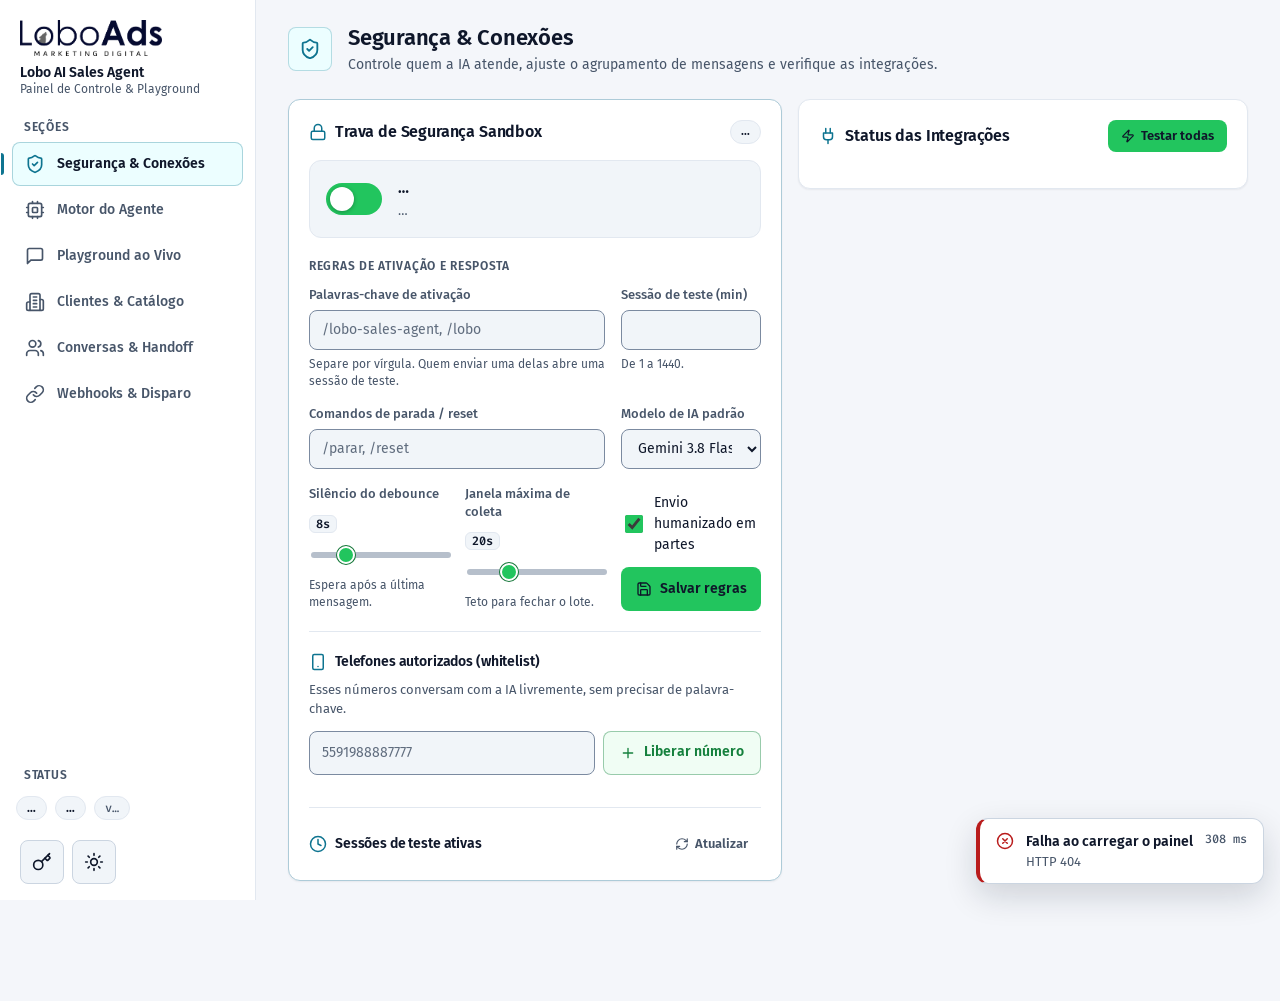
==== commit 3bd1e5bf: "fix(admin): restaura index.html do redesign (sobrescrito por buffer antigo do editor)" ====
--- a/static/admin/index.html
+++ b/static/admin/index.html
@@ -1,6 +1,5 @@
 <!doctype html>
 <html lang="pt-BR" data-theme="dark">
-
 <head>
   <meta charset="utf-8">
   <meta name="viewport" content="width=device-width, initial-scale=1">
@@ -14,365 +13,460 @@
         var t = localStorage.getItem("lobo_theme");
         if (!t) t = window.matchMedia && window.matchMedia("(prefers-color-scheme: light)").matches ? "light" : "dark";
         document.documentElement.setAttribute("data-theme", t);
-      } catch (e) { }
+      } catch (e) {}
     })();
   </script>
-  <link rel="stylesheet" href="/static/admin/app.css?v=0.7.0">
+  <link rel="preconnect" href="https://fonts.googleapis.com">
+  <link rel="preconnect" href="https://fonts.gstatic.com" crossorigin>
+  <link rel="stylesheet" href="https://fonts.googleapis.com/css2?family=Fira+Code:wght@400;500;600&family=Fira+Sans:wght@400;500;600;700&display=swap">
+  <link rel="stylesheet" href="/static/admin/app.css?v=0.8.0">
 </head>
-
 <body>
-  <header class="topbar">
-    <div class="brand">
-      <img class="logo logo-dark" src="/static/assets/loboads-logo-dark.png" alt="LoboAds Marketing Digital">
-      <img class="logo logo-light" src="/static/assets/loboads-logo-light.png" alt="LoboAds Marketing Digital">
-      <div class="brand-text">
-        <strong>Lobo AI Sales Agent</strong>
-        <span class="muted">Painel de Controle &amp; Playground</span>
-      </div>
+  <!-- Sprite de ícones (estilo Lucide, traço 2px). Uso: <svg class="ico"><use href="#i-nome"/></svg> -->
+  <svg xmlns="http://www.w3.org/2000/svg" aria-hidden="true" focusable="false" style="position:absolute;width:0;height:0;overflow:hidden">
+    <symbol id="i-shield" viewBox="0 0 24 24"><path d="M20 13c0 5-3.5 7.5-7.66 8.95a1 1 0 0 1-.67-.01C7.5 20.5 4 18 4 13V6a1 1 0 0 1 1-1c2 0 4.5-1.2 6.24-2.72a1.17 1.17 0 0 1 1.52 0C14.51 3.81 17 5 19 5a1 1 0 0 1 1 1z"/><path d="m9 12 2 2 4-4"/></symbol>
+    <symbol id="i-cpu" viewBox="0 0 24 24"><rect width="16" height="16" x="4" y="4" rx="2"/><rect width="6" height="6" x="9" y="9" rx="1"/><path d="M15 2v2M15 20v2M2 15h2M2 9h2M20 15h2M20 9h2M9 2v2M9 20v2"/></symbol>
+    <symbol id="i-message" viewBox="0 0 24 24"><path d="M21 15a2 2 0 0 1-2 2H7l-4 4V5a2 2 0 0 1 2-2h14a2 2 0 0 1 2 2z"/></symbol>
+    <symbol id="i-message-circle" viewBox="0 0 24 24"><path d="M7.9 20A9 9 0 1 0 4 16.1L2 22Z"/></symbol>
+    <symbol id="i-building" viewBox="0 0 24 24"><path d="M6 22V4a2 2 0 0 1 2-2h8a2 2 0 0 1 2 2v18Z"/><path d="M6 12H4a2 2 0 0 0-2 2v6a2 2 0 0 0 2 2h2"/><path d="M18 9h2a2 2 0 0 1 2 2v9a2 2 0 0 1-2 2h-2"/><path d="M10 6h4M10 10h4M10 14h4M10 18h4"/></symbol>
+    <symbol id="i-users" viewBox="0 0 24 24"><path d="M16 21v-2a4 4 0 0 0-4-4H6a4 4 0 0 0-4 4v2"/><circle cx="9" cy="7" r="4"/><path d="M22 21v-2a4 4 0 0 0-3-3.87M16 3.13a4 4 0 0 1 0 7.75"/></symbol>
+    <symbol id="i-user" viewBox="0 0 24 24"><path d="M19 21v-2a4 4 0 0 0-4-4H9a4 4 0 0 0-4 4v2"/><circle cx="12" cy="7" r="4"/></symbol>
+    <symbol id="i-link" viewBox="0 0 24 24"><path d="M10 13a5 5 0 0 0 7.54.54l3-3a5 5 0 0 0-7.07-7.07l-1.72 1.71"/><path d="M14 11a5 5 0 0 0-7.54-.54l-3 3a5 5 0 0 0 7.07 7.07l1.71-1.71"/></symbol>
+    <symbol id="i-key" viewBox="0 0 24 24"><path d="m15.5 7.5 2.3 2.3a1 1 0 0 0 1.4 0l2.1-2.1a1 1 0 0 0 0-1.4L19 4"/><path d="m21 2-9.6 9.6"/><circle cx="7.5" cy="15.5" r="5.5"/></symbol>
+    <symbol id="i-sun" viewBox="0 0 24 24"><circle cx="12" cy="12" r="4"/><path d="M12 2v2M12 20v2M4.93 4.93l1.41 1.41M17.66 17.66l1.41 1.41M2 12h2M20 12h2M6.34 17.66l-1.41 1.41M19.07 4.93l-1.41 1.41"/></symbol>
+    <symbol id="i-moon" viewBox="0 0 24 24"><path d="M12 3a6 6 0 0 0 9 9 9 9 0 1 1-9-9Z"/></symbol>
+    <symbol id="i-lock" viewBox="0 0 24 24"><rect width="18" height="11" x="3" y="11" rx="2" ry="2"/><path d="M7 11V7a5 5 0 0 1 10 0v4"/></symbol>
+    <symbol id="i-clock" viewBox="0 0 24 24"><circle cx="12" cy="12" r="10"/><path d="M12 6v6l4 2"/></symbol>
+    <symbol id="i-refresh" viewBox="0 0 24 24"><path d="M3 12a9 9 0 0 1 9-9 9.75 9.75 0 0 1 6.74 2.74L21 8"/><path d="M21 3v5h-5"/><path d="M21 12a9 9 0 0 1-9 9 9.75 9.75 0 0 1-6.74-2.74L3 16"/><path d="M8 16H3v5"/></symbol>
+    <symbol id="i-rotate-ccw" viewBox="0 0 24 24"><path d="M3 12a9 9 0 1 0 9-9 9.75 9.75 0 0 0-6.74 2.74L3 8"/><path d="M3 3v5h5"/></symbol>
+    <symbol id="i-history" viewBox="0 0 24 24"><path d="M3 12a9 9 0 1 0 9-9 9.75 9.75 0 0 0-6.74 2.74L3 8"/><path d="M3 3v5h5"/><path d="M12 7v5l4 2"/></symbol>
+    <symbol id="i-save" viewBox="0 0 24 24"><path d="M15.2 3a2 2 0 0 1 1.4.6l3.8 3.8a2 2 0 0 1 .6 1.4V19a2 2 0 0 1-2 2H5a2 2 0 0 1-2-2V5a2 2 0 0 1 2-2z"/><path d="M17 21v-7a1 1 0 0 0-1-1H8a1 1 0 0 0-1 1v7"/><path d="M7 3v4a1 1 0 0 0 1 1h7"/></symbol>
+    <symbol id="i-smartphone" viewBox="0 0 24 24"><rect width="14" height="20" x="5" y="2" rx="2" ry="2"/><path d="M12 18h.01"/></symbol>
+    <symbol id="i-plus" viewBox="0 0 24 24"><path d="M5 12h14M12 5v14"/></symbol>
+    <symbol id="i-zap" viewBox="0 0 24 24"><path d="M4 14a1 1 0 0 1-.78-1.63l9.9-10.2a.5.5 0 0 1 .86.46l-1.92 6.02A1 1 0 0 0 13 10h7a1 1 0 0 1 .78 1.63l-9.9 10.2a.5.5 0 0 1-.86-.46l1.92-6.02A1 1 0 0 0 11 14z"/></symbol>
+    <symbol id="i-plug" viewBox="0 0 24 24"><path d="M12 22v-5M9 8V2M15 8V2"/><path d="M18 8v5a4 4 0 0 1-4 4h-4a4 4 0 0 1-4-4V8Z"/></symbol>
+    <symbol id="i-trash" viewBox="0 0 24 24"><path d="M3 6h18M19 6v14c0 1-1 2-2 2H7c-1 0-2-1-2-2V6M8 6V4c0-1 1-2 2-2h4c1 0 2 1 2 2v2M10 11v6M14 11v6"/></symbol>
+    <symbol id="i-send" viewBox="0 0 24 24"><path d="M14.536 21.686a.5.5 0 0 0 .937-.024l6.5-19a.496.496 0 0 0-.635-.635l-19 6.5a.5.5 0 0 0-.024.937l7.93 3.18a2 2 0 0 1 1.112 1.11z"/><path d="m21.854 2.147-10.94 10.939"/></symbol>
+    <symbol id="i-activity" viewBox="0 0 24 24"><path d="M22 12h-2.48a2 2 0 0 0-1.93 1.46l-2.35 8.36a.25.25 0 0 1-.48 0L9.24 2.18a.25.25 0 0 0-.48 0l-2.35 8.36A2 2 0 0 1 4.49 12H2"/></symbol>
+    <symbol id="i-x" viewBox="0 0 24 24"><path d="M18 6 6 18M6 6l12 12"/></symbol>
+    <symbol id="i-copy" viewBox="0 0 24 24"><rect width="14" height="14" x="8" y="8" rx="2" ry="2"/><path d="M4 16c-1.1 0-2-.9-2-2V4c0-1.1.9-2 2-2h10c1.1 0 2 .9 2 2"/></symbol>
+    <symbol id="i-pencil" viewBox="0 0 24 24"><path d="M21.174 6.812a1 1 0 0 0-3.986-3.987L3.842 16.174a2 2 0 0 0-.5.83l-1.321 4.352a.5.5 0 0 0 .623.622l4.353-1.32a2 2 0 0 0 .83-.497z"/><path d="m15 5 4 4"/></symbol>
+    <symbol id="i-settings" viewBox="0 0 24 24"><path d="M12.22 2h-.44a2 2 0 0 0-2 2v.18a2 2 0 0 1-1 1.73l-.43.25a2 2 0 0 1-2 0l-.15-.08a2 2 0 0 0-2.73.73l-.22.38a2 2 0 0 0 .73 2.73l.15.1a2 2 0 0 1 1 1.72v.51a2 2 0 0 1-1 1.74l-.15.09a2 2 0 0 0-.73 2.73l.22.38a2 2 0 0 0 2.73.73l.15-.08a2 2 0 0 1 2 0l.43.25a2 2 0 0 1 1 1.73V20a2 2 0 0 0 2 2h.44a2 2 0 0 0 2-2v-.18a2 2 0 0 1 1-1.73l.43-.25a2 2 0 0 1 2 0l.15.08a2 2 0 0 0 2.73-.73l.22-.39a2 2 0 0 0-.73-2.73l-.15-.08a2 2 0 0 1-1-1.74v-.5a2 2 0 0 1 1-1.74l.15-.09a2 2 0 0 0 .73-2.73l-.22-.38a2 2 0 0 0-2.73-.73l-.15.08a2 2 0 0 1-2 0l-.43-.25a2 2 0 0 1-1-1.73V4a2 2 0 0 0-2-2z"/><circle cx="12" cy="12" r="3"/></symbol>
+    <symbol id="i-bag" viewBox="0 0 24 24"><path d="M6 2 3 6v14a2 2 0 0 0 2 2h14a2 2 0 0 0 2-2V6l-3-4Z"/><path d="M3 6h18"/><path d="M16 10a4 4 0 0 1-8 0"/></symbol>
+    <symbol id="i-truck" viewBox="0 0 24 24"><path d="M14 18V6a2 2 0 0 0-2-2H4a2 2 0 0 0-2 2v11a1 1 0 0 0 1 1h2"/><path d="M15 18H9"/><path d="M19 18h2a1 1 0 0 0 1-1v-3.65a1 1 0 0 0-.22-.624l-3.48-4.35A1 1 0 0 0 17.52 8H14"/><circle cx="17" cy="18" r="2"/><circle cx="7" cy="18" r="2"/></symbol>
+    <symbol id="i-store" viewBox="0 0 24 24"><path d="m2 7 4.41-4.41A2 2 0 0 1 7.83 2h8.34a2 2 0 0 1 1.42.59L22 7"/><path d="M4 12v8a2 2 0 0 0 2 2h12a2 2 0 0 0 2-2v-8"/><path d="M15 22v-4a2 2 0 0 0-2-2h-2a2 2 0 0 0-2 2v4"/><path d="M2 7h20"/><path d="M22 7v3a2 2 0 0 1-2 2 2.7 2.7 0 0 1-1.59-.63.7.7 0 0 0-.82 0A2.7 2.7 0 0 1 16 12a2.7 2.7 0 0 1-1.59-.63.7.7 0 0 0-.82 0A2.7 2.7 0 0 1 12 12a2.7 2.7 0 0 1-1.59-.63.7.7 0 0 0-.82 0A2.7 2.7 0 0 1 8 12a2.7 2.7 0 0 1-1.59-.63.7.7 0 0 0-.82 0A2.7 2.7 0 0 1 4 12a2 2 0 0 1-2-2V7"/></symbol>
+    <symbol id="i-calendar" viewBox="0 0 24 24"><path d="M8 2v4M16 2v4"/><rect width="18" height="18" x="3" y="4" rx="2"/><path d="M3 10h18"/></symbol>
+    <symbol id="i-repeat" viewBox="0 0 24 24"><path d="m17 2 4 4-4 4"/><path d="M3 11v-1a4 4 0 0 1 4-4h14"/><path d="m7 22-4-4 4-4"/><path d="M21 13v1a4 4 0 0 1-4 4H3"/></symbol>
+    <symbol id="i-file-text" viewBox="0 0 24 24"><path d="M15 2H6a2 2 0 0 0-2 2v16a2 2 0 0 0 2 2h12a2 2 0 0 0 2-2V7Z"/><path d="M14 2v4a2 2 0 0 0 2 2h4"/><path d="M10 9H8M16 13H8M16 17H8"/></symbol>
+    <symbol id="i-eye" viewBox="0 0 24 24"><path d="M2.062 12.348a1 1 0 0 1 0-.696 10.75 10.75 0 0 1 19.876 0 1 1 0 0 1 0 .696 10.75 10.75 0 0 1-19.876 0"/><circle cx="12" cy="12" r="3"/></symbol>
+    <symbol id="i-alert" viewBox="0 0 24 24"><path d="m21.73 18-8-14a2 2 0 0 0-3.48 0l-8 14A2 2 0 0 0 4 21h16a2 2 0 0 0 1.73-3"/><path d="M12 9v4M12 17h.01"/></symbol>
+    <symbol id="i-info" viewBox="0 0 24 24"><circle cx="12" cy="12" r="10"/><path d="M12 16v-4M12 8h.01"/></symbol>
+    <symbol id="i-check-circle" viewBox="0 0 24 24"><circle cx="12" cy="12" r="10"/><path d="m9 12 2 2 4-4"/></symbol>
+    <symbol id="i-x-circle" viewBox="0 0 24 24"><circle cx="12" cy="12" r="10"/><path d="m15 9-6 6M9 9l6 6"/></symbol>
+    <symbol id="i-pause" viewBox="0 0 24 24"><rect x="14" y="4" width="4" height="16" rx="1"/><rect x="6" y="4" width="4" height="16" rx="1"/></symbol>
+    <symbol id="i-play" viewBox="0 0 24 24"><path d="M6 3 20 12 6 21Z"/></symbol>
+    <symbol id="i-bot" viewBox="0 0 24 24"><path d="M12 8V4H8"/><rect width="16" height="12" x="4" y="8" rx="2"/><path d="M2 14h2M20 14h2M15 13v2M9 13v2"/></symbol>
+    <symbol id="i-wrench" viewBox="0 0 24 24"><path d="M14.7 6.3a1 1 0 0 0 0 1.4l1.6 1.6a1 1 0 0 0 1.4 0l3.77-3.77a6 6 0 0 1-7.94 7.94l-6.91 6.91a2.12 2.12 0 0 1-3-3l6.91-6.91a6 6 0 0 1 7.94-7.94l-3.76 3.76z"/></symbol>
+    <symbol id="i-tag" viewBox="0 0 24 24"><path d="M12.586 2.586A2 2 0 0 0 11.172 2H4a2 2 0 0 0-2 2v7.172a2 2 0 0 0 .586 1.414l8.704 8.704a2.426 2.426 0 0 0 3.42 0l6.58-6.58a2.426 2.426 0 0 0 0-3.42z"/><circle cx="7.5" cy="7.5" r="1"/></symbol>
+    <symbol id="i-list" viewBox="0 0 24 24"><path d="M3 12h.01M3 18h.01M3 6h.01M8 12h13M8 18h13M8 6h13"/></symbol>
+    <symbol id="i-globe" viewBox="0 0 24 24"><circle cx="12" cy="12" r="10"/><path d="M12 2a14.5 14.5 0 0 0 0 20 14.5 14.5 0 0 0 0-20M2 12h20"/></symbol>
+    <symbol id="i-sparkles" viewBox="0 0 24 24"><path d="M9.937 15.5A2 2 0 0 0 8.5 14.063l-6.135-1.582a.5.5 0 0 1 0-.962L8.5 9.936A2 2 0 0 0 9.937 8.5l1.582-6.135a.5.5 0 0 1 .963 0L14.063 8.5A2 2 0 0 0 15.5 9.937l6.135 1.581a.5.5 0 0 1 0 .964L15.5 14.063a2 2 0 0 0-1.437 1.437l-1.582 6.135a.5.5 0 0 1-.963 0z"/></symbol>
+    <symbol id="i-mic" viewBox="0 0 24 24"><path d="M12 2a3 3 0 0 0-3 3v7a3 3 0 0 0 6 0V5a3 3 0 0 0-3-3Z"/><path d="M19 10v2a7 7 0 0 1-14 0v-2"/><path d="M12 19v3"/></symbol>
+    <symbol id="i-phone" viewBox="0 0 24 24"><path d="M13.832 16.568a1 1 0 0 0 1.213-.303l.355-.465A2 2 0 0 1 17 15h3a2 2 0 0 1 2 2v3a2 2 0 0 1-2 2A18 18 0 0 1 2 4a2 2 0 0 1 2-2h3a2 2 0 0 1 2 2v3a2 2 0 0 1-.8 1.6l-.468.351a1 1 0 0 0-.292 1.233 14 14 0 0 0 6.392 6.384"/></symbol>
+    <symbol id="i-workflow" viewBox="0 0 24 24"><rect width="8" height="8" x="3" y="3" rx="2"/><path d="M7 11v4a2 2 0 0 0 2 2h4"/><rect width="8" height="8" x="13" y="13" rx="2"/></symbol>
+    <symbol id="i-gem" viewBox="0 0 24 24"><path d="M6 3h12l4 6-10 13L2 9Z"/><path d="M11 3 8 9l4 13 4-13-3-6"/><path d="M2 9h20"/></symbol>
+    <symbol id="i-hourglass" viewBox="0 0 24 24"><path d="M5 22h14M5 2h14M17 22v-4.172a2 2 0 0 0-.586-1.414L12 12l-4.414 4.414A2 2 0 0 0 7 17.828V22M7 2v4.172a2 2 0 0 0 .586 1.414L12 12l4.414-4.414A2 2 0 0 0 17 6.172V2"/></symbol>
+    <symbol id="i-percent" viewBox="0 0 24 24"><path d="M19 5 5 19"/><circle cx="6.5" cy="6.5" r="2.5"/><circle cx="17.5" cy="17.5" r="2.5"/></symbol>
+    <symbol id="i-messages" viewBox="0 0 24 24"><path d="M14 9a2 2 0 0 1-2 2H6l-4 4V4a2 2 0 0 1 2-2h8a2 2 0 0 1 2 2z"/><path d="M18 9h2a2 2 0 0 1 2 2v11l-4-4h-6a2 2 0 0 1-2-2v-1"/></symbol>
+    <symbol id="i-copy-down" viewBox="0 0 24 24"><path d="M12 3v12"/><path d="m7 10 5 5 5-5"/><path d="M5 21h14"/></symbol>
+    <symbol id="i-upload" viewBox="0 0 24 24"><path d="M12 21V9"/><path d="m17 14-5-5-5 5"/><path d="M5 3h14"/></symbol>
+    <symbol id="i-layers" viewBox="0 0 24 24"><path d="M12.83 2.18a2 2 0 0 0-1.66 0L2.6 6.08a1 1 0 0 0 0 1.83l8.58 3.91a2 2 0 0 0 1.66 0l8.58-3.9a1 1 0 0 0 0-1.83z"/><path d="m22 17.65-9.17 4.16a2 2 0 0 1-1.66 0L2 17.65"/><path d="m22 12.65-9.17 4.16a2 2 0 0 1-1.66 0L2 12.65"/></symbol>
+    <symbol id="i-handshake" viewBox="0 0 24 24"><path d="m11 17 2 2a1 1 0 1 0 3-3"/><path d="m14 14 2.5 2.5a1 1 0 1 0 3-3l-3.88-3.88a3 3 0 0 0-4.24 0l-.88.88a1 1 0 1 1-3-3l2.81-2.81a5.79 5.79 0 0 1 7.06-.87l.47.28a2 2 0 0 0 1.42.25L21 4"/><path d="m21 3 1 11h-2"/><path d="M3 3 2 14l6.5 6.5a1 1 0 1 0 3-3"/><path d="M3 4h8"/></symbol>
+  </svg>
+
+  <a class="skip-link" href="#main">Pular para o conteúdo</a>
+
+  <div class="shell">
+    <aside class="sidebar topbar" aria-label="Navegação do painel">
+      <div class="brand">
+        <img class="logo logo-dark" src="/static/assets/loboads-logo-dark.png" alt="LoboAds Marketing Digital" width="144" height="36">
+        <img class="logo logo-light" src="/static/assets/loboads-logo-light.png" alt="LoboAds Marketing Digital" width="144" height="36">
+        <div class="brand-text">
+          <strong>Lobo AI Sales Agent</strong>
+          <span class="muted">Painel de Controle &amp; Playground</span>
+        </div>
+      </div>
+
+      <div class="topbar-actions">
+        <button id="btn-auth" class="icon-btn" type="button" title="Token de administrador" aria-label="Token de administrador">
+          <svg class="ico" aria-hidden="true"><use href="#i-key"/></svg>
+        </button>
+        <button id="btn-theme" class="icon-btn theme-toggle" type="button" title="Alternar tema claro/escuro" aria-label="Alternar tema claro/escuro">
+          <span class="sun"><svg class="ico" aria-hidden="true"><use href="#i-sun"/></svg></span><span class="moon"><svg class="ico" aria-hidden="true"><use href="#i-moon"/></svg></span>
+        </button>
+      </div>
+
+      <nav class="tabs" aria-label="Seções">
+        <span class="nav-label">Seções</span>
+        <button class="tab active" data-tab="sandbox" type="button"><svg class="ico" aria-hidden="true"><use href="#i-shield"/></svg><span>Segurança &amp; Conexões</span></button>
+        <button class="tab" data-tab="engine" type="button"><svg class="ico" aria-hidden="true"><use href="#i-cpu"/></svg><span>Motor do Agente</span></button>
+        <button class="tab" data-tab="playground" type="button"><svg class="ico" aria-hidden="true"><use href="#i-message"/></svg><span>Playground ao Vivo</span></button>
+        <button class="tab" data-tab="tenants" type="button"><svg class="ico" aria-hidden="true"><use href="#i-building"/></svg><span>Clientes &amp; Catálogo</span></button>
+        <button class="tab" data-tab="conversations" type="button"><svg class="ico" aria-hidden="true"><use href="#i-users"/></svg><span>Conversas &amp; Handoff</span></button>
+        <button class="tab" data-tab="webhooks" type="button"><svg class="ico" aria-hidden="true"><use href="#i-link"/></svg><span>Webhooks &amp; Disparo</span></button>
+      </nav>
+
+      <div class="topbar-status" aria-label="Status do sistema">
+        <span class="nav-label">Status</span>
+        <span id="env-badge" class="badge">…</span>
+        <span id="sandbox-badge" class="badge">…</span>
+        <span id="version-badge" class="badge badge-ghost">v…</span>
+      </div>
+    </aside>
+
+    <div class="content">
+      <div id="auth-warning" class="banner banner-warning hidden" role="alert">
+        <svg class="ico" aria-hidden="true"><use href="#i-alert"/></svg>
+        <div><strong>Painel sem senha.</strong> Qualquer pessoa com o link pode editar preços, abrir o Sandbox e disparar mensagens.
+        Defina <code>ADMIN_TOKEN</code> nas variáveis de ambiente do Easypanel (em produção o painel fica bloqueado sem ele).</div>
+      </div>
+
+      <main id="main" tabindex="-1">
+        <!-- ================================================================ MOTOR GLOBAL DO AGENTE -->
+        <section id="tab-engine" class="pane" aria-labelledby="h-engine">
+          <header class="page-head">
+            <span class="page-head-icon"><svg class="ico" aria-hidden="true"><use href="#i-cpu"/></svg></span>
+            <div class="page-head-text">
+              <h1 id="h-engine">Motor do Agente</h1>
+              <p>Regras globais (Kernel) válidas para todos os clientes e a fila automática de follow-up.</p>
+            </div>
+          </header>
+          <div class="grid grid-engine">
+            <article class="card">
+              <div class="card-head">
+                <h2><svg class="ico" aria-hidden="true"><use href="#i-layers"/></svg>Kernel global do agente (Camada 1)</h2>
+                <span class="chip chip-lock" id="kn-meta">somente leitura</span>
+              </div>
+              <p class="muted small card-desc">Regras que valem para <strong>todos os clientes</strong>: identidade humana, uso correto das ferramentas e anti-alucinação. Ficam no código (versionadas) e não dependem de nenhum cliente. O playbook do segmento (Camada 2) e as instruções da empresa (Camada 3) são editados dentro de cada cliente.</p>
+              <div class="chips" id="kn-blocks"></div>
+              <pre id="kn-text" class="prompt-pre prompt-pre-tall">Carregando…</pre>
+            </article>
+            <article class="card">
+              <div class="card-head">
+                <h2><svg class="ico" aria-hidden="true"><use href="#i-clock"/></svg>Régua de follow-up automática</h2>
+                <span class="chip" id="fu-sched-chip">…</span>
+              </div>
+              <div id="fu-sched-body" class="small"></div>
+              <div class="divider"></div>
+              <div class="row-between"><h3>Próximos toques</h3><button class="btn btn-sm" id="fu-sched-refresh" type="button"><svg class="ico" aria-hidden="true"><use href="#i-refresh"/></svg>Atualizar</button></div>
+              <div id="fu-queue" class="list"></div>
+            </article>
+          </div>
+        </section>
+
+        <!-- ================================================================ ABA 1 -->
+        <section id="tab-sandbox" class="pane active" aria-labelledby="h-sandbox">
+          <header class="page-head">
+            <span class="page-head-icon"><svg class="ico" aria-hidden="true"><use href="#i-shield"/></svg></span>
+            <div class="page-head-text">
+              <h1 id="h-sandbox">Segurança &amp; Conexões</h1>
+              <p>Controle quem a IA atende, ajuste o agrupamento de mensagens e verifique as integrações.</p>
+            </div>
+          </header>
+          <div class="grid grid-sandbox">
+            <article class="card card-hero">
+              <div class="card-head">
+                <h2><svg class="ico" aria-hidden="true"><use href="#i-lock"/></svg>Trava de Segurança Sandbox</h2>
+                <span id="sandbox-state-chip" class="chip">…</span>
+              </div>
+              <label class="big-switch" id="sandbox-switch-wrap">
+                <input type="checkbox" id="sandbox-enabled">
+                <span class="track"><span class="thumb"></span></span>
+                <span class="big-switch-label">
+                  <strong id="sandbox-switch-title">…</strong>
+                  <small id="sandbox-switch-sub" class="muted">…</small>
+                </span>
+              </label>
+              <div id="sandbox-forced" class="notice notice-info hidden">
+                <svg class="ico" aria-hidden="true"><use href="#i-lock"/></svg>
+                Ambiente <code id="sandbox-env"></code>: a trava fica <strong>sempre ativa</strong> fora de produção, independente do switch.
+              </div>
+
+              <h3 class="group-title">Regras de ativação e resposta</h3>
+              <div class="form-grid cols-3">
+                <label class="field span-2">
+                  <span>Palavras-chave de ativação</span>
+                  <input id="sandbox-triggers" placeholder="/lobo-sales-agent, /lobo">
+                  <small class="hint">Separe por vírgula. Quem enviar uma delas abre uma sessão de teste.</small>
+                </label>
+                <label class="field">
+                  <span>Sessão de teste (min)</span>
+                  <input id="sandbox-ttl" type="number" min="1" max="1440">
+                  <small class="hint">De 1 a 1440.</small>
+                </label>
+                <label class="field span-2">
+                  <span>Comandos de parada / reset</span>
+                  <input id="sandbox-stops" placeholder="/parar, /reset">
+                </label>
+                <label class="field">
+                  <span>Modelo de IA padrão</span>
+                  <select id="sandbox-llm-model">
+                    <option value="gemini-3.8-flash">Gemini 3.8 Flash (padrão, ultra-rápido)</option>
+                    <option value="gemini-2.5-pro">Gemini 2.5 Pro (raciocínio profundo)</option>
+                    <option value="gemini-3-pro">Gemini 3 Pro (negociação avançada)</option>
+                    <option value="gemini-4-argon">Gemini 4 Argon (máxima conversão)</option>
+                    <option value="gpt-4o">GPT-4o (fallback OpenAI Pro)</option>
+                    <option value="gpt-4o-mini">GPT-4o Mini (fallback OpenAI rápido)</option>
+                  </select>
+                </label>
+                <label class="field">
+                  <span class="row-between"><span>Silêncio do debounce</span><strong id="sandbox-silence-val" class="mono num-badge">8s</strong></span>
+                  <input id="sandbox-silence" type="range" min="2" max="30" step="1" value="8">
+                  <small class="hint">Espera após a última mensagem.</small>
+                </label>
+                <label class="field">
+                  <span class="row-between"><span>Janela máxima de coleta</span><strong id="sandbox-max-window-val" class="mono num-badge">20s</strong></span>
+                  <input id="sandbox-max-window" type="range" min="5" max="60" step="1" value="20">
+                  <small class="hint">Teto para fechar o lote.</small>
+                </label>
+                <div class="field field-action">
+                  <label class="check">
+                    <input type="checkbox" id="sandbox-split-messages" checked>
+                    <span>Envio humanizado em partes</span>
+                  </label>
+                  <button class="btn btn-primary" id="btn-save-sandbox" type="button"><svg class="ico" aria-hidden="true"><use href="#i-save"/></svg>Salvar regras</button>
+                </div>
+              </div>
+
+              <div class="divider"></div>
+              <h3><svg class="ico" aria-hidden="true"><use href="#i-smartphone"/></svg>Telefones autorizados (whitelist)</h3>
+              <p class="muted small">Esses números conversam com a IA livremente, sem precisar de palavra-chave.</p>
+              <form class="inline-form" id="form-phone">
+                <label class="sr-only" for="sandbox-phone">Telefone para liberar (DDI + DDD + número)</label>
+                <input id="sandbox-phone" inputmode="numeric" placeholder="5591988887777" autocomplete="off">
+                <button class="btn btn-success" type="submit"><svg class="ico" aria-hidden="true"><use href="#i-plus"/></svg>Liberar número</button>
+              </form>
+              <div id="sandbox-phones" class="chips"></div>
+
+              <div class="divider"></div>
+              <div class="row-between">
+                <h3><svg class="ico" aria-hidden="true"><use href="#i-clock"/></svg>Sessões de teste ativas</h3>
+                <button class="btn btn-ghost btn-sm" id="btn-refresh-sandbox" type="button"><svg class="ico" aria-hidden="true"><use href="#i-refresh"/></svg>Atualizar</button>
+              </div>
+              <div id="sandbox-sessions" class="list"></div>
+            </article>
+
+            <article class="card">
+              <div class="card-head">
+                <h2><svg class="ico" aria-hidden="true"><use href="#i-plug"/></svg>Status das Integrações</h2>
+                <button class="btn btn-primary btn-sm" id="btn-test-all" type="button"><svg class="ico" aria-hidden="true"><use href="#i-zap"/></svg>Testar todas</button>
+              </div>
+              <div id="integrations" class="integrations"></div>
+            </article>
+          </div>
+        </section>
+
+        <!-- ================================================================ ABA 2 -->
+        <section id="tab-playground" class="pane" aria-labelledby="h-playground">
+          <header class="page-head">
+            <span class="page-head-icon"><svg class="ico" aria-hidden="true"><use href="#i-message"/></svg></span>
+            <div class="page-head-text">
+              <h1 id="h-playground">Playground ao Vivo</h1>
+              <p>Simule conversas de WhatsApp e inspecione cada turno do agente, sem afetar clientes reais.</p>
+            </div>
+          </header>
+          <div class="grid grid-playground">
+            <article class="card phone-card">
+              <div class="form-grid cols-4 compact">
+                <label class="field"><span>Cliente</span><select id="pg-tenant" class="tenant-select"></select></label>
+                <label class="field"><span>Motor</span>
+                  <select id="pg-engine">
+                    <option value="deterministic">Determinístico (offline)</option>
+                    <option value="gemini">Gemini (Live API)</option>
+                  </select>
+                </label>
+                <label class="field"><span>Nome do lead</span><input id="pg-name" value="Lead Playground"></label>
+                <label class="field"><span>Telefone</span><input id="pg-phone" value="5591900000001" inputmode="numeric"></label>
+              </div>
+              <div class="scenarios" role="group" aria-label="Cenários prontos">
+                <span class="scenarios-label">Cenários prontos</span>
+                <button class="btn btn-chip" data-scenario="mattress" type="button"><svg class="ico" aria-hidden="true"><use href="#i-messages"/></svg>3 mensagens (Colchão + Belém)</button>
+                <button class="btn btn-chip" data-scenario="booking" type="button"><svg class="ico" aria-hidden="true"><use href="#i-calendar"/></svg>Agendamento de visita</button>
+                <button class="btn btn-chip" data-scenario="discount" type="button"><svg class="ico" aria-hidden="true"><use href="#i-percent"/></svg>Desconto alto (handoff)</button>
+                <button class="btn btn-chip" data-scenario="emergency" type="button"><svg class="ico" aria-hidden="true"><use href="#i-alert"/></svg>Emergência CVV 188 (Vizzu)</button>
+              </div>
+              <div class="wa">
+                <div class="wa-head">
+                  <div class="wa-avatar" aria-hidden="true"><svg class="ico" aria-hidden="true"><use href="#i-bot"/></svg></div>
+                  <div><strong id="pg-chat-title">…</strong><small id="pg-chat-sub" class="muted">online</small></div>
+                  <button class="btn btn-ghost btn-sm wa-reset" id="btn-pg-reset" type="button" title="Limpar e resetar conversa"><svg class="ico" aria-hidden="true"><use href="#i-trash"/></svg>Limpar</button>
+                </div>
+                <div class="wa-body" id="pg-chat" aria-live="polite"></div>
+                <div class="debounce" id="pg-debounce">
+                  <svg class="ico" aria-hidden="true"><use href="#i-hourglass"/></svg>
+                  <div class="debounce-bar"><span id="pg-debounce-fill"></span></div>
+                  <small id="pg-debounce-label">Buffer de debounce</small>
+                  <button class="btn btn-sm btn-primary" id="btn-pg-flush" type="button">Enviar lote agora</button>
+                </div>
+                <form class="wa-compose" id="pg-form">
+                  <label class="sr-only" for="pg-input">Mensagem do lead</label>
+                  <input id="pg-input" placeholder="Digite como o lead… (envie várias seguidas!)" autocomplete="off">
+                  <button class="wa-send" type="submit" aria-label="Enviar"><svg class="ico" aria-hidden="true"><use href="#i-send"/></svg></button>
+                </form>
+                <div class="wa-options">
+                  <label class="check"><input type="checkbox" id="pg-immediate"> Lote imediato (sem debounce)</label>
+                  <label class="check">Silêncio <input id="pg-silence" type="number" min="1" max="30" step="0.5" value="4"> s</label>
+                </div>
+              </div>
+            </article>
+
+            <article class="card xray">
+              <div class="card-head"><h2><svg class="ico" aria-hidden="true"><use href="#i-activity"/></svg>Raio-X do Turno</h2><span id="xray-status" class="chip">aguardando</span></div>
+              <div id="xray" class="xray-body">
+                <div class="empty"><svg class="ico ico-lg" aria-hidden="true"><use href="#i-activity"/></svg>Envie mensagens no simulador para ver estágio do LangGraph, intenção do JEV, ferramentas executadas (argumentos + JSON) e atributos extraídos.</div>
+              </div>
+            </article>
+          </div>
+        </section>
+
+        <!-- ================================================================ ABA 3 -->
+        <section id="tab-tenants" class="pane" aria-labelledby="h-tenants">
+          <header class="page-head">
+            <span class="page-head-icon"><svg class="ico" aria-hidden="true"><use href="#i-building"/></svg></span>
+            <div class="page-head-text">
+              <h1 id="h-tenants">Clientes &amp; Catálogo</h1>
+              <p>Plano, prompt (camadas 2 e 3), follow-up, catálogo, entregas e agenda de cada cliente.</p>
+            </div>
+          </header>
+          <div class="toolbar toolbar-card">
+            <label class="field inline"><span>Cliente</span><select id="tn-select" class="tenant-select"></select></label>
+            <button class="btn btn-success" id="btn-tn-new" type="button"><svg class="ico" aria-hidden="true"><use href="#i-plus"/></svg>Novo cliente</button>
+            <button class="btn btn-ghost" id="btn-tn-reload" type="button"><svg class="ico" aria-hidden="true"><use href="#i-refresh"/></svg>Recarregar</button>
+            <span class="spacer"></span>
+            <label class="check"><input type="checkbox" id="tn-json-mode"> Editor JSON avançado</label>
+          </div>
+          <div id="tn-editor"></div>
+          <div class="savebar" id="tn-savebar">
+            <span id="tn-dirty" class="muted" role="status">Sem alterações pendentes</span>
+            <span class="spacer"></span>
+            <button class="btn btn-ghost" id="btn-tn-discard" type="button">Descartar</button>
+            <button class="btn btn-primary btn-lg" id="btn-tn-save" type="button"><svg class="ico" aria-hidden="true"><use href="#i-save"/></svg>Salvar e aplicar</button>
+          </div>
+        </section>
+
+        <!-- ================================================================ ABA 4 -->
+        <section id="tab-conversations" class="pane" aria-labelledby="h-conversations">
+          <header class="page-head">
+            <span class="page-head-icon"><svg class="ico" aria-hidden="true"><use href="#i-users"/></svg></span>
+            <div class="page-head-text">
+              <h1 id="h-conversations">Conversas &amp; Handoff</h1>
+              <p>Acompanhe conversas reais, pause ou reative a IA e resete memórias de contatos.</p>
+            </div>
+          </header>
+          <div class="toolbar toolbar-card">
+            <label class="field inline"><span>Cliente</span><select id="cv-tenant"><option value="">Todos</option></select></label>
+            <button class="btn btn-ghost" id="btn-cv-refresh" type="button"><svg class="ico" aria-hidden="true"><use href="#i-refresh"/></svg>Atualizar</button>
+            <label class="check"><input type="checkbox" id="cv-auto" checked> Atualizar a cada 10s</label>
+            <span class="spacer"></span>
+            <span id="cv-counter" class="muted small mono" role="status"></span>
+          </div>
+          <div id="cv-list" class="conversations"></div>
+        </section>
+
+        <!-- ================================================================ ABA 5 -->
+        <section id="tab-webhooks" class="pane" aria-labelledby="h-webhooks">
+          <header class="page-head">
+            <span class="page-head-icon"><svg class="ico" aria-hidden="true"><use href="#i-link"/></svg></span>
+            <div class="page-head-text">
+              <h1 id="h-webhooks">Webhooks &amp; Disparo</h1>
+              <p>URLs para configurar no WAHA/AstraCalls e teste de envio real pelo gateway.</p>
+            </div>
+          </header>
+          <div class="grid grid-webhooks">
+            <article class="card span-all">
+              <div class="card-head"><h2><svg class="ico" aria-hidden="true"><use href="#i-link"/></svg>URLs de Webhook</h2><small class="muted mono" id="wh-base"></small></div>
+              <div class="table-wrap"><table class="table" id="wh-table"></table></div>
+            </article>
+            <article class="card">
+              <div class="card-head"><h2><svg class="ico" aria-hidden="true"><use href="#i-smartphone"/></svg>Teste rápido no celular</h2></div>
+              <ol class="steps">
+                <li>Configure no WAHA/AstraCalls a URL do cliente acima (evento <code>message</code>; opcional <code>message.any</code> para detectar o atendente).</li>
+                <li>De qualquer celular, envie <code id="wh-trigger-example">/lobo-sales-agent Olá</code> para o número conectado — isso libera uma sessão de teste de <strong id="wh-ttl">30</strong> min só para aquele contato.</li>
+                <li>Ou libere seu número em <a href="#sandbox" data-goto-tab="sandbox">Segurança &amp; Conexões</a> (whitelist). Para recomeçar do zero, envie <code>/reset</code>.</li>
+              </ol>
+              <div class="notice notice-info"><svg class="ico" aria-hidden="true"><use href="#i-lock"/></svg>Mensagens normais de clientes reais são <strong>ignoradas em silêncio</strong> enquanto o Sandbox estiver ativo.</div>
+            </article>
+            <article class="card">
+              <div class="card-head"><h2><svg class="ico" aria-hidden="true"><use href="#i-send"/></svg>Testar envio via Gateway</h2></div>
+              <form id="form-send" class="form-grid cols-2">
+                <label class="field"><span>Cliente</span><select id="ts-tenant" class="tenant-select"></select></label>
+                <label class="field"><span>Provedor</span>
+                  <select id="ts-provider"><option value="waha">WAHA</option><option value="astracalls">AstraCalls</option></select>
+                </label>
+                <label class="field"><span>Sessão</span><input id="ts-session" placeholder="padrão do cliente"></label>
+                <label class="field"><span>Telefone de destino <span class="req" aria-hidden="true">*</span></span><input id="ts-phone" inputmode="numeric" placeholder="5591988887777" required></label>
+                <label class="field span-2"><span>Mensagem</span><textarea id="ts-text" rows="3" maxlength="1000">✅ Teste de envio do painel Lobo AI Sales Agent.</textarea><small class="hint">Máximo de 1000 caracteres. A mensagem é enviada de verdade.</small></label>
+                <div class="field span-2 row-between form-foot">
+                  <span id="ts-result" class="muted small" role="status"></span>
+                  <button class="btn btn-primary" type="submit"><svg class="ico" aria-hidden="true"><use href="#i-send"/></svg>Enviar mensagem real</button>
+                </div>
+              </form>
+            </article>
+          </div>
+        </section>
+      </main>
     </div>
-    <div class="topbar-status">
-      <span id="env-badge" class="badge">…</span>
-      <span id="sandbox-badge" class="badge">…</span>
-      <span id="version-badge" class="badge badge-ghost">v…</span>
-    </div>
-    <div class="topbar-actions">
-      <button id="btn-auth" class="icon-btn" title="Token de administrador"
-        aria-label="Token de administrador">🔑</button>
-      <button id="btn-theme" class="icon-btn theme-toggle" title="Alternar tema claro/escuro"
-        aria-label="Alternar tema">
-        <span class="sun">☀️</span><span class="moon">🌙</span>
-      </button>
-    </div>
-  </header>
-
-  <div id="auth-warning" class="banner banner-warning hidden">
-    ⚠️ <strong>Painel sem senha.</strong> Qualquer pessoa com o link pode editar preços, abrir o Sandbox e disparar
-    mensagens.
-    Defina <code>ADMIN_TOKEN</code> nas variáveis de ambiente do Easypanel (em produção o painel fica bloqueado sem
-    ele).
   </div>
 
-  <nav class="tabs" role="tablist">
-    <button class="tab active" data-tab="sandbox" role="tab">🛡️ <span>Segurança &amp; Conexões</span></button>
-    <button class="tab" data-tab="engine" role="tab">🧠 <span>Motor do Agente</span></button>
-    <button class="tab" data-tab="playground" role="tab">💬 <span>Playground ao Vivo</span></button>
-    <button class="tab" data-tab="tenants" role="tab">🏢 <span>Clientes &amp; Catálogo</span></button>
-    <button class="tab" data-tab="conversations" role="tab">🤝 <span>Conversas &amp; Handoff</span></button>
-    <button class="tab" data-tab="webhooks" role="tab">🔗 <span>Webhooks &amp; Disparo</span></button>
-  </nav>
-
-  <main>
-    <!-- ================================================================ MOTOR GLOBAL DO AGENTE -->
-    <section id="tab-engine" class="pane">
-      <div class="grid grid-engine">
-        <article class="card">
-          <div class="card-head">
-            <h2>🔒 Kernel global do agente (Camada 1)</h2>
-            <span class="chip chip-lock" id="kn-meta">somente leitura</span>
-          </div>
-          <p class="muted small">Regras que valem para <strong>todos os clientes</strong>: identidade humana, uso
-            correto das ferramentas e anti-alucinação. Ficam no código (versionadas) e não dependem de nenhum cliente. O
-            playbook do segmento (Camada 2) e as instruções da empresa (Camada 3) são editados dentro de cada cliente.
-          </p>
-          <div class="chips" id="kn-blocks"></div>
-          <pre id="kn-text" class="prompt-pre prompt-pre-tall">Carregando…</pre>
-        </article>
-        <article class="card">
-          <div class="card-head">
-            <h2>⏰ Régua de follow-up automática</h2>
-            <span class="chip" id="fu-sched-chip">…</span>
-          </div>
-          <div id="fu-sched-body" class="small"></div>
-          <div class="divider"></div>
-          <div class="row-between">
-            <h3>Próximos toques</h3><button class="btn btn-sm" id="fu-sched-refresh">↻ Atualizar</button>
-          </div>
-          <div id="fu-queue" class="list"></div>
-        </article>
-      </div>
-    </section>
-    <!-- ================================================================ ABA 1 -->
-    <section id="tab-sandbox" class="pane active">
-      <div class="grid grid-sandbox">
-        <article class="card card-hero">
-          <div class="card-head">
-            <h2>Trava de Segurança Sandbox</h2>
-            <span id="sandbox-state-chip" class="chip">…</span>
-          </div>
-          <label class="big-switch" id="sandbox-switch-wrap">
-            <input type="checkbox" id="sandbox-enabled">
-            <span class="track"><span class="thumb"></span></span>
-            <span class="big-switch-label">
-              <strong id="sandbox-switch-title">…</strong>
-              <small id="sandbox-switch-sub" class="muted">…</small>
-            </span>
-          </label>
-          <div id="sandbox-forced" class="notice notice-info hidden">
-            🔒 Ambiente <code id="sandbox-env"></code>: a trava fica <strong>sempre ativa</strong> fora de produção,
-            independente do switch.
-          </div>
-
-          <div class="form-grid cols-3">
-            <label class="field span-2">
-              <span>Palavras-chave de ativação</span>
-              <input id="sandbox-triggers" placeholder="/lobo-sales-agent, /lobo">
-            </label>
-            <label class="field">
-              <span>Sessão de teste (min)</span>
-              <input id="sandbox-ttl" type="number" min="1" max="1440">
-            </label>
-            <label class="field span-2">
-              <span>Comandos de parada / reset</span>
-              <input id="sandbox-stops" placeholder="/parar, /reset">
-            </label>
-            <label class="field">
-              <span>Modelo de IA Padrão (Flash vs. Pro)</span>
-              <select id="sandbox-llm-model">
-                <option value="gemini-3.8-flash">⚡ Gemini 3.8 Flash (Padrão: ultra-rápido)</option>
-                <option value="gemini-2.5-pro">🧠 Gemini 2.5 Pro (Raciocínio profundo)</option>
-                <option value="gemini-3-pro">🧠 Gemini 3 Pro (Negociação avançada)</option>
-                <option value="gemini-4-argon">🚀 Gemini 4 Argon (Máxima conversão)</option>
-                <option value="gpt-4o">🤖 GPT-4o (Fallback OpenAI Pro)</option>
-                <option value="gpt-4o-mini">⚡ GPT-4o Mini (Fallback OpenAI Rápido)</option>
-              </select>
-            </label>
-            <label class="field">
-              <span class="row-between"><span>Tempo de Silêncio do Debounce</span><strong id="sandbox-silence-val"
-                  class="mono">8s</strong></span>
-              <input id="sandbox-silence" type="range" min="2" max="30" step="1" value="8">
-            </label>
-            <label class="field">
-              <span class="row-between"><span>Janela Máxima de Coleta</span><strong id="sandbox-max-window-val"
-                  class="mono">20s</strong></span>
-              <input id="sandbox-max-window" type="range" min="5" max="60" step="1" value="20">
-            </label>
-            <div class="field field-action">
-              <label class="check" style="margin-bottom:6px">
-                <input type="checkbox" id="sandbox-split-messages" checked>
-                <span>Ativar Envio Humanizado em Partes</span>
-              </label>
-              <button class="btn btn-primary" id="btn-save-sandbox">💾 Salvar regras</button>
-            </div>
-          </div>
-
-          <div class="divider"></div>
-          <h3>📱 Telefones autorizados (whitelist)</h3>
-          <p class="muted small">Esses números conversam com a IA livremente, sem precisar de palavra-chave.</p>
-          <form class="inline-form" id="form-phone">
-            <input id="sandbox-phone" inputmode="numeric" placeholder="5591988887777" autocomplete="off">
-            <button class="btn btn-success" type="submit">+ Liberar Meu Número</button>
-          </form>
-          <div id="sandbox-phones" class="chips"></div>
-
-          <div class="divider"></div>
-          <div class="row-between">
-            <h3>⏱️ Sessões de teste ativas</h3>
-            <button class="btn btn-ghost btn-sm" id="btn-refresh-sandbox">↻ Atualizar</button>
-          </div>
-          <div id="sandbox-sessions" class="list"></div>
-        </article>
-
-        <article class="card">
-          <div class="card-head">
-            <h2>Status das Integrações</h2>
-            <button class="btn btn-primary btn-sm" id="btn-test-all">⚡ Testar Todas</button>
-          </div>
-          <div id="integrations" class="integrations"></div>
-        </article>
-      </div>
-    </section>
-
-    <!-- ================================================================ ABA 2 -->
-    <section id="tab-playground" class="pane">
-      <div class="grid grid-playground">
-        <article class="card phone-card">
-          <div class="form-grid cols-4 compact">
-            <label class="field"><span>Cliente</span><select id="pg-tenant" class="tenant-select"></select></label>
-            <label class="field"><span>Motor</span>
-              <select id="pg-engine">
-                <option value="deterministic">⚡ Determinístico (offline)</option>
-                <option value="gemini">✨ Gemini (Live API)</option>
-              </select>
-            </label>
-            <label class="field"><span>Nome do lead</span><input id="pg-name" value="Lead Playground"></label>
-            <label class="field"><span>Telefone</span><input id="pg-phone" value="5591900000001"
-                inputmode="numeric"></label>
-          </div>
-          <div class="scenarios">
-            <button class="btn btn-chip" data-scenario="mattress">🛏️ 3 Mensagens (Colchão + Belém)</button>
-            <button class="btn btn-chip" data-scenario="booking">📅 Agendamento de Visita</button>
-            <button class="btn btn-chip" data-scenario="discount">💸 Desconto Alto (Handoff)</button>
-            <button class="btn btn-chip" data-scenario="emergency">🚨 Emergência CVV 188 (Vizzu)</button>
-          </div>
-          <div class="wa">
-            <div class="wa-head">
-              <div class="wa-avatar">🐺</div>
-              <div><strong id="pg-chat-title">…</strong><small id="pg-chat-sub" class="muted">online</small></div>
-              <button class="btn btn-ghost btn-sm wa-reset" id="btn-pg-reset" title="Limpar e resetar conversa">🗑️
-                Limpar</button>
-            </div>
-            <div class="wa-body" id="pg-chat"></div>
-            <div class="debounce" id="pg-debounce">
-              <div class="debounce-bar"><span id="pg-debounce-fill"></span></div>
-              <small id="pg-debounce-label">⏳ Buffer de debounce</small>
-              <button class="btn btn-sm btn-primary" id="btn-pg-flush">Enviar lote agora</button>
-            </div>
-            <form class="wa-compose" id="pg-form">
-              <input id="pg-input" placeholder="Digite como o lead… (envie várias seguidas!)" autocomplete="off">
-              <button class="wa-send" type="submit" aria-label="Enviar">➤</button>
-            </form>
-            <div class="wa-options">
-              <label class="check"><input type="checkbox" id="pg-immediate"> Lote imediato (sem debounce)</label>
-              <label class="check">Silêncio <input id="pg-silence" type="number" min="1" max="30" step="0.5" value="4">
-                s</label>
-            </div>
-          </div>
-        </article>
-
-        <article class="card xray">
-          <div class="card-head">
-            <h2>🩻 Raio-X do Turno</h2><span id="xray-status" class="chip">aguardando</span>
-          </div>
-          <div id="xray" class="xray-body">
-            <div class="empty">Envie mensagens no simulador para ver estágio do LangGraph, intenção do JEV, ferramentas
-              executadas (argumentos + JSON) e atributos extraídos.</div>
-          </div>
-        </article>
-      </div>
-    </section>
-
-    <!-- ================================================================ ABA 3 -->
-    <section id="tab-tenants" class="pane">
-      <div class="toolbar">
-        <label class="field inline"><span>Cliente</span><select id="tn-select" class="tenant-select"></select></label>
-        <button class="btn btn-success" id="btn-tn-new">+ Criar Novo Cliente</button>
-        <button class="btn btn-ghost" id="btn-tn-reload">↻ Recarregar</button>
-        <span class="spacer"></span>
-        <label class="check"><input type="checkbox" id="tn-json-mode"> Editor JSON avançado</label>
-      </div>
-      <div id="tn-editor"></div>
-      <div class="savebar" id="tn-savebar">
-        <span id="tn-dirty" class="muted">Sem alterações pendentes</span>
-        <span class="spacer"></span>
-        <button class="btn btn-ghost" id="btn-tn-discard">Descartar</button>
-        <button class="btn btn-primary btn-lg" id="btn-tn-save">💾 Salvar e Aplicar Imediatamente</button>
-      </div>
-    </section>
-
-    <!-- ================================================================ ABA 4 -->
-    <section id="tab-conversations" class="pane">
-      <div class="toolbar">
-        <label class="field inline"><span>Cliente</span><select id="cv-tenant">
-            <option value="">Todos</option>
-          </select></label>
-        <button class="btn btn-ghost" id="btn-cv-refresh">↻ Atualizar</button>
-        <label class="check"><input type="checkbox" id="cv-auto" checked> Atualizar a cada 10s</label>
-        <span class="spacer"></span>
-        <span id="cv-counter" class="muted small"></span>
-      </div>
-      <div id="cv-list" class="conversations"></div>
-    </section>
-
-    <!-- ================================================================ ABA 5 -->
-    <section id="tab-webhooks" class="pane">
-      <div class="grid grid-webhooks">
-        <article class="card span-all">
-          <div class="card-head">
-            <h2>URLs de Webhook</h2><small class="muted" id="wh-base"></small>
-          </div>
-          <div class="table-wrap">
-            <table class="table" id="wh-table"></table>
-          </div>
-        </article>
-        <article class="card">
-          <h2>📲 Teste rápido no celular</h2>
-          <ol class="steps">
-            <li>Configure no WAHA/AstraCalls a URL do cliente acima (evento <code>message</code>; opcional
-              <code>message.any</code> para detectar o atendente).</li>
-            <li>De qualquer celular, envie <code id="wh-trigger-example">/lobo-sales-agent Olá</code> para o número
-              conectado — isso libera uma sessão de teste de <strong id="wh-ttl">30</strong> min só para aquele contato.
-            </li>
-            <li>Ou libere seu número na Aba 🛡️ (whitelist). Para recomeçar do zero, envie <code>/reset</code>.</li>
-          </ol>
-          <div class="notice notice-info">🔒 Mensagens normais de clientes reais são <strong>ignoradas em
-              silêncio</strong> enquanto o Sandbox estiver ativo.</div>
-        </article>
-        <article class="card">
-          <h2>🚀 Testar envio via Gateway</h2>
-          <form id="form-send" class="form-grid cols-2">
-            <label class="field"><span>Cliente</span><select id="ts-tenant" class="tenant-select"></select></label>
-            <label class="field"><span>Provedor</span>
-              <select id="ts-provider">
-                <option value="waha">WAHA</option>
-                <option value="astracalls">AstraCalls</option>
-              </select>
-            </label>
-            <label class="field"><span>Sessão</span><input id="ts-session" placeholder="padrão do cliente"></label>
-            <label class="field"><span>Telefone de destino</span><input id="ts-phone" inputmode="numeric"
-                placeholder="5591988887777" required></label>
-            <label class="field span-2"><span>Mensagem</span><textarea id="ts-text" rows="3"
-                maxlength="1000">✅ Teste de envio do painel Lobo AI Sales Agent.</textarea></label>
-            <div class="field span-2 row-between">
-              <span id="ts-result" class="muted small"></span>
-              <button class="btn btn-primary" type="submit">Enviar mensagem real</button>
-            </div>
-          </form>
-        </article>
-      </div>
-    </section>
-  </main>
-
   <!-- Modal: item do catálogo -->
-  <dialog id="dlg-item" class="modal">
+  <dialog id="dlg-item" class="modal" aria-labelledby="dlg-item-title">
     <form method="dialog" id="form-item" class="modal-body">
-      <div class="card-head">
-        <h2 id="dlg-item-title">Produto / Serviço</h2><button class="icon-btn" value="cancel" formnovalidate
-          aria-label="Fechar">✕</button>
-      </div>
-      <div class="form-grid cols-3">
-        <label class="field"><span>Código (item_id)</span><input name="item_id" required maxlength="64"></label>
-        <label class="field span-2"><span>Nome</span><input name="name" required></label>
-        <label class="field"><span>Categoria</span><input name="category" required
-            placeholder="colchao, servico…"></label>
-        <label class="field span-2"><span>Tags (separadas por vírgula)</span><input name="tags"></label>
-        <label class="field span-3"><span>Descrição</span><textarea name="description" rows="2"></textarea></label>
-        <label class="field span-3"><span>Atributos (um por linha: chave: valor)</span><textarea name="attributes"
-            rows="3" placeholder="tamanho: casal&#10;medidas: 138x188x30 cm"></textarea></label>
-        <label class="field"><span>Preço (R$)</span><input name="amount" inputmode="decimal"
-            placeholder="2899,00"></label>
-        <label class="field"><span>Máx. parcelas</span><input name="max_installments" type="number" min="1" max="24"
-            value="1"></label>
-        <label class="field"><span>% desconto à vista</span><input name="cash_pct" inputmode="decimal"
-            placeholder="5"></label>
-        <label class="field"><span>Preço à vista (R$)</span><input name="cash_amount" inputmode="decimal"
-            placeholder="calculado"></label>
-        <label class="field span-2"><span>Observação do preço</span><input name="note"
-            placeholder="ex.: instalação não inclusa"></label>
-        <label class="check"><input type="checkbox" name="on_request"> Preço sob consulta (IA transfere para
-          humano)</label>
-        <label class="check"><input type="checkbox" name="interest_free" checked> Parcelas sem juros</label>
-        <label class="check"><input type="checkbox" name="in_stock" checked> Em estoque</label>
-        <label class="check"><input type="checkbox" name="active" checked> Ativo no catálogo</label>
-        <label class="field span-3"><span>Variantes (JSON avançado, opcional)</span><textarea name="variants" rows="3"
-            class="mono" placeholder="[]"></textarea></label>
-      </div>
+      <div class="card-head modal-head"><h2 id="dlg-item-title">Produto / Serviço</h2><button class="icon-btn" value="cancel" formnovalidate aria-label="Fechar"><svg class="ico" aria-hidden="true"><use href="#i-x"/></svg></button></div>
+      <fieldset class="fieldset">
+        <legend>Identificação</legend>
+        <div class="form-grid cols-3">
+          <label class="field"><span>Código (item_id) <span class="req" aria-hidden="true">*</span></span><input name="item_id" required maxlength="64"></label>
+          <label class="field span-2"><span>Nome <span class="req" aria-hidden="true">*</span></span><input name="name" required></label>
+          <label class="field"><span>Categoria <span class="req" aria-hidden="true">*</span></span><input name="category" required placeholder="colchao, servico…"></label>
+          <label class="field span-2"><span>Tags</span><input name="tags"><small class="hint">Separadas por vírgula.</small></label>
+          <label class="field span-3"><span>Descrição</span><textarea name="description" rows="2"></textarea></label>
+          <label class="field span-3"><span>Atributos</span><textarea name="attributes" rows="3" placeholder="tamanho: casal&#10;medidas: 138x188x30 cm"></textarea><small class="hint">Um por linha, no formato <code>chave: valor</code>.</small></label>
+        </div>
+      </fieldset>
+      <fieldset class="fieldset">
+        <legend>Preço e condições</legend>
+        <div class="form-grid cols-3">
+          <label class="field"><span>Preço (R$)</span><input name="amount" inputmode="decimal" placeholder="2899,00" class="num"></label>
+          <label class="field"><span>Máx. parcelas</span><input name="max_installments" type="number" min="1" max="24" value="1" class="num"></label>
+          <label class="field"><span>% desconto à vista</span><input name="cash_pct" inputmode="decimal" placeholder="5" class="num"></label>
+          <label class="field"><span>Preço à vista (R$)</span><input name="cash_amount" inputmode="decimal" placeholder="calculado" class="num"><small class="hint">Calculado a partir do % (ou vice-versa).</small></label>
+          <label class="field span-2"><span>Observação do preço</span><input name="note" placeholder="ex.: instalação não inclusa"></label>
+        </div>
+        <div class="check-grid">
+          <label class="check"><input type="checkbox" name="on_request"> Preço sob consulta (IA transfere para humano)</label>
+          <label class="check"><input type="checkbox" name="interest_free" checked> Parcelas sem juros</label>
+          <label class="check"><input type="checkbox" name="in_stock" checked> Em estoque</label>
+          <label class="check"><input type="checkbox" name="active" checked> Ativo no catálogo</label>
+        </div>
+      </fieldset>
+      <fieldset class="fieldset">
+        <legend>Avançado</legend>
+        <label class="field"><span>Variantes (JSON, opcional)</span><textarea name="variants" rows="3" class="mono" placeholder="[]"></textarea><small class="hint">Lista JSON, ex.: <code>[]</code>.</small></label>
+      </fieldset>
       <div class="modal-actions">
         <button class="btn btn-ghost" value="cancel" formnovalidate>Cancelar</button>
-        <button class="btn btn-primary" value="save" id="btn-item-save">💾 Salvar item e aplicar</button>
+        <button class="btn btn-primary" value="save" id="btn-item-save"><svg class="ico" aria-hidden="true"><use href="#i-save"/></svg>Salvar item e aplicar</button>
       </div>
     </form>
   </dialog>
 
   <!-- Modal: novo cliente -->
-  <dialog id="dlg-new" class="modal modal-sm">
+  <dialog id="dlg-new" class="modal modal-sm" aria-labelledby="dlg-new-title">
     <form method="dialog" id="form-new" class="modal-body">
-      <div class="card-head">
-        <h2>Novo Cliente</h2><button class="icon-btn" value="cancel" formnovalidate aria-label="Fechar">✕</button>
-      </div>
+      <div class="card-head modal-head"><h2 id="dlg-new-title">Novo cliente</h2><button class="icon-btn" value="cancel" formnovalidate aria-label="Fechar"><svg class="ico" aria-hidden="true"><use href="#i-x"/></svg></button></div>
       <div class="form-grid cols-2">
-        <label class="field span-2"><span>Identificador (tenant_id)</span><input name="tenant_id" required
-            pattern="[a-z0-9][a-z0-9_\-]{1,63}" placeholder="minha-loja"></label>
-        <label class="field span-2"><span>Nome de exibição</span><input name="display_name" required></label>
+        <label class="field span-2"><span>Identificador (tenant_id) <span class="req" aria-hidden="true">*</span></span><input name="tenant_id" required pattern="[a-z0-9][a-z0-9_\-]{1,63}" placeholder="minha-loja"><small class="hint">Minúsculas, números, hífen ou _ (2 a 64 caracteres).</small></label>
+        <label class="field span-2"><span>Nome de exibição <span class="req" aria-hidden="true">*</span></span><input name="display_name" required></label>
         <label class="field"><span>Segmento / Categoria</span>
           <select name="segment">
             <option value="generic">Genérico / B2B / Serviços</option>
@@ -396,91 +490,76 @@
             <option value="enterprise">Escala Enterprise (R$ 2.990/mês · até 6.000 conv.)</option>
           </select>
         </label>
-        <label class="field"><span>Nicho / Especialidade (opcional)</span><input name="niche_name"
-            placeholder="ex.: Energia Solar, Móveis Planejados"></label>
+        <label class="field"><span>Nicho / Especialidade (opcional)</span><input name="niche_name" placeholder="ex.: Energia Solar, Móveis Planejados"></label>
         <label class="field"><span>Fuso horário</span><input name="timezone" value="America/Belem"></label>
       </div>
       <div class="modal-actions">
         <button class="btn btn-ghost" value="cancel" formnovalidate>Cancelar</button>
-        <button class="btn btn-success" value="save">Criar cliente</button>
+        <button class="btn btn-success" value="save"><svg class="ico" aria-hidden="true"><use href="#i-plus"/></svg>Criar cliente</button>
       </div>
     </form>
   </dialog>
 
   <!-- Modal: editor do System Prompt (camadas) -->
-  <dialog id="dlg-prompt" class="modal modal-xl">
+  <dialog id="dlg-prompt" class="modal modal-xl" aria-labelledby="dlg-prompt-title">
     <div class="modal-body">
-      <div class="card-head">
-        <h2>🧠 System Prompt do Agente <small class="muted" id="pr-tenant-label"></small></h2>
-        <button class="icon-btn" id="pr-close" aria-label="Fechar">✕</button>
+      <div class="card-head modal-head">
+        <h2 id="dlg-prompt-title"><svg class="ico" aria-hidden="true"><use href="#i-file-text"/></svg>System Prompt do Agente <small class="muted" id="pr-tenant-label"></small></h2>
+        <button class="icon-btn" id="pr-close" type="button" aria-label="Fechar"><svg class="ico" aria-hidden="true"><use href="#i-x"/></svg></button>
       </div>
       <div class="layer-legend">
-        <span class="chip chip-info">✏️ Camada 2 · Playbook do segmento</span>
-        <span class="chip chip-ok">✏️ Camada 3 · DNA exclusivo da empresa</span>
+        <span class="chip chip-info"><svg class="ico" aria-hidden="true"><use href="#i-pencil"/></svg>Camada 2 · Playbook do segmento</span>
+        <span class="chip chip-ok"><svg class="ico" aria-hidden="true"><use href="#i-pencil"/></svg>Camada 3 · DNA exclusivo da empresa</span>
         <span class="chip chip-lock">As regras globais (Kernel) ficam na aba “Motor do Agente”</span>
       </div>
-      <div class="subtabs" role="tablist">
-        <button class="subtab active" data-prtab="l2">Camada 2 · Playbook</button>
-        <button class="subtab" data-prtab="l3">Camada 3 · Instruções da empresa</button>
-        <button class="subtab" data-prtab="compiled">👁 Prompt final compilado</button>
-        <button class="subtab" data-prtab="history">🕘 Versões</button>
+      <div class="subtabs" role="group" aria-label="Partes do prompt">
+        <button class="subtab active" data-prtab="l2" type="button">Camada 2 · Playbook</button>
+        <button class="subtab" data-prtab="l3" type="button">Camada 3 · Instruções da empresa</button>
+        <button class="subtab" data-prtab="compiled" type="button"><svg class="ico" aria-hidden="true"><use href="#i-eye"/></svg>Prompt final compilado</button>
+        <button class="subtab" data-prtab="history" type="button"><svg class="ico" aria-hidden="true"><use href="#i-history"/></svg>Versões</button>
       </div>
 
       <section class="prpane active" data-prpane="l2">
-        <label class="check"><input type="checkbox" id="pr-l2-custom"> Usar playbook personalizado para este cliente
-          (substitui o padrão do segmento só aqui)</label>
+        <label class="check"><input type="checkbox" id="pr-l2-custom"> Usar playbook personalizado para este cliente (substitui o padrão do segmento só aqui)</label>
         <p class="muted small" id="pr-l2-hint"></p>
+        <label class="sr-only" for="pr-l2">Camada 2 · Playbook</label>
         <textarea id="pr-l2" class="mono prompt-area" rows="16" spellcheck="false"></textarea>
-        <div class="row-between small"><span class="muted">Use <code>{display_name}</code> para o nome do cliente. Tags
-            estruturais do Kernel são removidas automaticamente.</span><span id="pr-l2-count" class="mono muted"></span>
-        </div>
-        <div class="toolbar"><button class="btn btn-sm" id="pr-l2-copy">⤵ Copiar o padrão do segmento para
-            editar</button></div>
+        <div class="row-between small area-foot"><span class="muted">Use <code>{display_name}</code> para o nome do cliente. Tags estruturais do Kernel são removidas automaticamente.</span><span id="pr-l2-count" class="mono muted"></span></div>
+        <div class="toolbar"><button class="btn btn-sm" id="pr-l2-copy" type="button"><svg class="ico" aria-hidden="true"><use href="#i-copy-down"/></svg>Copiar o padrão do segmento para editar</button></div>
       </section>
 
       <section class="prpane" data-prpane="l3">
-        <p class="muted small">Regras e particularidades desta empresa: endereço/referências, região atendida, tom
-          regional, diferenciais, perguntas obrigatórias. Não coloque preços, prazos ou fretes aqui: eles vêm sempre do
-          catálogo e das ferramentas.</p>
-        <textarea id="pr-l3" class="mono prompt-area" rows="16" spellcheck="false"
-          placeholder="- Loja física na Av. ..., bairro ...&#10;- Atendemos a cidade X e região&#10;- Sempre pergunte se ..."></textarea>
-        <div class="row-between small"><span class="muted">Em conflito com o Kernel, o Kernel prevalece.</span><span
-            id="pr-l3-count" class="mono muted"></span></div>
+        <p class="muted small">Regras e particularidades desta empresa: endereço/referências, região atendida, tom regional, diferenciais, perguntas obrigatórias. Não coloque preços, prazos ou fretes aqui: eles vêm sempre do catálogo e das ferramentas.</p>
+        <label class="sr-only" for="pr-l3">Camada 3 · Instruções da empresa</label>
+        <textarea id="pr-l3" class="mono prompt-area" rows="16" spellcheck="false" placeholder="- Loja física na Av. ..., bairro ...&#10;- Atendemos a cidade X e região&#10;- Sempre pergunte se ..."></textarea>
+        <div class="row-between small area-foot"><span class="muted">Em conflito com o Kernel, o Kernel prevalece.</span><span id="pr-l3-count" class="mono muted"></span></div>
       </section>
 
       <section class="prpane" data-prpane="compiled">
-        <div class="row-between"><span class="muted small">Texto final que o modelo recebe (regras globais + camadas
-            deste cliente), com um lead fictício. <span id="pr-compiled-meta" class="mono"></span></span><button
-            class="btn btn-sm" id="pr-preview">↻ Atualizar com o rascunho</button></div>
+        <div class="row-between"><span class="muted small">Texto final que o modelo recebe (regras globais + camadas deste cliente), com um lead fictício. <span id="pr-compiled-meta" class="mono"></span></span><button class="btn btn-sm" id="pr-preview" type="button"><svg class="ico" aria-hidden="true"><use href="#i-refresh"/></svg>Atualizar com o rascunho</button></div>
         <pre id="pr-compiled" class="prompt-pre"></pre>
       </section>
 
       <section class="prpane" data-prpane="history">
-        <p class="muted small">A cada gravação, a versão anterior das Camadas 2 e 3 é guardada (últimas 30). Carregar
-          uma versão só preenche o editor; nada é gravado até você salvar.</p>
+        <p class="muted small">A cada gravação, a versão anterior das Camadas 2 e 3 é guardada (últimas 30). Carregar uma versão só preenche o editor; nada é gravado até você salvar.</p>
         <div id="pr-history" class="list"></div>
       </section>
 
       <div class="modal-actions">
-        <span id="pr-dirty" class="muted small spacer"></span>
-        <button class="btn btn-ghost" id="pr-cancel">Fechar</button>
-        <button class="btn btn-primary" id="pr-save">💾 Salvar alterações…</button>
+        <span id="pr-dirty" class="muted small spacer" role="status"></span>
+        <button class="btn btn-ghost" id="pr-cancel" type="button">Fechar</button>
+        <button class="btn btn-primary" id="pr-save" type="button"><svg class="ico" aria-hidden="true"><use href="#i-save"/></svg>Salvar alterações…</button>
       </div>
     </div>
   </dialog>
 
   <!-- Modal: confirmação de alteração do prompt -->
-  <dialog id="dlg-prompt-confirm" class="modal modal-sm">
+  <dialog id="dlg-prompt-confirm" class="modal modal-sm" aria-labelledby="dlg-prc-title">
     <form method="dialog" id="form-prompt-confirm" class="modal-body">
-      <div class="card-head">
-        <h2>⚠️ Confirmar alteração do prompt</h2><button class="icon-btn" value="cancel" formnovalidate
-          aria-label="Fechar">✕</button>
-      </div>
-      <p class="small">A mudança vale <strong>imediatamente</strong> para todas as conversas reais deste cliente. A
-        versão atual fica salva no histórico.</p>
+      <div class="card-head modal-head"><h2 id="dlg-prc-title"><svg class="ico ico-warn" aria-hidden="true"><use href="#i-alert"/></svg>Confirmar alteração do prompt</h2><button class="icon-btn" value="cancel" formnovalidate aria-label="Fechar"><svg class="ico" aria-hidden="true"><use href="#i-x"/></svg></button></div>
+      <p class="small">A mudança vale <strong>imediatamente</strong> para todas as conversas reais deste cliente. A versão atual fica salva no histórico.</p>
       <ul id="prc-summary" class="small prc-summary"></ul>
-      <label class="field"><span>Digite <code id="prc-expected"></code> para confirmar</span><input name="confirm"
-          id="prc-input" autocomplete="off" spellcheck="false"></label>
+      <label class="field"><span>Digite <code id="prc-expected"></code> para confirmar</span><input name="confirm" id="prc-input" autocomplete="off" spellcheck="false"></label>
       <div class="modal-actions">
         <button class="btn btn-ghost" value="cancel" formnovalidate>Cancelar</button>
         <button class="btn btn-danger" value="confirm" id="prc-ok" disabled>Aplicar no agente</button>
@@ -489,15 +568,11 @@
   </dialog>
 
   <!-- Modal: token -->
-  <dialog id="dlg-auth" class="modal modal-sm">
+  <dialog id="dlg-auth" class="modal modal-sm" aria-labelledby="dlg-auth-title">
     <form method="dialog" id="form-auth" class="modal-body">
-      <div class="card-head">
-        <h2>🔑 Token de administrador</h2><button class="icon-btn" value="cancel" formnovalidate
-          aria-label="Fechar">✕</button>
-      </div>
+      <div class="card-head modal-head"><h2 id="dlg-auth-title"><svg class="ico" aria-hidden="true"><use href="#i-key"/></svg>Token de administrador</h2><button class="icon-btn" value="cancel" formnovalidate aria-label="Fechar"><svg class="ico" aria-hidden="true"><use href="#i-x"/></svg></button></div>
       <p class="muted small">Informe o valor de <code>ADMIN_TOKEN</code>. Ele fica salvo apenas neste navegador.</p>
-      <label class="field"><span>Token</span><input name="token" type="password"
-          autocomplete="current-password"></label>
+      <label class="field"><span>Token</span><input name="token" type="password" autocomplete="current-password"></label>
       <div class="modal-actions">
         <button class="btn btn-ghost" value="clear" formnovalidate>Esquecer token</button>
         <button class="btn btn-primary" value="save">Salvar</button>
@@ -506,7 +581,6 @@
   </dialog>
 
   <div id="toasts" class="toasts" aria-live="polite"></div>
-  <script src="/static/admin/app.js?v=0.7.0" defer></script>
+  <script src="/static/admin/app.js?v=0.8.0" defer></script>
 </body>
-
-</html>+</html>
